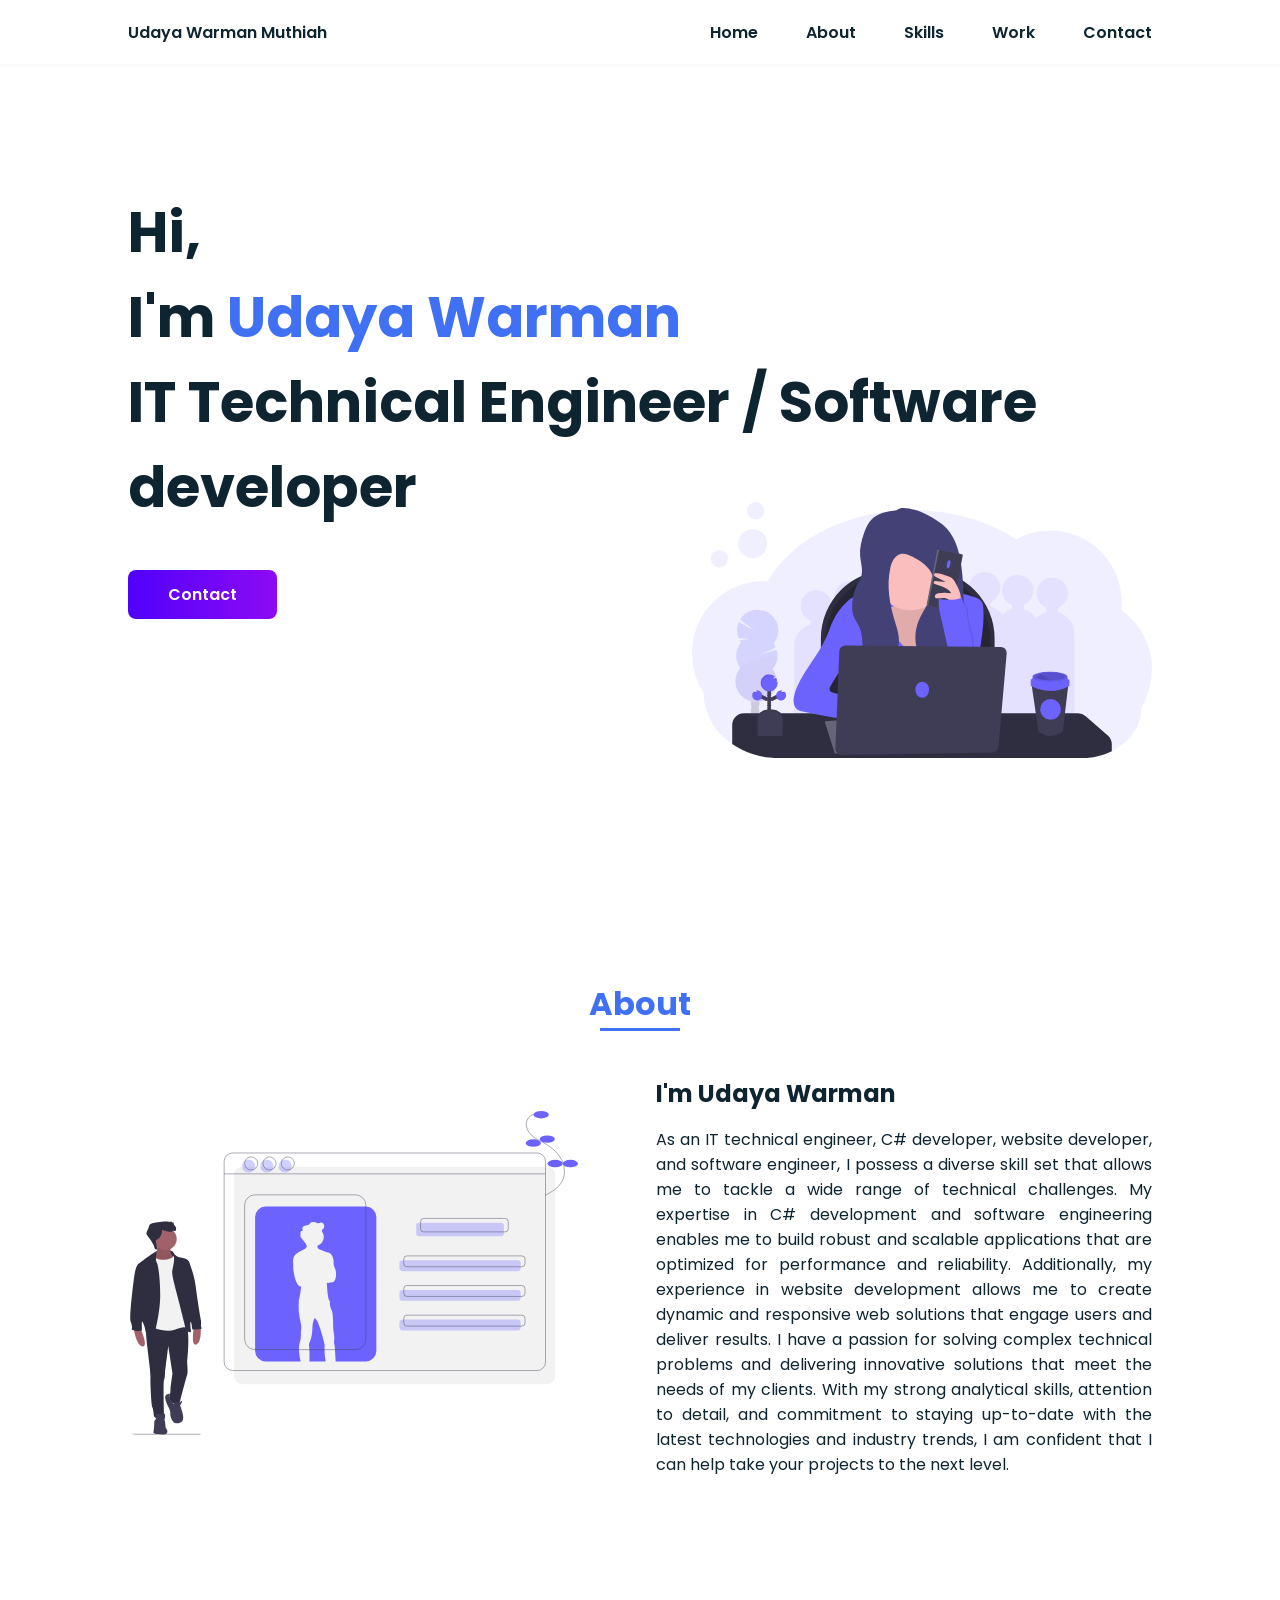
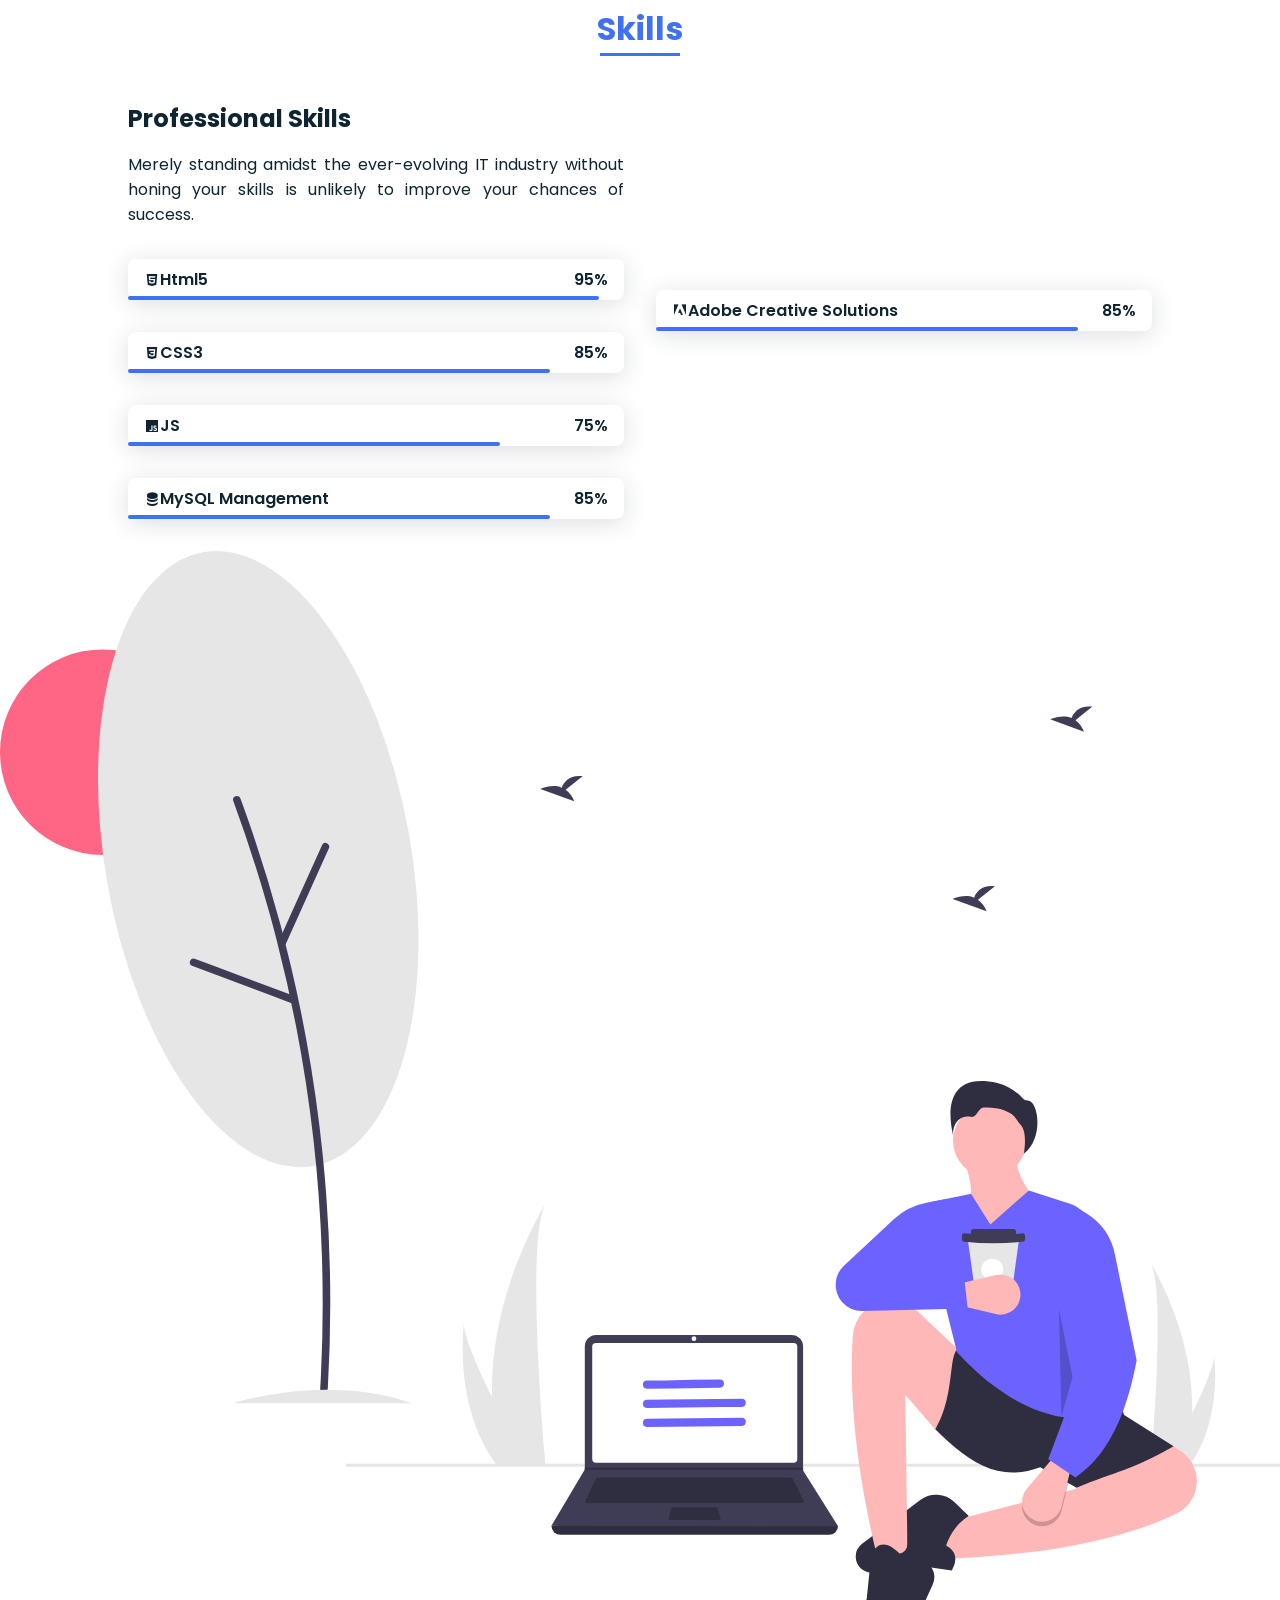
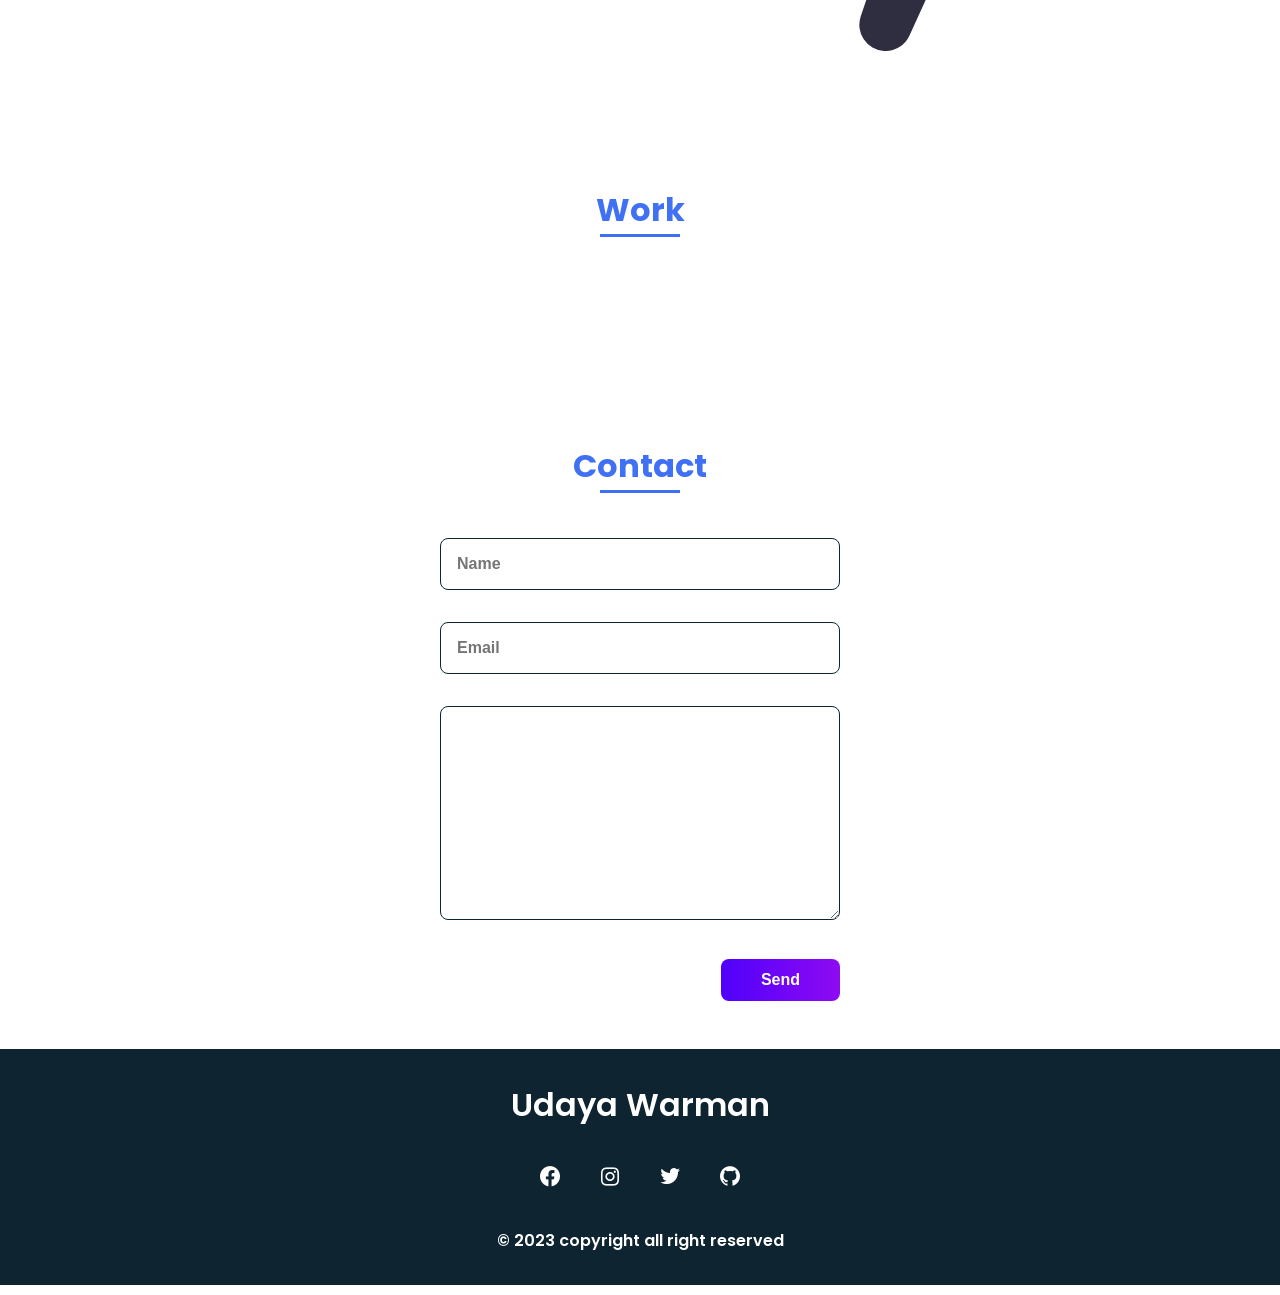
==== index.html @ a53f32ed "now" ====
<!DOCTYPE html>
<html lang="en">
  <head>
    <meta charset="UTF-8" />
    <meta http-equiv="X-UA-Compatible" content="IE=edge" />
    <meta name="viewport" content="width=device-width, initial-scale=1.0" />
    <title>Responsive Portfolio</title>
    <link rel="stylesheet" href="./assets/css/styles.css" />
    <link
      rel="stylesheet"
      href="https://unpkg.com/boxicons@latest/css/boxicons.min.css"
    />
    <link href="https://unpkg.com/aos@2.3.1/dist/aos.css" rel="stylesheet" />
  </head>
  <body>
    <!-- Header Section -->
    <header class="header">
      <nav class="nav bd_grid">
        <div>
          <a href="#" class="nav_logo">Udaya Warman Muthiah</a>
        </div>

        <div class="nav_menu" id="nav_menu">
          <ul class="nav_list">
            <li class="nav_items">
              <a href="#home" class="nav_link active">Home</a>
            </li>
            <li class="nav_items">
              <a href="#about" class="nav_link active">About</a>
            </li>
            <li class="nav_items">
              <a href="#skills" class="nav_link active">Skills</a>
            </li>
            <li class="nav_items">
              <a href="#work" class="nav_link active">Work</a>
            </li>
            <li class="nav_items">
              <a href="#contact" class="nav_link active">Contact</a>
            </li>
          </ul>
        </div>

        <div class="nav_toggle" id="nav_toggle">
          <i class="bx bx-menu-alt-right"></i>
        </div>
      </nav>
    </header>

    <main class="main">
      <!-- HOME SECTION -->
      <section class="home bd_grid" id="home">
        <div class="home_data" data-aos="fade-down">
          <h1 class="home_title">
            Hi, <br />I'm <span class="home_title-color">Udaya Warman</span
            ><br />IT Technical Engineer / Software developer
          </h1>
          <a href="#contact" class="button"> Contact</a>
        </div>

        <div class="home_social">
          <a href="https://www.facebook.com/karanudayakaran?mibextid=LQQJ4d" class="home_social-icon" data-aos="fade-down"
            ><i class="bx bxl-facebook-circle"></i
          ></a>
          <a
            href="https://instagram.com/warman_lawanya?igshid=YmMyMTA2M2Y="
            class="home_social-icon"
            data-aos="fade-down"
            data-aos-delay="250"
            ><i class="bx bxl-instagram"></i
          ></a>
          <a
            href="#"
            class="home_social-icon"
            data-aos="fade-down"
            data-aos-delay="300"
            ><i class="bx bxl-twitter"></i
          ></a>
          <a
            href="https://github.com/udayudaya789"
            class="home_social-icon"
            data-aos="fade-down"
            data-aos-delay="350"
            ><i class="bx bxl-github"></i
          ></a>
        </div>

        <div class="home_img" data-aos="fade-down" data-aos-delay="500">
          <svg
            id="a154b3ae-224e-4b43-86b8-0ffeb27982c5"
            data-name="Layer 1"
            xmlns="http://www.w3.org/2000/svg"
            viewBox="0 0 1144 637"
          >
            <title>working remotely</title>
            <path
              d="M1172,547.81a180.56,180.56,0,0,1-26.12,93.88c0,34.62-16.14,66-42.32,88.87a144.74,144.74,0,0,1-21.08,15.28c-.3.19-.61.37-.92.55-.56.33-1.12.66-1.69,1l-.53.31h0c-2.39,1.35-4.83,2.65-7.32,3.87a165.67,165.67,0,0,1-73.76,17H245.17q-9,0-17.84-.72a211.15,211.15,0,0,1-61.06-14.14q-5.72-2.26-11.22-4.86-2.62-1.23-5.19-2.53c-1.07-.54-2.14-1.1-3.2-1.66A190.5,190.5,0,0,1,128,733.32a183.89,183.89,0,0,1-15.8-12.12C78.17,692,57.12,651.59,57.12,607A180.5,180.5,0,0,1,28,508.32c0-99.14,79.24-179.51,177-179.51,3,0,6,.09,9,.25.43,0,.85,0,1.28.06,16.48-28.09,38.51-53.9,65-76.62,72.24-61.9,177.82-100.92,295.43-100.92,98.82,0,189.15,27.55,258.34,73.07A174.18,174.18,0,0,1,920,202.1c97.74,0,177,80.37,177,179.51a184.9,184.9,0,0,1-1,18.78A180,180,0,0,1,1172,547.81Z"
              transform="translate(-28 -131.5)"
              fill="#6c63ff"
              opacity="0.1"
            />
            <path
              d="M938.69,405.47V394.74a39.05,39.05,0,1,0-29.38,0v10.73A55,55,0,0,0,883.77,421a55.08,55.08,0,0,0-31.08-22.52V387.74a39.05,39.05,0,1,0-29.38,0v10.73a55,55,0,0,0-23.21,13.16,55.08,55.08,0,0,0-29.41-20.16V380.74a39.05,39.05,0,1,0-29.38,0v10.73a55,55,0,0,0-26,16.06,55.09,55.09,0,0,0-36.57-33.06V363.74a39.05,39.05,0,1,0-29.38,0v10.73a55,55,0,0,0-40,47.77,54.62,54.62,0,0,0-16.57-7.77V403.74a39.05,39.05,0,1,0-29.38,0v10.73a55.18,55.18,0,0,0-34.66,28.7,54.58,54.58,0,0,0-15-6.7V425.74a39.05,39.05,0,1,0-29.38,0v10.73a54.29,54.29,0,0,0-14.21,6.22,55.14,55.14,0,0,0-34.41-28.22V403.74a39.05,39.05,0,1,0-29.38,0v10.73a55.1,55.1,0,0,0-35.87,31.36,55,55,0,0,0-18.75-9.36V425.74a39.05,39.05,0,1,0-29.38,0v10.73a55,55,0,0,0-40.31,53v248H392v-22h52v22H554v-22h79v-40h68v17h82v7h86v7H979v-248A55,55,0,0,0,938.69,405.47Z"
              transform="translate(-28 -131.5)"
              fill="#6c63ff"
              opacity="0.1"
            />
            <path
              d="M490.78,169h91.43A170.28,170.28,0,0,1,752.5,339.28V570a0,0,0,0,1,0,0h-432a0,0,0,0,1,0,0V339.28A170.28,170.28,0,0,1,490.78,169Z"
              fill="#2f2e41"
            />
            <path
              d="M500.78,178.28h71.43A170.28,170.28,0,0,1,742.5,348.56V560.71a0,0,0,0,1,0,0h-412a0,0,0,0,1,0,0V348.56A170.28,170.28,0,0,1,500.78,178.28Z"
              opacity="0.2"
            />
            <path
              d="M1072,734.09v17.46a165.67,165.67,0,0,1-73.76,17H245.17q-9,0-17.84-.72a211.15,211.15,0,0,1-61.06-14.14q-5.72-2.26-11.22-4.86-2.62-1.23-5.19-2.53c-1.07-.54-2.14-1.1-3.2-1.66A190.5,190.5,0,0,1,128,733.32V685.9A28.9,28.9,0,0,1,156.9,657H988.13a28.9,28.9,0,0,1,19,7.17l55,48.2A28.87,28.87,0,0,1,1072,734.09Z"
              transform="translate(-28 -131.5)"
              fill="#2f2e41"
            />
            <path
              d="M510.67,357.31q-32.71,2.16-65.17,7c-6.15.92-12.39,1.94-18,4.66a52.8,52.8,0,0,0-11.94,8.56,157.38,157.38,0,0,0-38,51.53c-5.57,12.15-9.57,25-14.82,37.25-18.69,43.75-52.59,79.53-72.32,122.82-4.27,9.37-7.87,19.15-9.3,29.34-1.48,10.54.2,22.84,8.86,29,4,2.83,8.86,4,13.62,5a1641.51,1641.51,0,0,0,181.57,29.65c-6.61-6.38-8.82-16.27-7.95-25.41s4.46-17.78,8-26.25q-51.81-11.43-103.36-24c-5.13-1.25-11.29-3.6-11.92-8.84-.32-2.67,1-5.24,2.3-7.59a407.17,407.17,0,0,1,52.4-74c0,28.06-1.39,59.75-1.39,87.82H747.35a248,248,0,0,1-6.84-48.85C739,501.24,757.1,447.89,752.4,394.24c-.44-4.95-1.12-10.05-3.71-14.29-4.47-7.32-13.39-10.35-21.59-12.85-31.44-9.56-63.54-19.23-96.4-18.48-9.77.23-19.5,1.37-29.21,2.52C571.9,354.63,540.4,355.34,510.67,357.31Z"
              transform="translate(-28 -131.5)"
              fill="#6c63ff"
            />
            <path
              d="M358.88,679.82l23.6,75.53a2.36,2.36,0,0,0,2.25,1.65H486l-24-88-101.06,7.77A2.36,2.36,0,0,0,358.88,679.82Z"
              transform="translate(-28 -131.5)"
              fill="#656478"
            />
            <path
              d="M532,389.79c-4.4,2.53-9.53,3.44-14.53,4.31l-32.27,5.6c-6.28,1.09-12.89,2.33-17.73,6.48-9.9,8.47-7.76,24.06-4.76,36.74l6,25.44c4.52,19.12,9.14,38.47,18.41,55.79,16.19,30.23,45.89,52,78.55,62.49,11.67,3.75,24,6.19,36.18,4.85,23.86-2.62,44.27-19.63,56.85-40.08s18.57-44.17,24.06-67.55c5.27-22.38,10.28-45.08,9.94-68.08-.1-7.16-.82-14.64-4.64-20.71-8.37-13.33-27.34-14.33-42.89-11.87-2.42.39-4.93.81-7.26.08-7-2.18-7.16-11.79-10.16-18.46-5.67-12.58-22.49-14.81-36.24-13.67s-35.16,2.61-47.14,10.4C532.85,369,545.51,382,532,389.79Z"
              transform="translate(-28 -131.5)"
              fill="#fbbebe"
            />
            <path
              d="M532,389.79c-4.4,2.53-9.53,3.44-14.53,4.31l-32.27,5.6c-6.28,1.09-12.89,2.33-17.73,6.48-9.9,8.47-7.76,24.06-4.76,36.74l6,25.44c4.52,19.12,9.14,38.47,18.41,55.79,16.19,30.23,45.89,52,78.55,62.49,11.67,3.75,24,6.19,36.18,4.85,23.86-2.62,44.27-19.63,56.85-40.08s18.57-44.17,24.06-67.55c5.27-22.38,10.28-45.08,9.94-68.08-.1-7.16-.82-14.64-4.64-20.71-8.37-13.33-27.34-14.33-42.89-11.87-2.42.39-4.93.81-7.26.08-7-2.18-7.16-11.79-10.16-18.46-5.67-12.58-22.49-14.81-36.24-13.67s-35.16,2.61-47.14,10.4C532.85,369,545.51,382,532,389.79Z"
              transform="translate(-28 -131.5)"
              opacity="0.1"
            />
            <path
              d="M505.29,418.45c4.88,10.24,8.54,21.1,14.44,30.79,4.69,7.7,10.7,14.49,16.68,21.24C551.9,488,567.59,505.66,586.76,519a222.93,222.93,0,0,1,55.37-109c8.26-8.87,18.6-17.61,30.72-17.28,7.52.21,14.46,3.94,20.72,8.09,7,4.63,13.62,10,18.65,16.67,7.95,10.62,11.38,24.07,12,37.32s-1.44,26.47-3.48,39.57l-10.5,67.71c-.61,3.92-1.46,8.25-4.66,10.6a14.67,14.67,0,0,1-6,2.16c-38.17,7.43-77.51,2.61-116.4,2.23-43-.41-87.19,4.49-127.92-9.19-2.13-.72-4.34-1.55-5.78-3.26a12.06,12.06,0,0,1-2-4.31c-9.49-30.72-1.88-63.73,3.75-95.38a748.38,748.38,0,0,0,9.51-75.78c.17-2.29,25.33,2.77,28.14,4.39C496.53,398.07,501.61,410.73,505.29,418.45Z"
              transform="translate(-28 -131.5)"
              fill="#6c63ff"
            />
            <g opacity="0.2">
              <path
                d="M194.87,668.29c0,.46-.05.91-.1,1.35q-5.72-2.26-11.22-4.86a9.1,9.1,0,0,1-5.19-2.53c-1.07-.54-2.14-1.1-3.2-1.66a13.68,13.68,0,0,1,.81-1.46c2.06-3.26,5.19-5.3,8.64-5.19s6.44,2.34,8.29,5.71A16.87,16.87,0,0,1,194.87,668.29Z"
                transform="translate(-28 -131.5)"
                fill="#3f3d56"
              />
              <path
                d="M195.41,651.17a16.88,16.88,0,0,1-2.51,8.48c-2.06,3.25-5.19,5.29-8.64,5.18l-.71-.05a9.1,9.1,0,0,1-5.19-2.53,12.53,12.53,0,0,1-2.39-3.12,17.55,17.55,0,0,1,.54-17.12c2.06-3.26,5.19-5.3,8.64-5.19s6.44,2.34,8.29,5.71A16.87,16.87,0,0,1,195.41,651.17Z"
                transform="translate(-28 -131.5)"
                fill="#3f3d56"
              />
              <ellipse
                cx="185.25"
                cy="633.7"
                rx="14.01"
                ry="10.7"
                transform="translate(-481.98 667.38) rotate(-88.19)"
                fill="#3f3d56"
              />
              <ellipse
                cx="185.79"
                cy="616.59"
                rx="14.01"
                ry="10.7"
                transform="translate(-464.35 651.34) rotate(-88.19)"
                fill="#3f3d56"
              />
              <ellipse
                cx="186.33"
                cy="599.47"
                rx="14.01"
                ry="10.7"
                transform="translate(-446.72 635.3) rotate(-88.19)"
                fill="#3f3d56"
              />
              <path
                d="M150,481.05a49.66,49.66,0,0,1-3.8-6l28.26-3.73L144,470.6a51.38,51.38,0,0,1,.31-40.64l40.12,22.44-36.75-28.84a51.28,51.28,0,1,1,82.84,60,51.12,51.12,0,0,1,5.55,9.53L199,510.93l39.33-11.83A51.34,51.34,0,0,1,228.53,547,51.28,51.28,0,1,1,148,544.43a51.28,51.28,0,0,1,2-63.38Z"
                transform="translate(-28 -131.5)"
                fill="#6c63ff"
              />
              <path
                d="M240.5,515.62a51.06,51.06,0,0,1-12,31.35A51.28,51.28,0,1,1,148,544.43C141.37,535.49,240.68,509.87,240.5,515.62Z"
                transform="translate(-28 -131.5)"
                opacity="0.1"
              />
            </g>
            <circle
              cx="68.02"
              cy="141.18"
              r="21.63"
              fill="#6c63ff"
              opacity="0.1"
            />
            <circle
              cx="158.17"
              cy="21.63"
              r="21.63"
              fill="#6c63ff"
              opacity="0.1"
            />
            <circle
              cx="150.84"
              cy="103.76"
              r="36.25"
              fill="#6c63ff"
              opacity="0.1"
            />
            <circle cx="543" cy="185.5" r="84" fill="#fbbebe" />
            <path
              d="M536.88,152.17c-22.41,2.84-46.6,6.59-62.44,22.69-8.86,9-14.05,21-18.32,32.88-6.62,18.5-11.55,38-10,57.63,1.38,17.56,7.88,35.52,2.62,52.34-2.42,7.74-7.17,14.5-10.86,21.71-6.84,13.39-10.06,28.4-11.24,43.39-.82,10.31-.66,20.92,2.73,30.69,3.61,10.4,10.65,19.25,15.11,29.31,6.6,14.86,7.26,31.58,7.77,47.83s.94,32.39,1.32,48.58c.24,10.18.26,21.08-5.37,29.57,20.79-8.33,41.87-16.83,59.66-30.43s32.19-33.21,34.49-55.49c1.86-18.06-4.24-35.86-9.5-53.24-13-43-21.4-88.84-11.94-132.75,3.41-15.81,11.7-33.46,27.61-36.37,9.71-1.77,19.4,2.66,28.15,7.24,20.68,10.82,42,24.82,49.7,46.85,7,19.92,1.11,42.11-8,61.13s-21.51,36.51-28.59,56.39c-10.87,30.5-7.81,66.21,10.25,93.08s51.43,43.4,83.52,39.06c-2.51-10.84-10.38-19.6-14.6-29.9-7.67-18.71-2.5-40.23,5.75-58.69S694.21,440,699.37,420.4c3.64-13.8,4.08-28.22,4.06-42.49,0-22.46-1.11-44.93-3.27-67.29s-5.46-45-12.58-66.51c-5.72-17.25-14.05-33.93-26.51-47.16-13.26-14.09-30.52-23.64-47.47-33-10.14-5.58-20.5-11.23-31.88-13.32-9-1.65-18.46-4-27.64-4.15C547.84,146.39,541.28,147.74,536.88,152.17Z"
              transform="translate(-28 -131.5)"
              fill="#434175"
            />
            <rect
              x="624.01"
              y="254.09"
              width="60.85"
              height="141.74"
              rx="2.9"
              transform="translate(45.9 -250.24) rotate(10.98)"
              fill="#656478"
            />
            <rect
              x="628.09"
              y="254.88"
              width="60.85"
              height="141.74"
              rx="2.9"
              transform="translate(46.13 -251) rotate(10.98)"
              fill="#3f3d56"
            />
            <ellipse
              cx="666.17"
              cy="286.29"
              rx="10.05"
              ry="4.15"
              transform="translate(230.2 754.21) rotate(-79.02)"
              fill="#6c63ff"
            />
            <path
              d="M683,332.5c-2.64-4.67-5.46-9.5-9.91-12.49a35,35,0,0,0-8.18-3.67c-9.69-3.39-19.54-6.81-29.79-7.35-1.67-.08-3.58,0-4.67,1.28-2.24,2.63,1.31,6.21,4.38,7.8l24.42,12.65-22.51-2.38c-3.27-.35-7.93.54-7.69,3.82.16,2.15,2.52,3.32,4.56,4,14.45,5,31.15,8.92,39.06,22-10.54-1-21.31-2-31.64.32-2.83.64-5.76,1.63-7.61,3.86s-2.06,6,.27,7.77c1.44,1.07,3.38,1.1,5.18,1,7.33-.35,14.85-1.81,21.89.28s13.29,9.47,10.86,16.39c6.24.56,13.62,0,19.39-2.69,6.36-3,6.21-8.64,5.82-15.44C696,356.33,689.39,343.9,683,332.5Z"
              transform="translate(-28 -131.5)"
              fill="#fbbebe"
            />
            <path
              d="M676.69,550.49a1125.21,1125.21,0,0,0-23-116.92c-5-20-10.68-40.34-9.25-60.92,20.66,2.63,39.17,4.58,58.21-3.86.31,10.81,8.15,20,11,30.45,1.91,7,1.19,14.41,1.94,21.62s3,14.2,4.93,21.21a260.23,260.23,0,0,1,6.63,106.74C709.48,550.91,694.32,553.22,676.69,550.49Z"
              transform="translate(-28 -131.5)"
              opacity="0.1"
            />
            <path
              d="M673.69,550.49a1125.21,1125.21,0,0,0-23-116.92c-5-20-10.68-40.34-9.25-60.92,20.66,2.63,39.17,4.58,58.21-3.86.31,10.81,8.15,20,11,30.45,1.91,7,1.19,14.41,1.94,21.62s3,14.2,4.93,21.21a260.23,260.23,0,0,1,6.63,106.74C706.48,550.91,691.32,553.22,673.69,550.49Z"
              transform="translate(-28 -131.5)"
              fill="#6c63ff"
            />
            <path
              d="M384.63,745.27l9.79-242.87a14.86,14.86,0,0,1,15-14.26l386.52,3.7A14.86,14.86,0,0,1,810.59,508L790.17,740.67a14.86,14.86,0,0,1-14.55,13.56l-375.88,6.5A14.87,14.87,0,0,1,384.63,745.27Z"
              transform="translate(-28 -131.5)"
              fill="#3f3d56"
            />
            <ellipse cx="572.5" cy="467" rx="17" ry="20" fill="#6c63ff" />
            <path
              d="M964,584.76l-.8,6.86-13,110.86c-33.89,23.63-60.25.92-60.48,0L873.34,591.1l-.93-6.34Z"
              transform="translate(-28 -131.5)"
              fill="#3f3d56"
            />
            <path
              d="M964,584.76l-.8,6.86c-38.18,22.2-78.91,4.92-89.86-.52l-.93-6.34Z"
              transform="translate(-28 -131.5)"
              opacity="0.1"
            />
            <path
              d="M870.5,578.74v10s50.5,29.36,96,0v-10Z"
              transform="translate(-28 -131.5)"
              fill="#6c63ff"
            />
            <path
              d="M876.37,565.53s-1.47,6.75-5.87,7.34v8.51h96v-7.63s-5.87-1.47-5-8.22Z"
              transform="translate(-28 -131.5)"
              fill="#6c63ff"
            />
            <ellipse
              cx="890.21"
              cy="434.76"
              rx="43.3"
              ry="12.48"
              fill="#6c63ff"
            />
            <ellipse
              cx="890.21"
              cy="434.76"
              rx="43.3"
              ry="12.48"
              opacity="0.1"
            />
            <path
              d="M956.22,565.53c0,5-16.42,9.1-36.69,9.1h-1.08c-13.61-.1-25.37-2-31.37-4.84-2.71-1.28-4.25-2.73-4.25-4.26,0-2.54,4.2-4.84,11-6.49a113.49,113.49,0,0,1,25.73-2.61C939.8,556.43,956.22,560.5,956.22,565.53Z"
              transform="translate(-28 -131.5)"
              opacity="0.1"
            />
            <path
              d="M918.45,574.63c-13.61-.1-25.37-2-31.37-4.84h0L893.8,559Z"
              transform="translate(-28 -131.5)"
              opacity="0.1"
            />
            <path
              d="M880.1,566.23c-.52-.11-1.21.07-1.31.59a1.27,1.27,0,0,0,.2.75,10.67,10.67,0,0,0,4.78,4.09,2.85,2.85,0,0,0,1.09.35,1,1,0,0,0,1-.52,1.13,1.13,0,0,0-.07-.93,4.13,4.13,0,0,0-1.24-1.36C883.21,568.15,881.84,566.52,880.1,566.23Z"
              transform="translate(-28 -131.5)"
              opacity="0.1"
            />
            <circle cx="891.67" cy="515.79" r="25.83" fill="#6c63ff" />
            <path
              d="M188.33,515.85h12.11a25,25,0,0,1,25,25V578a0,0,0,0,1,0,0H163.33a0,0,0,0,1,0,0V540.85A25,25,0,0,1,188.33,515.85Z"
              fill="#3f3d56"
            />
            <path
              d="M188.33,515.85h12.11a25,25,0,0,1,25,25V578a0,0,0,0,1,0,0H163.33a0,0,0,0,1,0,0V540.85A25,25,0,0,1,188.33,515.85Z"
              opacity="0.1"
            />
            <circle cx="191.9" cy="524.55" r="4.97" fill="#3f3d56" />
            <circle cx="191.9" cy="518.34" r="4.97" fill="#3f3d56" />
            <circle cx="191.9" cy="512.12" r="4.97" fill="#3f3d56" />
            <circle cx="191.9" cy="505.91" r="4.97" fill="#3f3d56" />
            <circle cx="191.9" cy="499.7" r="4.97" fill="#3f3d56" />
            <circle cx="191.9" cy="493.49" r="4.97" fill="#3f3d56" />
            <circle cx="191.9" cy="487.28" r="4.97" fill="#3f3d56" />
            <circle cx="199.36" cy="489.76" r="4.97" fill="#3f3d56" />
            <circle cx="204.33" cy="487.28" r="4.97" fill="#3f3d56" />
            <circle cx="209.3" cy="484.79" r="4.97" fill="#3f3d56" />
            <circle cx="191.9" cy="481.07" r="4.97" fill="#3f3d56" />
            <circle cx="191.9" cy="474.86" r="4.97" fill="#3f3d56" />
            <circle cx="191.9" cy="468.64" r="4.97" fill="#3f3d56" />
            <circle cx="191.9" cy="462.43" r="4.97" fill="#3f3d56" />
            <path
              d="M240.5,577.91c-1.23.18-2.47.31-3.71.39A28.56,28.56,0,0,0,240,575a21.22,21.22,0,0,0-3-5.83,10.22,10.22,0,0,1-4,1.26c-1.23.18-2.47.31-3.71.4,1.63-1.33,3.15-3.33,4.75-5a21.09,21.09,0,1,0,6.61,12Z"
              transform="translate(-28 -131.5)"
              fill="#6c63ff"
            />
            <path
              d="M257.11,602.6a9.68,9.68,0,0,1-4.18,1.39c-1.23.18-2.47.32-3.71.4a36.4,36.4,0,0,0,3.68-3.82,12.44,12.44,0,1,0,4.21,2Z"
              transform="translate(-28 -131.5)"
              fill="#6c63ff"
            />
            <circle cx="184.45" cy="489.76" r="4.97" fill="#3f3d56" />
            <circle cx="179.48" cy="487.28" r="4.97" fill="#3f3d56" />
            <circle cx="174.51" cy="484.79" r="4.97" fill="#3f3d56" />
            <path
              d="M182.7,602.6a9.64,9.64,0,0,0,4.18,1.39c1.23.18,2.47.32,3.71.4a35.42,35.42,0,0,1-3.68-3.82,12.44,12.44,0,1,1-4.21,2Z"
              transform="translate(-28 -131.5)"
              fill="#6c63ff"
            />
            <path
              d="M188.33,519.58h12.11a25,25,0,0,1,25,25v32.87a4.24,4.24,0,0,1-4.24,4.24H167.57a4.24,4.24,0,0,1-4.24-4.24V544.58a25,25,0,0,1,25-25Z"
              fill="#3f3d56"
            />
            <g opacity="0.1">
              <path
                d="M240.88,579.27a18.83,18.83,0,0,1-1.6,1.52c.57,0,1.13-.09,1.7-.15C241,580.18,240.93,579.72,240.88,579.27Z"
                transform="translate(-28 -131.5)"
              />
              <path
                d="M231.82,573.33c1.25-.08,2.48-.21,3.72-.39a12,12,0,0,0,3.23-.88,21.28,21.28,0,0,0-1.74-2.87,7.52,7.52,0,0,1-2,.85A28.79,28.79,0,0,1,231.82,573.33Z"
                transform="translate(-28 -131.5)"
              />
              <path
                d="M201.27,584a21.08,21.08,0,0,1,32.5-17.76l.32-.34a21.1,21.1,0,1,0-27.82,31.73A21,21,0,0,1,201.27,584Z"
                transform="translate(-28 -131.5)"
              />
            </g>
            <g opacity="0.1">
              <path
                d="M249.22,606.87c1.24-.08,2.48-.21,3.71-.39a9.7,9.7,0,0,0,4.18-1.4,12.43,12.43,0,0,1,5,8.8,11.38,11.38,0,0,0,.07-1.31,12.38,12.38,0,0,0-5-10,9.68,9.68,0,0,1-4.18,1.39l-1,.13A25.37,25.37,0,0,1,249.22,606.87Z"
                transform="translate(-28 -131.5)"
              />
              <path
                d="M249.72,602.63a10.19,10.19,0,0,1,1.24.09c.65-.69,1.29-1.43,1.94-2.15a12.4,12.4,0,0,0-15.6,12c0,.42,0,.83.06,1.24A12.42,12.42,0,0,1,249.72,602.63Z"
                transform="translate(-28 -131.5)"
              />
            </g>
            <g opacity="0.1">
              <path
                d="M190.59,606.87c-1.24-.08-2.48-.21-3.71-.39a9.65,9.65,0,0,1-4.18-1.4,12.43,12.43,0,0,0-5,8.8,11.38,11.38,0,0,1-.07-1.31,12.38,12.38,0,0,1,5-10,9.64,9.64,0,0,0,4.18,1.39l1,.13A23.67,23.67,0,0,0,190.59,606.87Z"
                transform="translate(-28 -131.5)"
              />
              <path
                d="M190.09,602.63a10.36,10.36,0,0,0-1.25.09c-.64-.69-1.28-1.43-1.93-2.15a12.4,12.4,0,0,1,15.6,12c0,.42,0,.83-.06,1.24A12.42,12.42,0,0,0,190.09,602.63Z"
                transform="translate(-28 -131.5)"
              />
            </g>
          </svg>
        </div>
      </section>

      <!-- ABOUT SECTION -->
      <section class="about section" id="about">
        <h2 class="section-title" data-aos="fade-down">About</h2>

        <div class="about_container bd_grid">
          <div class="about_img" data-aos="fade-down" data-aos-delay="50">
            <svg
              id="fe80fb2b-bcaf-407e-919b-306adc32f78b"
              data-name="Layer 1"
              xmlns="http://www.w3.org/2000/svg"
              viewBox="0 0 1032 741.75278"
            >
              <title>profile</title>
              <line
                y1="741.25278"
                x2="166"
                y2="741.25278"
                fill="none"
                stroke="#3f3d56"
                stroke-miterlimit="10"
              />
              <rect
                x="243"
                y="127.75278"
                width="737"
                height="499"
                rx="19.39764"
                fill="#f2f2f2"
              />
              <rect
                x="220.5"
                y="96.25278"
                width="737"
                height="499"
                rx="19.39764"
                fill="none"
                stroke="#3f3d56"
                stroke-miterlimit="10"
              />
              <line
                x1="220.5"
                y1="144.09298"
                x2="957.5"
                y2="144.09298"
                fill="none"
                stroke="#3f3d56"
                stroke-miterlimit="10"
              />
              <rect
                x="661"
                y="256.25278"
                width="201"
                height="31"
                rx="7.09252"
                fill="#6c63ff"
                opacity="0.3"
              />
              <rect
                x="622.5"
                y="342.25278"
                width="278"
                height="25"
                rx="7.09252"
                fill="#6c63ff"
                opacity="0.3"
              />
              <rect
                x="622.5"
                y="410.25278"
                width="278"
                height="25"
                rx="7.09252"
                fill="#6c63ff"
                opacity="0.3"
              />
              <rect
                x="622.5"
                y="478.25278"
                width="278"
                height="25"
                rx="7.09252"
                fill="#6c63ff"
                opacity="0.3"
              />
              <rect
                x="671"
                y="246.25278"
                width="201"
                height="31"
                rx="7.09252"
                fill="none"
                stroke="#3f3d56"
                stroke-miterlimit="10"
              />
              <rect
                x="632.5"
                y="332.25278"
                width="278"
                height="25"
                rx="7.09252"
                fill="none"
                stroke="#3f3d56"
                stroke-miterlimit="10"
              />
              <rect
                x="632.5"
                y="400.25278"
                width="278"
                height="25"
                rx="7.09252"
                fill="none"
                stroke="#3f3d56"
                stroke-miterlimit="10"
              />
              <rect
                x="632.5"
                y="468.25278"
                width="278"
                height="25"
                rx="7.09252"
                fill="none"
                stroke="#3f3d56"
                stroke-miterlimit="10"
              />
              <circle
                cx="276.5"
                cy="126.25278"
                r="15"
                fill="#6c63ff"
                opacity="0.3"
              />
              <circle
                cx="318.5"
                cy="126.25278"
                r="15"
                fill="#6c63ff"
                opacity="0.3"
              />
              <circle
                cx="360.5"
                cy="126.25278"
                r="15"
                fill="#6c63ff"
                opacity="0.3"
              />
              <circle
                cx="282.5"
                cy="120.25278"
                r="15"
                fill="none"
                stroke="#3f3d56"
                stroke-miterlimit="10"
              />
              <circle
                cx="324.5"
                cy="120.25278"
                r="15"
                fill="none"
                stroke="#3f3d56"
                stroke-miterlimit="10"
              />
              <circle
                cx="366.5"
                cy="120.25278"
                r="15"
                fill="none"
                stroke="#3f3d56"
                stroke-miterlimit="10"
              />
              <path
                d="M537.854,653.37916c-2.51135-11.56848-3.17724-27.36932-2.33252-38.36047,0,0-12.69836-55.78644-22.68994-60.99133l-.00305.003c-.153.19678-5.00195,6.55383-5.61706,26.22443-.62452,19.98284-7.69971,33.09655-7.69971,33.09655s2.28955,24.90766.98047,40.02777Z"
                transform="translate(-84.5 -79.12639)"
                fill="#6c63ff"
              />
              <path
                d="M630.22827,298.37916H399.77173A23.77169,23.77169,0,0,0,376,322.15083V629.6075a23.77168,23.77168,0,0,0,23.77173,23.77166h80.855c-2.7002-11.19934-6.057-28.69067-2.65735-40.85241l-.00159-.008.0022.00525c.15869-.56757.32727-1.12738.51611-1.67047a63.49747,63.49747,0,0,0,2.29175-24.35407,50.6095,50.6095,0,0,0,0-21.23175c-2.4978-11.65564-4.24634-23.10522-4.24634-23.10522s-1.377-15.40234-.1748-24.84424c.02661-.2074.05762-.404.08667-.60541-.42432-.09655-.66235-.15228-.66235-.15228s3.53881-16.02789,4.78759-26.22748c.29493-2.40783.683-5.46032,1.10315-8.71478a20.93993,20.93993,0,0,1-3.3927-.86035c-11.24035-3.9549-14.779-39.75751-14.779-39.75751V429.656s-3.74683-17.38092,9.36694-25.08258c12.62793-7.41644,17.66968-9.44617,18.02613-9.58643.09619-.06878.19018-.13128.28833-.20727a11.06127,11.06127,0,0,0,3.28967-4.23371q.02619-.42873.01233-.85211c-.21326-4.06665-3.04419-7.76507-5.73047-10.99225q-3.43653-4.12857-6.87341-8.25726a8.07194,8.07194,0,0,1-1.77027-2.86487,6.604,6.604,0,0,1-.187-1.80389q-.00275-.33691.004-.673.056-3.07836.16724-6.15545c.06445-1.79224.51562-4.05353,2.27075-4.42182.91284-.19159,2.12109.14246,2.60364-.65576a1.56534,1.56534,0,0,0,.11682-1.06054c-.00586.02661-.00733.05444-.015.0805-.00586-.03339-.01159-.06695-.01782-.09985a22.43656,22.43656,0,0,1-.65051-4.38636,5.84207,5.84207,0,0,1,.282-1.96984c1.01672-2.97516,4.51782-4.196,7.61133-4.75727,3.09375-.56134,6.56653-1.04425,8.5083-3.51709a26.9506,26.9506,0,0,1,1.68884-2.37384,6.62979,6.62979,0,0,1,3.16589-1.59674,17.49792,17.49792,0,0,1,11.50623,1.02118c1.49646.68286,2.99963,1.60248,4.64124,1.49841,1.70507-.108,3.16162-1.3081,4.84509-1.60009,2.71911-.47156,5.31872,1.56567,6.65869,3.97827a9.85108,9.85108,0,0,1,1.23279,5.02313,6.912,6.912,0,0,1-1.76416,4.74109c-1.17017,1.24145-2.91626,2.09418-3.4021,3.72955-.198.66565-.152,1.38257-.32691,2.05457-.02185.084-.05737.16241-.08606.24365.03211.04169.06714.08112.09888.123a21.231,21.231,0,0,1-10.33215,33.01928c-.00794.21058-.01624.42133-.01514.63306a9.173,9.173,0,0,0,2.8396,7.0647l18.54724,7.606s11.16565-1.3534,15.19495,15.30957a28.82628,28.82628,0,0,1,.68982,8.45746c-.14636,2.51251.19507,6.93573,3.05725,12.66,4.57934,9.15881,3.53857,30.18237-5.82837,32.26392-8.87231,1.97161-12.32361,1.14331-12.66382,1.05023l-.02014.3681c.14612,3.94489,1.55029,37.969,6.64758,42.086,1.40955,1.13849,1.14026,1.90753-.01635,2.42578l.0028.00336s.0094.21856.03113.612c.15308,2.48846.93994,11.96472,4.35254,17.357,3.956,6.24457,3.54077,42.25739,3.54077,42.25739l2.70386,21.23181s-1.66419,13.11371,0,15.4024c.94556,1.29785,2.09057,21.40351,2.905,38.56964h69.53027A23.77168,23.77168,0,0,0,654,629.6075V322.15083A23.77169,23.77169,0,0,0,630.22827,298.37916Z"
                transform="translate(-84.5 -79.12639)"
                fill="#6c63ff"
              />
              <rect
                x="267.5"
                y="192.25278"
                width="278"
                height="355"
                rx="23.77165"
                fill="none"
                stroke="#3f3d56"
                stroke-miterlimit="10"
              />
              <path
                d="M185.32419,400.757S176,398,174,401s2.72669,24.7477,2.72669,24.7477l20.54589,1.24859-7.17022-18.10653Z"
                transform="translate(-84.5 -79.12639)"
                fill="#2f2e41"
              />
              <path
                d="M113.44417,579.34709s18.69466,41.04232,4.29762,39.753-19.98395-39.753-19.98395-39.753Z"
                transform="translate(-84.5 -79.12639)"
                fill="#a0616a"
              />
              <path
                d="M235.71128,575.07127s-8.20129,44.34751,5.45523,39.61078,9.76437-43.40874,9.76437-43.40874Z"
                transform="translate(-84.5 -79.12639)"
                fill="#a0616a"
              />
              <path
                d="M181.34664,390.46647s-.21488,20.6286,7.73573,21.703-4.51251,12.03335-4.51251,12.03335l-14.18216,2.79346L149.974,425.49212l-9.025-11.60359s15.90121-7.52084,9.025-30.9429Z"
                transform="translate(-84.5 -79.12639)"
                fill="#a0616a"
              />
              <path
                d="M181.34664,390.46647s-.21488,20.6286,7.73573,21.703-4.51251,12.03335-4.51251,12.03335l-14.18216,2.79346L149.974,425.49212l-9.025-11.60359s15.90121-7.52084,9.025-30.9429Z"
                transform="translate(-84.5 -79.12639)"
                opacity="0.1"
              />
              <path
                d="M217.87645,564.95005s10.09942,21.703,2.14881,89.82036c0,0,2.3637,24.0667.42977,28.5792s-17.83515,65.75367-17.83515,65.75367-20.41371,4.5125-23.20717-9.025c0,0,2.79346-19.33931,2.57857-22.34765s4.51251-35.88516,4.51251-35.88516l-9.66966-63.60485-7.306,57.37329s0,16.54586-2.36369,20.19884,0,77.14236,0,77.14236,6.66132,11.17383-3.4381,11.38871-19.12443-.21488-19.984-7.306-1.28929-14.18216-3.4381-18.47979-4.94227-53.50543-4.29762-70.69593-14.18216-105.50669-9.45478-114.74659S217.87645,564.95005,217.87645,564.95005Z"
                transform="translate(-84.5 -79.12639)"
                fill="#2f2e41"
              />
              <circle cx="85.8877" cy="293.29006" r="25.78575" fill="#a0616a" />
              <path
                d="M144.60195,414.31829s15.68633,11.60359,38.46374,2.3637c0,0,7.52084-3.653,6.8762-9.2399s15.68633,44.91018,15.68633,44.91018l16.54586,87.88643-.85953,35.88517s-7.306-3.653-30.08337,4.51251-59.95187-9.2399-59.95187-9.2399l1.28929-92.18405,1.28928-53.72031,3.4381-11.81847S139.015,410.45043,144.60195,414.31829Z"
                transform="translate(-84.5 -79.12639)"
                fill="#f2f2f2"
              />
              <path
                d="M182.06324,399.89323s3.79591-.61662,7.44889,5.18517,12.24823,9.45477,12.24823,9.45477,20.84348,1.28929,23.85182,12.46312,10.52918,26.43039,14.18216,54.57983,10.95894,73.05963,12.03335,76.71261-1.50417,14.8268,1.50417,18.2649-21.27325,3.4381-21.27325,3.4381-2.14881-17.62026-3.653-17.62026-1.0744,11.81847.42977,20.41372-10.95895,0-10.95895,0-9.66965-39.32327-18.90955-74.77867S184.355,452.99692,186.074,445.04631s6.44644-30.728,3.00834-32.87683S182.06324,399.89323,182.06324,399.89323Z"
                transform="translate(-84.5 -79.12639)"
                fill="#2f2e41"
              />
              <path
                d="M151.07551,399.87428s-5.614,3.05531-19.7962,13.15473-23.85182,17.83514-23.85182,17.83514-5.58691,4.29762-9.025,29.86849S87.22865,552.48693,90.237,560.8673s4.08275,13.32264,3.00834,18.26491,22.56253,4.72739,22.99229,3.653-.64464-20.6286.42977-21.05836,6.87619,11.60359,7.9506,21.703,13.53752,18.05,16.331,18.05,17.1905-58.23282,17.40538-97.98585-4.72739-73.2745-8.38037-78.00189S151.07551,399.87428,151.07551,399.87428Z"
                transform="translate(-84.5 -79.12639)"
                fill="#2f2e41"
              />
              <path
                d="M188.86748,751.03721s1.71905-4.72739,7.73573-3.22322,10.09942-3.86786,10.09942-3.86786,3.22322-.42977,1.0744,3.653-3.86786,6.8762-3.86786,6.8762,12.89288,29.43873,4.51251,36.52981-18.05,2.79346-18.05,2.79346-9.45477-6.66132-9.025-24.28159c0,0-.42976-5.58691-5.58691-14.61192s-9.025-22.77741-2.79346-25.356,7.83546-2.67436,7.83546-2.67436-2.916,13.33721,4.61624,17.99776Z"
                transform="translate(-84.5 -79.12639)"
                fill="#3f3d56"
              />
              <path
                d="M148.89957,784.3438s-5.15715-9.66966,3.4381-10.74406,17.83515-1.71905,17.40538,2.79345-1.50417,11.38871-1.50417,11.38871l1.50417,4.94227s.42977,12.24823,1.93393,13.7524,9.66966,14.397-7.73572,14.397-22.56253-1.93393-21.05836-6.01667,1.93393-24.28158,1.93393-24.28158Z"
                transform="translate(-84.5 -79.12639)"
                fill="#3f3d56"
              />
              <path
                d="M162.22221,351.78785s12.03335,3.22322,18.26491,4.51251,5.58691-2.3637,5.58691-2.3637,8.16549,1.07441,7.73572.21488,3.4381-5.372-1.0744-10.52918-3.22322-9.025-3.22322-9.025h-3.86786l-1.07441-1.50417h-6.01668s-4.5125-1.71905-16.331,0-27.93456,2.14881-29.22385,9.2399-7.95061,15.90121-5.58691,19.98395,15.90121,20.84348,17.1905,27.93456,7.30933,8.66659,7.09277,4.22585-6.23325-19.91218-1.0761-20.55682S164.5859,360.16822,162.22221,351.78785Z"
                transform="translate(-84.5 -79.12639)"
                fill="#2f2e41"
              />
              <path
                d="M1019.38065,86.58377a22.982,22.982,0,0,0-19.80994,13.851c-4.9535,11.97382,1.42449,26.03885,10.999,34.77028s21.87358,13.72225,33.04831,20.28234c15.00952,8.81128,28.4968,21.04282,36.00691,36.74386s8.30888,35.15009-.51891,50.14991c-8.1937,13.9224-23.09255,22.2549-37.30219,29.9397"
                transform="translate(-84.5 -79.12639)"
                fill="none"
                stroke="#3f3d56"
                stroke-miterlimit="10"
              />
              <ellipse cx="947.5" cy="8.5" rx="17.5" ry="8.5" fill="#6c63ff" />
              <ellipse cx="961.5" cy="64.5" rx="17.5" ry="8.5" fill="#6c63ff" />
              <ellipse cx="929.5" cy="73.5" rx="17.5" ry="8.5" fill="#6c63ff" />
              <ellipse
                cx="979.5"
                cy="120.5"
                rx="17.5"
                ry="8.5"
                fill="#6c63ff"
              />
              <ellipse
                cx="1014.5"
                cy="120.5"
                rx="17.5"
                ry="8.5"
                fill="#6c63ff"
              />
            </svg>
          </div>

          <div>
            <h2
              class="about_subtitle"
              data-aos="fade-down"
              data-aos-delay="350"
            >
              I'm Udaya Warman
            </h2>
            <p align="justify" class="about_text" data-aos="fade-down" data-aos-delay="450">
              As an IT technical engineer, C# developer, website developer, and software engineer, 
              I possess a diverse skill set that allows me to tackle a wide range of technical challenges. 
              My expertise in C# development and software engineering enables me to build robust and scalable applications that are optimized for performance and reliability. 
              Additionally, my experience in website development allows me to create dynamic and responsive web solutions that engage users and deliver results. 
              I have a passion for solving complex technical problems and delivering innovative solutions that meet the needs of my clients. 
              With my strong analytical skills, attention to detail, and commitment to staying up-to-date with the latest technologies and industry trends, 
              I am confident that I can help take your projects to the next level.
            </p>
          </div>
        </div>
      </section>

      <!-- SKILLS SECTION -->
      <section class="skills section" id="skills">
        <h2 class="section-title" data-aos="fade-down">Skills</h2>

        <div class="skills_container bd_grid">
          <div>
            <h2
              class="skills_subtitle"
              data-aos="fade-down"
              data-aos-delay="250"
            >
              Professional Skills
            </h2>
            <p align="justify" class="skills_text" data-aos="fade-down" data-aos-delay="350">
              Merely standing amidst the ever-evolving IT industry without honing your skills is unlikely to improve your chances of success.
            </p>
            <!-- SKILLS HTML -->
            <div class="skills_data" data-aos="fade-right">
              <div class="skills_name">
                <i class='bx bxl-html5' ></i>
                <span class="skill_name">Html5</span>
              </div>

              <div><span class="skill_percentage">95%</span></div>

              <div class="skill_bar skill_html"></div>
            </div>

            <!-- SKILLS css -->
            <div class="skills_data" data-aos="fade-right" data-aos-delay="250">
              <div class="skills_name">
                <i class='bx bxl-css3' ></i>
                <span class="skill_name">CSS3</span>
              </div>

              <div><span class="skill_percentage">85%</span></div>

              <div class="skill_bar skill_css"></div>
            </div>

            <!-- SKILLS JS -->
            <div class="skills_data" data-aos="fade-right" data-aos-delay="250">
              <div class="skills_name">
                <i class='bx bxl-javascript' ></i>
                <span class="skill_name">JS</span>
              </div>

              <div><span class="skill_percentage">75%</span></div>

              <div class="skill_bar skill_js"></div>
            </div>

            <!-- SKILLS UI/UX -->
            <div class="skills_data" data-aos="fade-right" data-aos-delay="250">
              <div class="skills_name">
                <i class='bx bxs-data' ></i>
                <span class="skill_name">MySQL Management</span>
              </div>

              <div><span class="skill_percentage">85%</span></div>

              <div class="skill_bar skill_ui"></div>
            </div>
          </div>
            
            <!-- SKILLS Adobe -->
            <div class="skills_data" data-aos="fade-right" data-aos-delay="250">
              <div class="skills_name">
                <i class='bx bxl-adobe'></i>
                <span class="skill_name">Adobe Creative Solutions</span>
              </div>
              <div><span class="skill_percentage">85%</span></div>
              <div class="skill_bar skill_ui"></div>
            </div>
          </div>

          
              


             
           
           

          <div data-aos="fade-left" data-aos-delay="350">
            <svg
              id="a379d9a4-f6fe-40d1-beba-a0916853bd02"
              data-name="Layer 1"
              xmlns="http://www.w3.org/2000/svg"
              viewBox="0 0 938.75919 806.74836"
            >
              <circle
                cx="75.36532"
                cy="147.52379"
                r="75.36532"
                fill="#ff6584"
              />
              <path
                d="M1004.987,679.01278a136.64937,136.64937,0,0,1-6.38326,37.7743c-.08893.28379-.18213.56334-.2753.84715H974.50666c.02541-.25416.05085-.538.07627-.84715,1.5884-18.26028,10.74606-129.39752-.20334-148.4033C975.33687,569.9256,1006.83381,620.99164,1004.987,679.01278Z"
                transform="translate(-130.62041 -46.62582)"
                fill="#e6e6e6"
              />
              <path
                d="M1003.19956,716.78708c-.19909.28379-.40664.56758-.61842.84715H984.71056c.13555-.24144.29227-.52523.4744-.84715,2.95233-5.32856,11.69063-21.25916,19.80207-37.7743,8.71716-17.74774,16.71423-36.169,16.04074-42.836C1021.23531,637.68045,1027.267,683.51959,1003.19956,716.78708Z"
                transform="translate(-130.62041 -46.62582)"
                fill="#e6e6e6"
              />
              <rect
                x="253.75919"
                y="669.38465"
                width="685"
                height="2.24072"
                fill="#e6e6e6"
              />
              <path
                d="M822.84364,785.9808l3.32758-27.45259,94.00433-24.125-10.81466-32.444c7.53317-21.60748,20.759-32.2,44.92242-21.62931l41.56416,25.82015a26.533,26.533,0,0,1,12.49331,23.97036v0a26.51238,26.51238,0,0,1-15.09493,22.535C946.71544,774.71149,887.41112,783.15126,822.84364,785.9808Z"
                transform="translate(-130.62041 -46.62582)"
                fill="#ffb8b8"
              />
              <path
                d="M828.66691,794.29977l-29.11638-4.15948-27.23329,5.55781a11.76263,11.76263,0,0,1-14.1045-11.0354v0a11.76267,11.76267,0,0,1,4.67429-9.88433l42.67473-32.15219A19.2662,19.2662,0,0,1,830.519,744.136l10.62634,10.23277c-7.60426,4.71745-13.25855,11.79578-16.63793,21.62931Q835.46964,782.0244,828.66691,794.29977Z"
                transform="translate(-130.62041 -46.62582)"
                fill="#2f2e41"
              />
              <circle
                cx="725.85545"
                cy="432.52561"
                r="26.92727"
                fill="#ffb8b8"
              />
              <path
                d="M898.54623,532.25232l-60.31251,25.37284c4.90182-24.6117,7.3447-47.03168,0-60.72845l38.6832-4.57544C874.99682,502.84723,884.78379,516.94354,898.54623,532.25232Z"
                transform="translate(-130.62041 -46.62582)"
                fill="#ffb8b8"
              />
              <path
                d="M796.22294,785.14891l-22.46121-1.6638c-13.76-57.37964-20.805-111.61522-17.73-161.1123a27.99719,27.99719,0,0,1,28.55155-26.31008h0a27.95972,27.95972,0,0,1,18.63912,7.698l29.04629,27.64082a119.53382,119.53382,0,0,1,29.4304,43.81895c8.2263,21.54543,5.27317,33.62388-14.36545,31.57272a48.46037,48.46037,0,0,1-31.55432-16.7762l-21.22016-24.66128Z"
                transform="translate(-130.62041 -46.62582)"
                fill="#ffb8b8"
              />
              <path
                d="M778.829,853.33321h0a19.21665,19.21665,0,0,1-16.93815-25.37662l4.38389-12.8594,3.32759-32.444c5.12583-10.45979,12.38523-8.895,20.79742-.8319,5.348-.52506,6.49594-5.87278,5.82327-13.31035l16.86453,22.70225a13.53384,13.53384,0,0,1,1.45034,13.68454l-16.97287,37.23082A19.21666,19.21666,0,0,1,778.829,853.33321Z"
                transform="translate(-130.62041 -46.62582)"
                fill="#2f2e41"
              />
              <path
                d="M991.30271,703.20708c-30.78017,17.46983-40.42721,17.97672-71.12716,30.36423l-26.6207-14.97414c-31.26416,11.56034-53.19528-4.287-76.95044-27.86854,15.54546-25.89253,8.67013-59.53966,18.30173-59.06466l115.21769,36.1875,4.99138,12.47846Z"
                transform="translate(-130.62041 -46.62582)"
                fill="#2f2e41"
              />
              <path
                d="M954.28331,676.17044c-40.6823,17.60906-84.48565-1.03464-121.87286-42.01078l-24.75581-99.97937a8.344,8.344,0,0,1,6.42773-10.32486l28.72679-5.74536,14.14224,22.46121,28.28449-24.9569,30.03793,9.8201A23.19158,23.19158,0,0,1,930.9073,543.455Z"
                transform="translate(-130.62041 -46.62582)"
                fill="#6c63ff"
              />
              <path
                d="M889.66449,760.92835h0a14.69073,14.69073,0,0,1-5.97562-23.22858l19.01689-22.43017,13.31034,7.48707-6.854,27.943A14.69072,14.69072,0,0,1,889.66449,760.92835Z"
                transform="translate(-130.62041 -46.62582)"
                opacity="0.2"
              />
              <path
                d="M889.66449,757.60077l0,0a14.69073,14.69073,0,0,1-5.97562-23.22858L902.70572,711.942l13.31034,7.48707-6.854,27.943A14.69073,14.69073,0,0,1,889.66449,757.60077Z"
                transform="translate(-130.62041 -46.62582)"
                fill="#ffb8b8"
              />
              <path
                d="M919.34365,726.08424,899.37813,712.7739l29.11638-77.3664L917.67986,526.429l9.86544,6.1659a46.09758,46.09758,0,0,1,20.72563,29.82761l15.99514,77.97633C957.26725,676.34074,945.60181,707.96424,919.34365,726.08424Z"
                transform="translate(-130.62041 -46.62582)"
                fill="#6c63ff"
              />
              <polygon
                points="776.661 555.922 786.644 605.836 778.433 635.028 776.661 555.922"
                opacity="0.2"
              />
              <path
                d="M830.14152,476.84239s-15.517-50.78312,31.90729-40.13255c7.3558,1.652,13.71081,5.92791,18.76625,11.52072a4.56981,4.56981,0,0,0,3.57247,1.45942c7.57575,0,12.25524,27.07165-2.89626,38.97641,0,0,3.0916-16.01961-2.528-21.47812a12.0563,12.0563,0,0,1-2.5013-3.22058c-3.65758-7.37809-15.95243-9.79984-24.432-9.17173-4.329.32067-4.70747,7.8684-9.4997,6.81418C831.62612,459.21134,828.1454,471.843,830.14152,476.84239Z"
                transform="translate(-130.62041 -46.62582)"
                fill="#2f2e41"
              />
              <path
                d="M877.87455,552.21622l-.3135,2.29926-1.93792,14.18773-3.17365,23.23436-.79455,5.81721a1.85307,1.85307,0,0,1-1.83645,1.60276H848.65539a1.85358,1.85358,0,0,1-1.83647-1.59825l-.80823-5.82172-3.22718-23.23436-1.97213-14.19807-.31689-2.2845a1.85321,1.85321,0,0,1,1.83531-2.10888h33.70831a1.85417,1.85417,0,0,1,1.83644,2.10446Z"
                transform="translate(-130.62041 -46.62582)"
                fill="#e6e6e6"
              />
              <path
                d="M713.94258,497.33038H743.294a1.85356,1.85356,0,0,1,1.85356,1.85356v2.44864a1.85351,1.85351,0,0,1-1.85351,1.85351H713.94263a1.85356,1.85356,0,0,1-1.85356-1.85356V499.1839A1.85351,1.85351,0,0,1,713.94258,497.33038Z"
                fill="#3f3d56"
              />
              <path
                d="M880.52618,553.18977a196.18942,196.18942,0,0,1-42.57495,0,1.85342,1.85342,0,0,1-1.85346-1.85341h0v-2.44879a1.85343,1.85343,0,0,1,1.85346-1.85341,174.44189,174.44189,0,0,0,42.57495,0,1.85344,1.85344,0,0,1,1.85341,1.85341v2.44879A1.85344,1.85344,0,0,1,880.52618,553.18977Z"
                transform="translate(-130.62041 -46.62582)"
                fill="#3f3d56"
              />
              <circle cx="727.75919" cy="527.00841" r="8" fill="#fff" />
              <path
                d="M878.94621,590.46462v0A14.69073,14.69073,0,0,1,860.9047,606.269L832.31055,599.404l.68373-15.25628,28.0328-6.47708A14.69073,14.69073,0,0,1,878.94621,590.46462Z"
                transform="translate(-130.62041 -46.62582)"
                fill="#ffb8b8"
              />
              <path
                d="M840.31347,602.13164l-77.1686,1.92921a19.16715,19.16715,0,0,1-19.45354-21.8718v0a19.16712,19.16712,0,0,1,5.88033-11.28657l36.33349-33.9894a48.51883,48.51883,0,0,1,24.20448-12.25587l12.734-2.38762,7.48707,56.569-43.25863-4.99138,50.7457,5.82328Z"
                transform="translate(-130.62041 -46.62582)"
                fill="#6c63ff"
              />
              <path
                d="M738.65069,768.1268H541.64343a6.60576,6.60576,0,0,1-6.60576-6.60576h0q107.12263-12.44971,210.21878,0h0A6.60576,6.60576,0,0,1,738.65069,768.1268Z"
                transform="translate(-130.62041 -46.62582)"
                fill="#2f2e41"
              />
              <path
                d="M745.25645,761.90961,535.03767,761.521l24.36362-40.99461.11657-.19429V629.98469a8.34976,8.34976,0,0,1,8.35046-8.35046H711.26008a8.34976,8.34976,0,0,1,8.35046,8.35046v90.96916Z"
                transform="translate(-130.62041 -46.62582)"
                fill="#3f3d56"
              />
              <path
                d="M567.67792,627.46285a2.72307,2.72307,0,0,0-2.72,2.72v82.37778a2.7232,2.7232,0,0,0,2.72,2.72H712.6162a2.72333,2.72333,0,0,0,2.72-2.72V630.18287a2.7232,2.7232,0,0,0-2.72-2.72Z"
                transform="translate(-130.62041 -46.62582)"
                fill="#fff"
              />
              <path
                d="M568.63047,726.16076a1.169,1.169,0,0,0-1.0591.67849l-7.50719,16.32013a1.16568,1.16568,0,0,0,1.05891,1.653H718.99531a1.1656,1.1656,0,0,0,1.0424-1.68712l-8.16006-16.32012a1.15981,1.15981,0,0,0-1.0424-.64434Z"
                transform="translate(-130.62041 -46.62582)"
                fill="#2f2e41"
              />
              <circle cx="508.94379" cy="577.72843" r="1.74859" fill="#fff" />
              <path
                d="M624.04664,747.92093a1.16751,1.16751,0,0,0-1.1255.86253l-1.8831,6.99434a1.16562,1.16562,0,0,0,1.1255,1.46892H657.976a1.16545,1.16545,0,0,0,1.10121-1.54709l-2.421-6.99434a1.16634,1.16634,0,0,0-1.10159-.78436Z"
                transform="translate(-130.62041 -46.62582)"
                fill="#2f2e41"
              />
              <polygon
                points="588.99 672.346 588.99 673.901 428.781 673.901 428.901 673.706 428.901 672.346 588.99 672.346"
                fill="#2f2e41"
              />
              <path
                d="M491.52194,667.13261a175.14542,175.14542,0,0,0,8.18151,48.41582c.114.36373.23344.722.35286,1.0858H530.589c-.03257-.32576-.06518-.68949-.09775-1.0858-2.03588-23.40445-13.77337-165.85054.26061-190.21049C529.52494,527.3141,489.1549,592.76613,491.52194,667.13261Z"
                transform="translate(-130.62041 -46.62582)"
                fill="#e6e6e6"
              />
              <path
                d="M493.813,715.54843c.25518.36373.5212.72747.79265,1.0858h22.905c-.17373-.30946-.3746-.67319-.608-1.0858-3.784-6.82969-14.984-27.24816-25.38058-48.41582-11.17289-22.74753-21.42285-46.35825-20.55963-54.90349C470.6963,614.15641,462.96541,672.909,493.813,715.54843Z"
                transform="translate(-130.62041 -46.62582)"
                fill="#e6e6e6"
              />
              <path
                d="M545.473,221.78479l12.41349-9.92842c-9.64348-1.06394-13.60582,4.19541-15.22744,8.35823-7.53388-3.12835-15.73541.97151-15.73541.97151l24.83709,9.01675A18.79465,18.79465,0,0,0,545.473,221.78479Z"
                transform="translate(-130.62041 -46.62582)"
                fill="#3f3d56"
              />
              <path
                d="M919.35713,170.6795l12.41349-9.92841c-9.64349-1.06394-13.60582,4.19541-15.22744,8.35823-7.53389-3.12835-15.73541.97151-15.73541.97151l24.83709,9.01674A18.79483,18.79483,0,0,0,919.35713,170.6795Z"
                transform="translate(-130.62041 -46.62582)"
                fill="#3f3d56"
              />
              <path
                d="M847.87608,302.43457l12.41348-9.92842c-9.64348-1.06394-13.60581,4.19541-15.22743,8.35823-7.53389-3.12835-15.73542.97151-15.73542.97151l24.8371,9.01674A18.79481,18.79481,0,0,0,847.87608,302.43457Z"
                transform="translate(-130.62041 -46.62582)"
                fill="#3f3d56"
              />
              <ellipse
                cx="320.01291"
                cy="272.58054"
                rx="112.0821"
                ry="228.69277"
                transform="translate(-173.90826 14.4814) rotate(-10.22048)"
                fill="#e6e6e6"
              />
              <path
                d="M301.65642,229.77517q14.78775,40.21121,26.31876,81.51807,11.509,41.26774,19.68957,83.36863,8.18007,42.08713,12.9707,84.73824,4.767,42.57644,6.1255,85.44331,1.35042,42.82083-.7457,85.65769-.258,5.24814-.56839,10.49347c-.21056,3.58181,5.36184,3.56959,5.57167,0q2.52606-42.97206,1.585-86.05062-.94624-42.83215-5.3194-85.49687-4.38378-42.78927-12.14609-85.146-7.767-42.33823-18.91259-83.9628-11.13864-41.57793-25.61467-82.16468-1.76623-4.94872-3.58171-9.87963c-1.22732-3.33733-6.6142-1.89487-5.37265,1.48117Z"
                transform="translate(-130.62041 -46.62582)"
                fill="#3f3d56"
              />
              <path
                d="M340.048,335.23028l24.68456-54.8093L371.69,264.9728a2.87134,2.87134,0,0,0-.99943-3.81155,2.80754,2.80754,0,0,0-3.81155.99942L342.19442,316.97,335.237,332.41815a2.87134,2.87134,0,0,0,.99943,3.81155,2.80754,2.80754,0,0,0,3.81155-.99942Z"
                transform="translate(-130.62041 -46.62582)"
                fill="#3f3d56"
              />
              <path
                d="M345.50228,372.68041l-56.28535-21.10324-15.86421-5.948a2.80924,2.80924,0,0,0-3.42691,1.94574,2.84665,2.84665,0,0,0,1.94574,3.42691L328.15689,372.105l15.86421,5.948a2.80924,2.80924,0,0,0,3.42691-1.94574,2.84663,2.84663,0,0,0-1.94573-3.42691Z"
                transform="translate(-130.62041 -46.62582)"
                fill="#3f3d56"
              />
              <path
                d="M301.67218,671.62582s67.78868-22.28669,130.93431,0"
                transform="translate(-130.62041 -46.62582)"
                fill="#e6e6e6"
              />
              <path
                d="M604.99788,661.06645c13.43289-.13986,26.86407-.38,40.29636-.5625q6.717-.09126,13.43431-.16c3.85856-.04017,3.86843-6.04028,0-6-13.43289.13986-26.86407.38-40.29636.5625q-6.717.09124-13.43431.16c-3.85856.04017-3.86843,6.04027,0,6Z"
                transform="translate(-130.62041 -46.62582)"
                fill="#6c63ff"
              />
              <path
                d="M604.99788,675.06645l54.29031-.5625,15.44036-.16c3.85858-.04,3.86842-6.04008,0-6l-54.29031.5625-15.44036.16c-3.85858.04-3.86842,6.04008,0,6Z"
                transform="translate(-130.62041 -46.62582)"
                fill="#6c63ff"
              />
              <path
                d="M604.99788,689.06645l54.29031-.5625,15.44036-.16c3.85858-.04,3.86842-6.04008,0-6l-54.29031.5625-15.44036.16c-3.85858.04-3.86842,6.04008,0,6Z"
                transform="translate(-130.62041 -46.62582)"
                fill="#6c63ff"
              />
            </svg>
          </div>
        </div>
      </section>

      <!-- WORK SECTION -->
      <section class="work section" id="work">
        <h2 class="section-title" data-aos="fade-down">Work</h2>

        <div
          class="work_container bd_grid"
          data-aos="fade-down"
          data-aos-delay="250"
        >
          <div class="work_img">
            <img src="./assets/img/work1.jpg" alt="" />
          </div>

          <div class="work_img">
            <img src="./assets/img/work2.jpg" alt="" />
          </div>

          <div class="work_img">
            <img src="./assets/img/work3.jpg" alt="" />
          </div>

          <div class="work_img">
            <img src="./assets/img/work4.jpg" alt="" />
          </div>

          <div class="work_img">
            <img src="./assets/img/work5.jpg" alt="" />
          </div>

          <div class="work_img">
            <img src="./assets/img/work6.jpg" alt="" />
          </div>
        </div>
      </section>

      <!-- CONTACT SECTION -->

      <section class="contact section" id="contact">
        <h2 class="section-title" data-aos="fade-down">Contact</h2>

        <div class="contact_container bd_grid">
          <form action="#" class="contact_form">
            <input
              type="text"
              placeholder="Name"
              class="control_input"
              data-aos="fade-right"
              data-aos-delay="250"
            />
            <input
              type="mail"
              placeholder="Email"
              class="control_input"
              data-aos="fade-right"
              data-aos-delay="300"
            />
            <textarea
              name=""
              id=""
              cols="0"
              rows="10"
              class="control_input"
              data-aos="fade-right"
              data-aos-delay="400"
            ></textarea>

            <input
              type="button"
              value="Send"
              class="control_button button"
              data-aos="fade-right"
              data-aos-delay="450"
            />
          </form>
        </div>
      </section>

      <!-- Footer Section -->
      <footer class="footer">
        <p class="footer_title" data-aos="fade-down">Udaya Warman</p>

        <div class="footer_socials">
          <a
            href="https://www.facebook.com/karanudayakaran?mibextid=LQQJ4d"
            class="footer_icon"
            data-aos="fade-down"
            data-aos-delay="250"
            ><i class="bx bxl-facebook-circle"></i
          ></a>
          <a
            href="https://instagram.com/warman_lawanya?igshid=YmMyMTA2M2Y="
            class="footer_icon"
            data-aos="fade-down"
            data-aos-delay="350"
            ><i class="bx bxl-instagram"></i
          ></a>
          <a
            href="#"
            class="footer_icon"
            data-aos="fade-down"
            data-aos-delay="450"
            ><i class="bx bxl-twitter"></i
          ></a>
          <a
            href="#"
            class="footer_icon"
            data-aos="fade-down"
            data-aos-delay="550"
            ><i class="bx bxl-github"></i
          ></a>
        </div>

        <p data-aos="fade-down" data-aos-delay="650">
          &#169; 2023 copyright all right reserved
        </p>
      </footer>
    </main>

    <script src="https://unpkg.com/aos@2.3.1/dist/aos.js"></script>
    <script src="./assets/js/main.js"></script>

    <script>
      AOS.init({
        duration: 1200,
        once: false,
      });
    </script>
  </body>
</html>
---- assets/css/styles.css ----
/* Google Font - Poppins */
@import url("https://fonts.googleapis.com/css2?family=Poppins:ital,wght@0,100;0,200;0,300;0,400;0,500;0,600;0,700;0,800;0,900;1,100;1,200;1,300;1,400;1,500;1,600;1,700;1,800;1,900&display=swap");
/* Variables */
:root {
  --header-height: 3rem;
  --font-semi: 600;
}

/* Colors */

:root {
  --first-color: #4070f4;
  --second-color: #0e2431;
  --gardient-color: linear-gradient(to right, #5001fb, #8e0af3);
}

/* FONT STYLE */
:root {
  --body-font: "Poppins", sans-serif;
  --big-font-size: 2rem;
  --h2-font-size: 1.5rem;
  --nomral-font-size: 0.938rem;
}

/* Media Screen Min-Width : 768px */
@media screen and (min-width: 768px) {
  :root {
    --big-font-size: 3.5rem;
    --h2-font-size: 2rem;
    --nomral-font-size: 1rem;
  }
}

/* Margins */
:root {
  --mb-1: 0.5rem;
  --mb-2: 1rem;
  --mb-3: 1.5rem;
  --mb-4: 2rem;
  --mb-5: 2.5rem;
  --mb-6: 3rem;
}

/* Z-index */
:root {
  --z-back: -10;
  --z-normal: 1;
  --z-tooltip: 10;
  --z-fixed: 100;
}

/* Base */
*,
::before,
::before {
  box-sizing: border-box;
}

html {
  scroll-behavior: smooth;
}

body {
  margin: var(--header-height) 0 0 0;
  font-family: var(--body-font);
  font-size: var(--nomral-font-size);
  color: var(--second-color);
}

h1,
h2,
p {
  margin: 0;
}

ul {
  margin: 0;
  padding: 0;
  list-style: none;
}

a {
  text-decoration: none;
}

img {
  max-width: 100%;
  height: auto;
  display: block;
}

/* CUSTOM CSS CLASSES */

/* LAYOUT */
.bd_grid {
  max-width: 1024px;
  display: grid;
  grid-template-columns: 100%;
  grid-column-gap: 2rem;
  width: calc(100% - 2rem);
  margin-left: var(--mb-2);
  margin-right: var(--mb-2);
}

.header {
  width: 100%;
  position: fixed;
  top: 0;
  left: 0;
  z-index: var(--z-fixed);
  background: #fff;
  box-shadow: 0 1px 4px rgba(146, 161, 176, 0.15);
}

/* Navbar */
.nav {
  height: var(--header-height);
  display: flex;
  justify-content: space-between;
  align-items: center;
  font-weight: var(--font-semi);
}

@media screen and (max-width: 768px) {
  .nav_menu {
    position: fixed;
    top: var(--header-height);
    right: -100%;
    width: 80%;
    height: 100%;
    padding: 2rem;
    background-color: var(--second-color);
    transition: 0.5s;
  }
}

.nav_items {
  margin-bottom: var(--mb-4);
}

.nav_link {
  position: relative;
  color: #fff;
}

.nav_link:hover {
  position: relative;
}

.nav_link:hover::after {
  position: absolute;
  content: "";
  width: 100%;
  height: 0.18rem;
  left: 0;
  top: 2rem;
  background-color: var(--first-color);
}

.nav_logo {
  color: var(--second-color);
}

.nav_toggle {
  color: var(--second-color);
  font-size: 1.5rem;
  cursor: pointer;
}

/* ACTIVE MENU */
.active::after {
  position: absolute;
  content: "";
  width: 100%;
  height: 0.18rem;
  left: 0;
  top: 2rem;
  background-color: var(--first-color);
}

.show {
  right: 0;
}

.home {
  height: calc(100vh - 3rem);
  row-gap: 1rem;
}

.home_data {
  align-self: center;
}

.home_title {
  font-size: var(--big-font-size);
  margin-bottom: var(--mb-5);
}

.home_title-color {
  color: var(--first-color);
}

.home_social {
  display: flex;
  flex-direction: column;
}

.home_social-icon {
  width: max-content;
  margin-bottom: var(--mb-2);
  font-size: 1.5rem;
  color: var(--second-color);
}

.home_social-icon:hover {
  color: var(--first-color);
}

.home_img {
  position: absolute;
  right: 0;
  bottom: 0;
  width: 300px;
}

.home_img svg {
  width: 100%;
}

/* BUTTONS */
.button {
  display: inline-block;
  color: #fff;
  padding: 0.75rem 2.5rem;
  font-weight: var(--font-semi);
  border-radius: 0.5rem;
  background: var(--gardient-color);
}

.button:hover {
  box-shadow: 0 10px 36px rgba(0, 0, 0, 0.15);
}

.section {
  padding-top: 3rem;
  padding-bottom: 2rem;
}

.section-title {
  position: relative;
  font-size: var(--h2-font-size);
  color: var(--first-color);
  margin-top: var(--mb-2);
  margin-bottom: var(--mb-4);
  text-align: center;
}

.section-title::after {
  position: absolute;
  content: "";
  width: 64px;
  height: 0.18rem;
  left: 0;
  right: 0;
  margin: auto;
  top: 2rem;
  background-color: var(--first-color);
}

/* ABOUT SECTION */

.about_container {
  row-gap: 2rem;
  text-align: center;
}

.about_subtitle {
  margin-bottom: var(--mb-2);
}

.about_img {
  justify-content: center;
}

.about_img svg {
  width: 300px;
  border-radius: 0.5rem;
}

/* SKILLS */
.skills_container {
  row-gap: 2rem;
  text-align: center;
}

.skills_subtitle {
  margin-bottom: var(--mb-2);
}

.skills_text {
  margin-bottom: var(--mb-4);
}

.skills_data {
  display: flex;
  justify-content: space-between;
  align-items: center;
  position: relative;
  font-weight: var(--font-semi);
  padding: 0.5rem 1rem;
  margin-bottom: var(--mb-4);
  border-radius: 0.5rem;
  box-shadow: 0 4px 25px rgba(14, 36, 49, 0.15);
}

.skill_icon {
  font-size: 2rem;
  margin-right: var(--mb-2);
  color: var(--first-color);
}

.skills_name {
  display: flex;
  align-items: center;
}

.skill_bar {
  position: absolute;
  left: 0;
  bottom: 0;
  background-color: var(--first-color);
  height: 0.25rem;
  border-radius: 0.5rem;
  z-index: var(--z-back);
}

.skill_html {
  width: 95%;
}

.skill_css {
  width: 85%;
}

.skill_js {
  width: 75%;
}

.skill_ui {
  width: 85%;
}

/* WORK */

.work {
  text-align: center;
}

.work_container {
  row-gap: 2rem;
}

.work_img {
  box-shadow: 0 4px 25px rgba(14, 36, 49, 0.15);
  border-radius: 0.5rem;
  overflow: hidden;
}

.work_img img {
  transition: 1s;
  cursor: pointer;
}

.work_img img:hover {
  transform: scale(1.1);
}

/* Contact */

.control_input {
  width: 100%;
  font-size: var(--nomral-font-size);
  font-weight: var(--font-semi);
  padding: 1rem;
  border-radius: 0.5rem;
  border: 1.5px solid var(--second-color);
  outline: none;
  margin-bottom: var(--mb-4);
}

.control_button {
  display: block;
  border: none;
  outline: none;
  font-size: var(--nomral-font-size);
  cursor: pointer;
  margin-left: auto;
}

/* Footer */
.footer {
  background-color: var(--second-color);
  color: #fff;
  text-align: center;
  font-weight: var(--font-semi);
  padding: 2rem 0;
}

.footer_title {
  font-size: 2rem;
  margin-bottom: var(--mb-4);
}

.footer_socials {
  margin-bottom: var(--mb-4);
}

.footer_icon {
  font-size: 1.5rem;
  color: #fff;
  margin: 0 var(--mb-2);
}

@media screen and (min-width: 768px) {
  body {
    margin: 0;
  }

  .section {
    padding-top: 4rem;
    padding-bottom: 3rem;
  }
  .section-title {
    margin-bottom: var(--mb-6);
  }

  .section-title::after {
    width: 80px;
    top: 3rem;
  }

  .nav {
    height: calc(var(--header-height) + 1rem);
  }

  .nav_items {
    margin-left: var(--mb-6);
    margin-bottom: 0;
  }

  .nav_list {
    display: flex;
    padding-top: 0;
  }

  .nav_toggle {
    display: none;
  }

  .nav_link {
    color: var(--second-color);
  }

  .home {
    height: 100vh;
  }

  .home_data {
    align-self: flex-end;
  }
  .home_social {
    padding-top: 0;
    padding-bottom: 2.5rem;
    flex-direction: row;
    align-self: flex-end;
  }

  .home_social-icon {
    margin-bottom: 0;
    margin-right: var(--mb-4);
  }

  .home_img {
    width: 460px;
    bottom: 15%;
  }

  .home_img svg {
    width: 100%;
  }

  .about_container,
  .skills_container {
    grid-template-columns: repeat(2, 1fr);
    align-items: center;
    text-align: initial;
  }

  .about_img svg {
    width: 450px;
  }

  .work_container {
    grid-template-columns: repeat(3, 1fr);
    grid-template-rows: repeat(2, 1fr);
    column-gap: 2rem;
  }

  .contact_form {
    width: 400px;
  }
  .contact_container {
    justify-items: center;
  }
}

@media screen and (min-width: 1024px) {
  .bd_grid {
    margin-left: auto;
    margin-right: auto;
  }

  .home_img {
    right: 10%;
  }
}
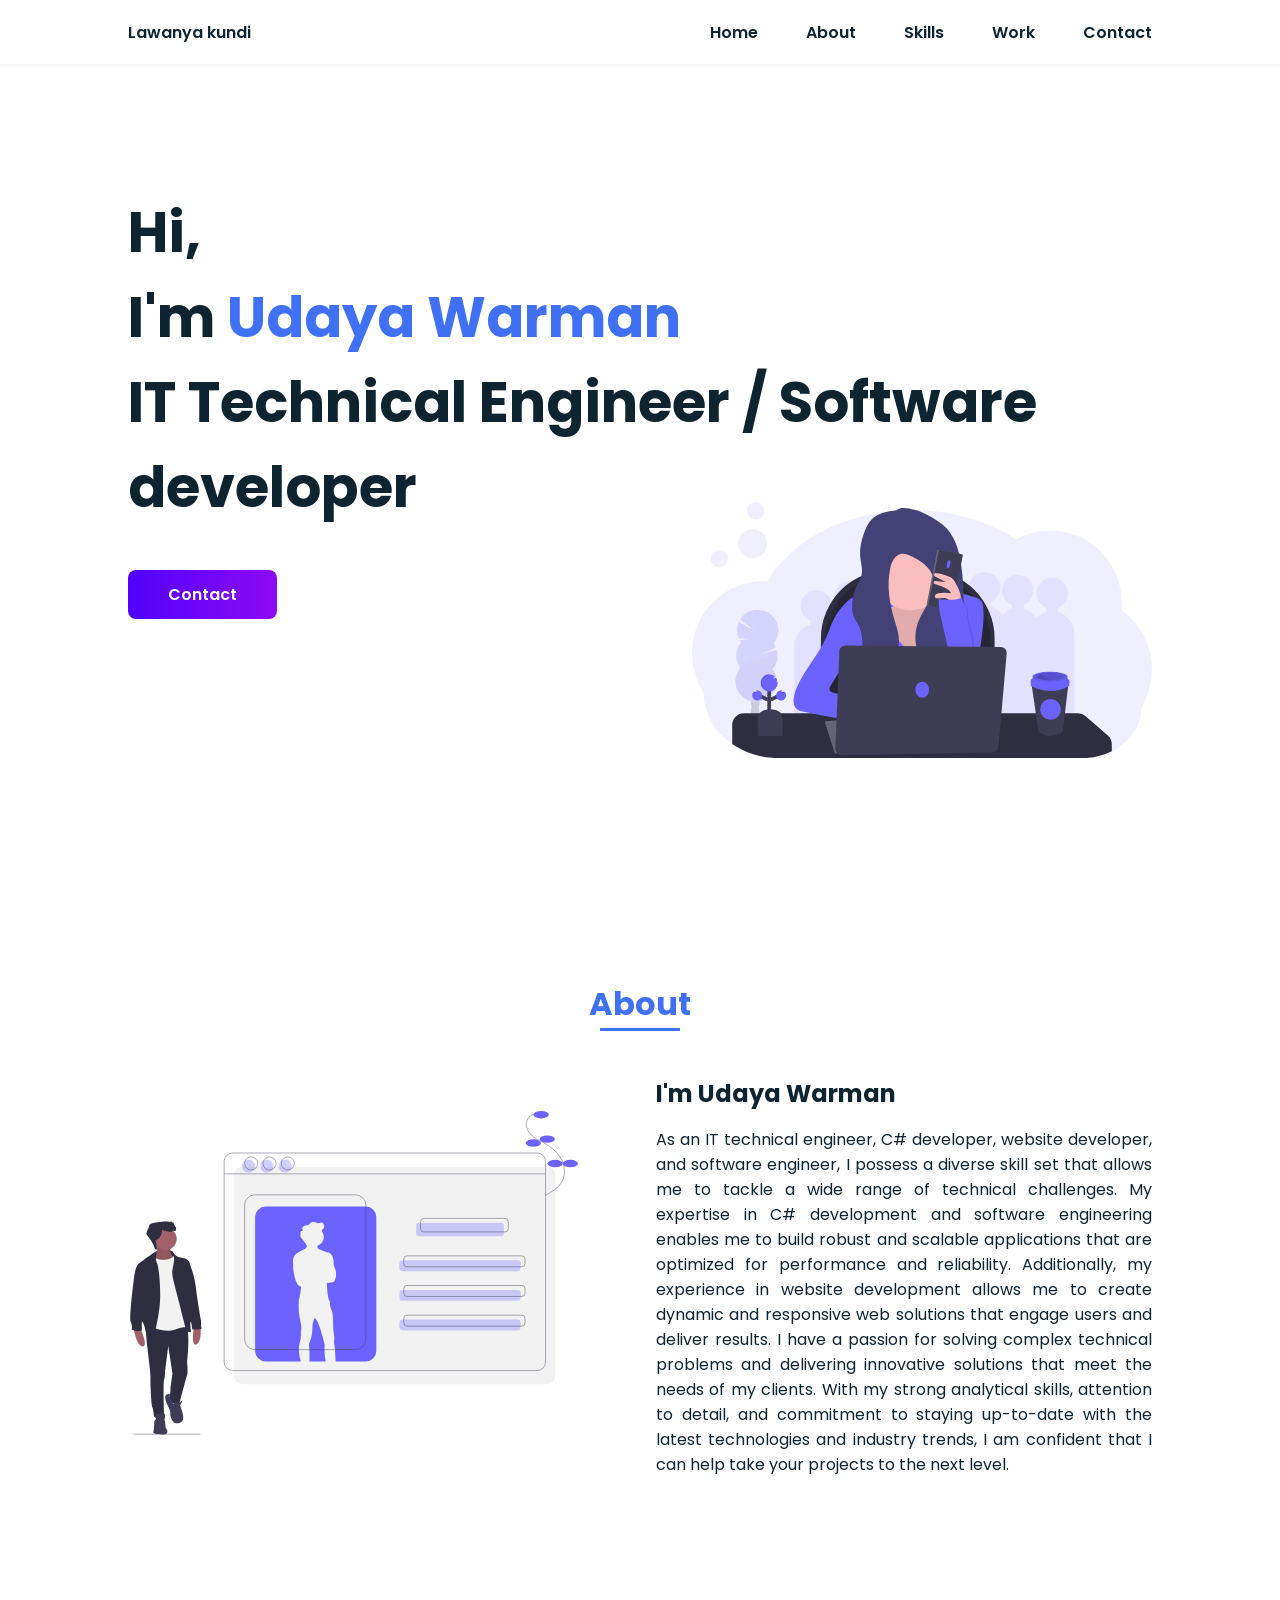
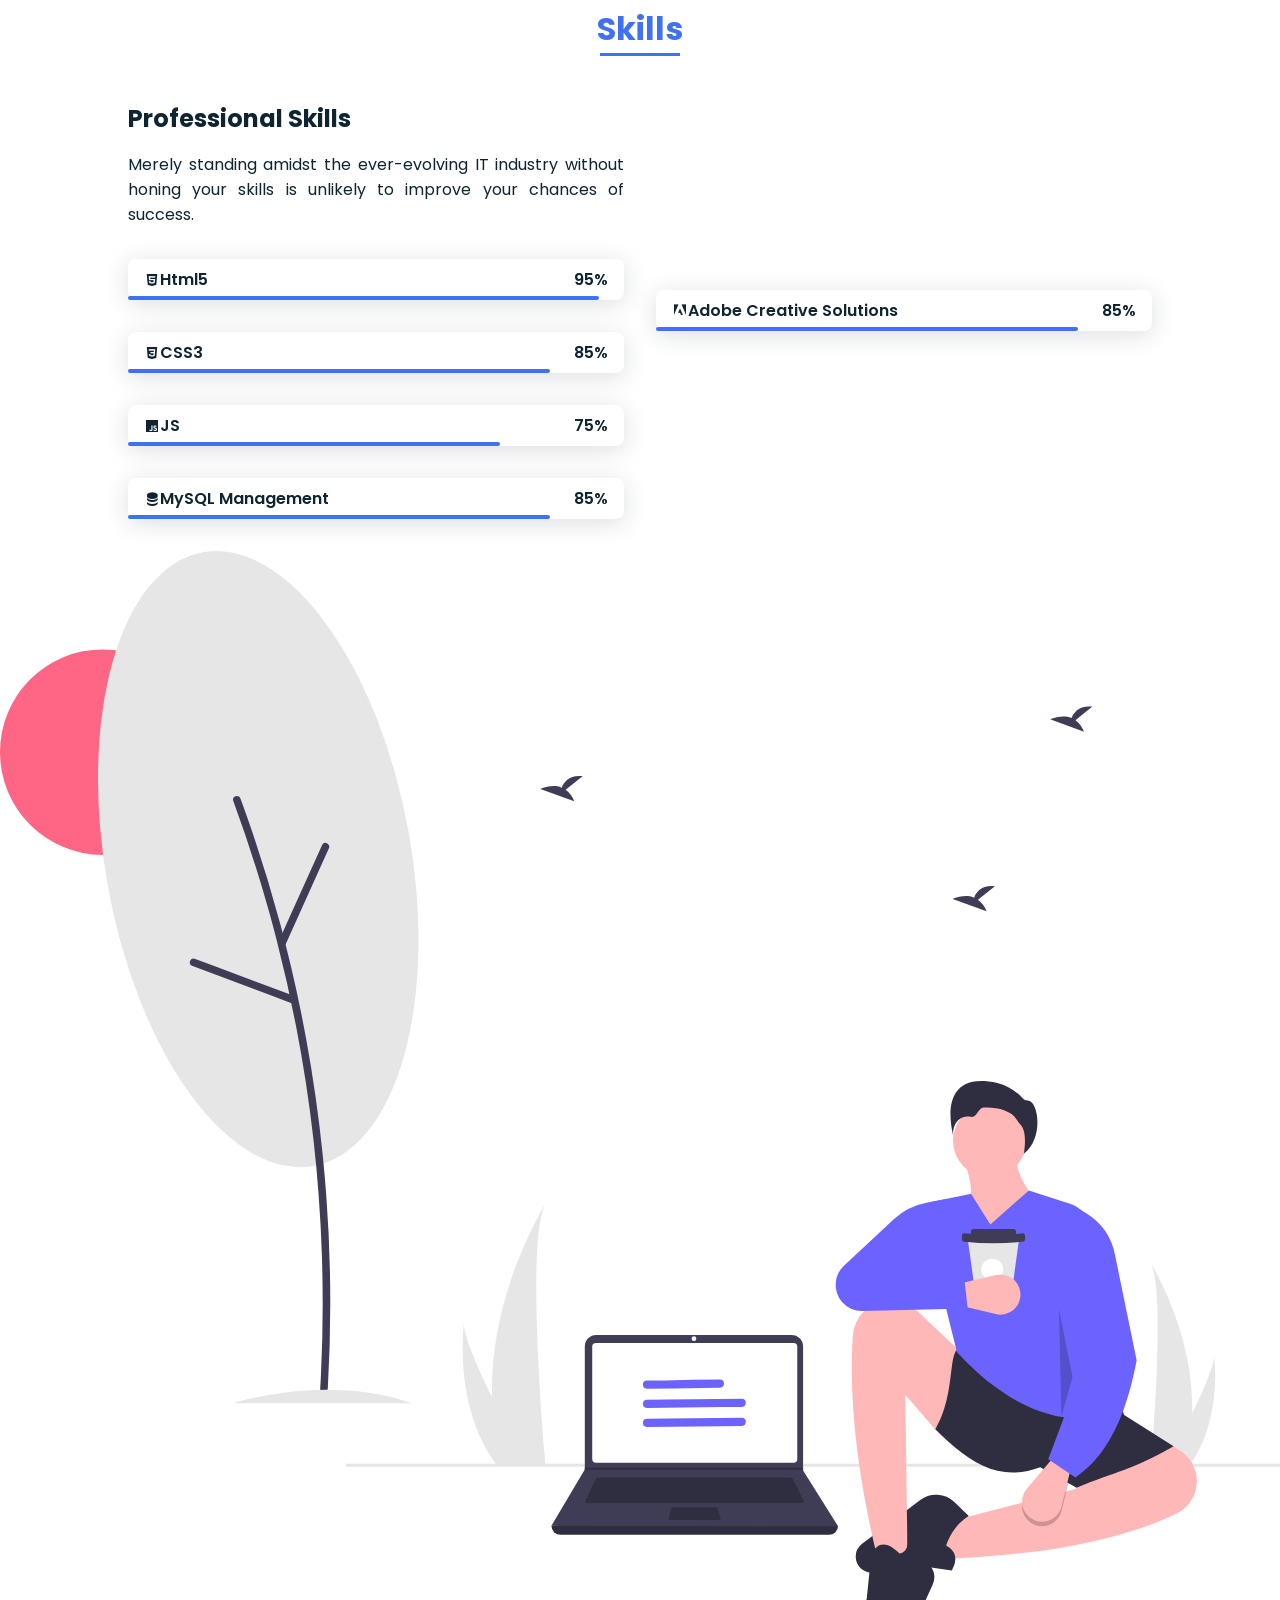
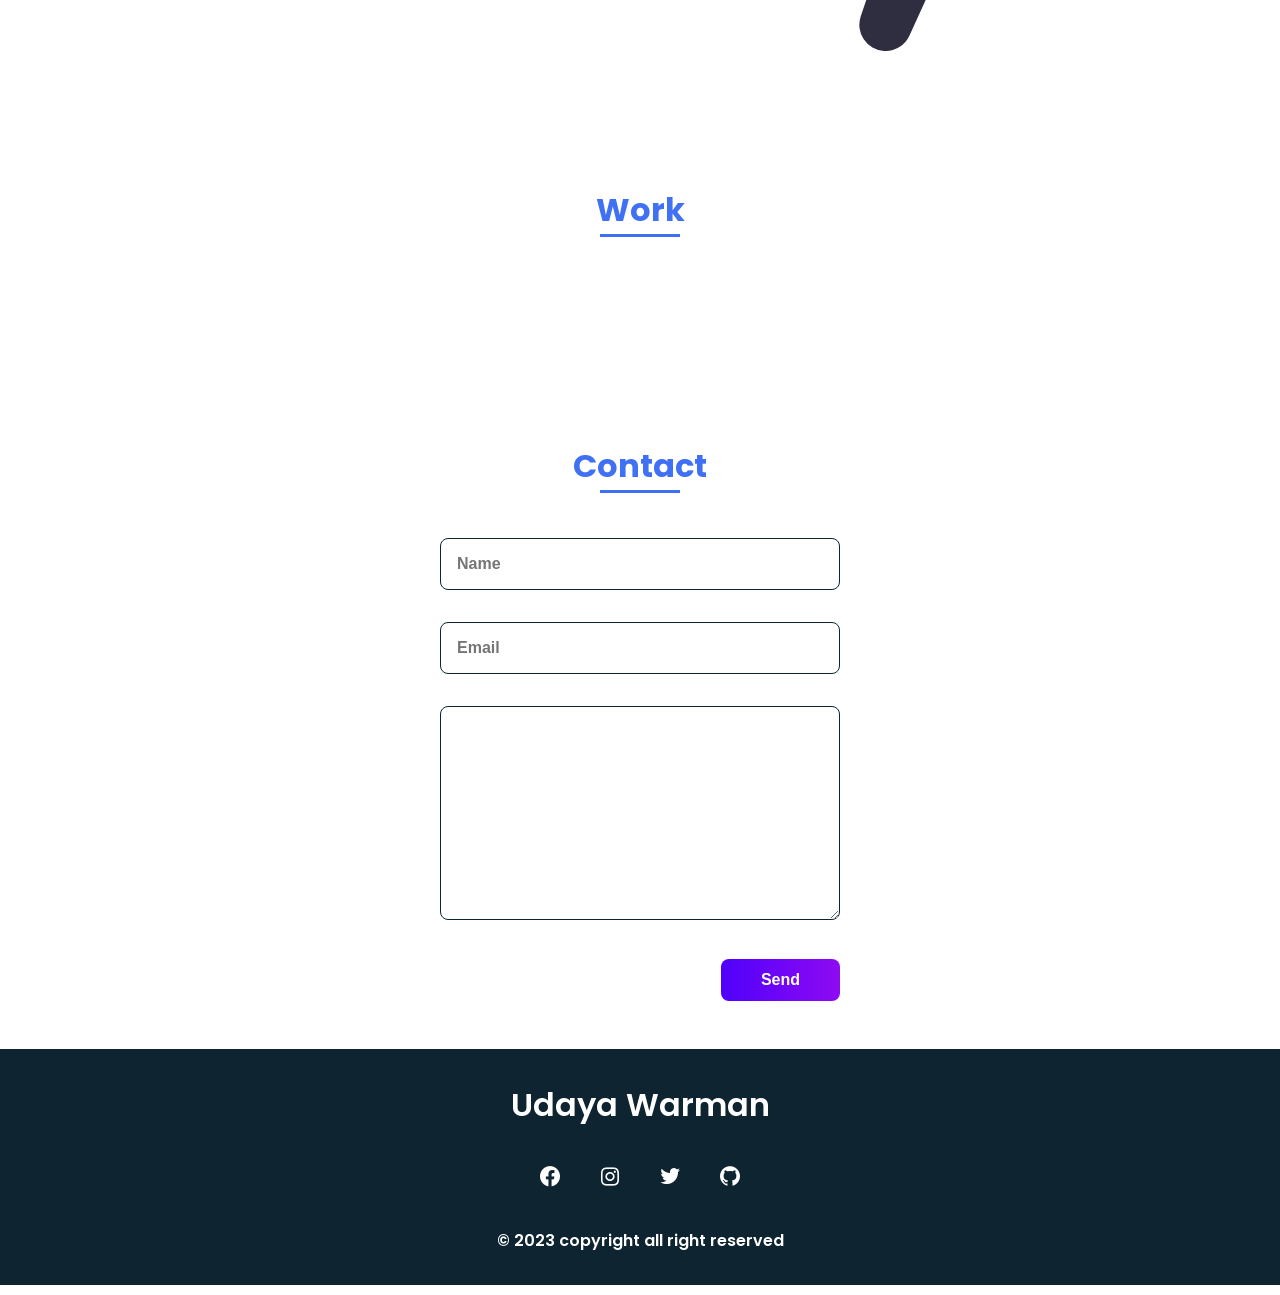
==== commit c1651961: "Update index.html" ====
--- a/index.html
+++ b/index.html
@@ -4,7 +4,7 @@
     <meta charset="UTF-8" />
     <meta http-equiv="X-UA-Compatible" content="IE=edge" />
     <meta name="viewport" content="width=device-width, initial-scale=1.0" />
-    <title>Responsive Portfolio</title>
+    <title>Udayawarman</title>
     <link rel="stylesheet" href="./assets/css/styles.css" />
     <link
       rel="stylesheet"
@@ -17,7 +17,7 @@
     <header class="header">
       <nav class="nav bd_grid">
         <div>
-          <a href="#" class="nav_logo">Udaya Warman Muthiah</a>
+          <a href="#" class="nav_logo">Lawanya kundi</a>
         </div>
 
         <div class="nav_menu" id="nav_menu">
@@ -1077,6 +1077,14 @@
       </section>
 
       <!-- Footer Section -->
+
+
+
+
+
+
+
+      
       <footer class="footer">
         <p class="footer_title" data-aos="fade-down">Udaya Warman</p>
 
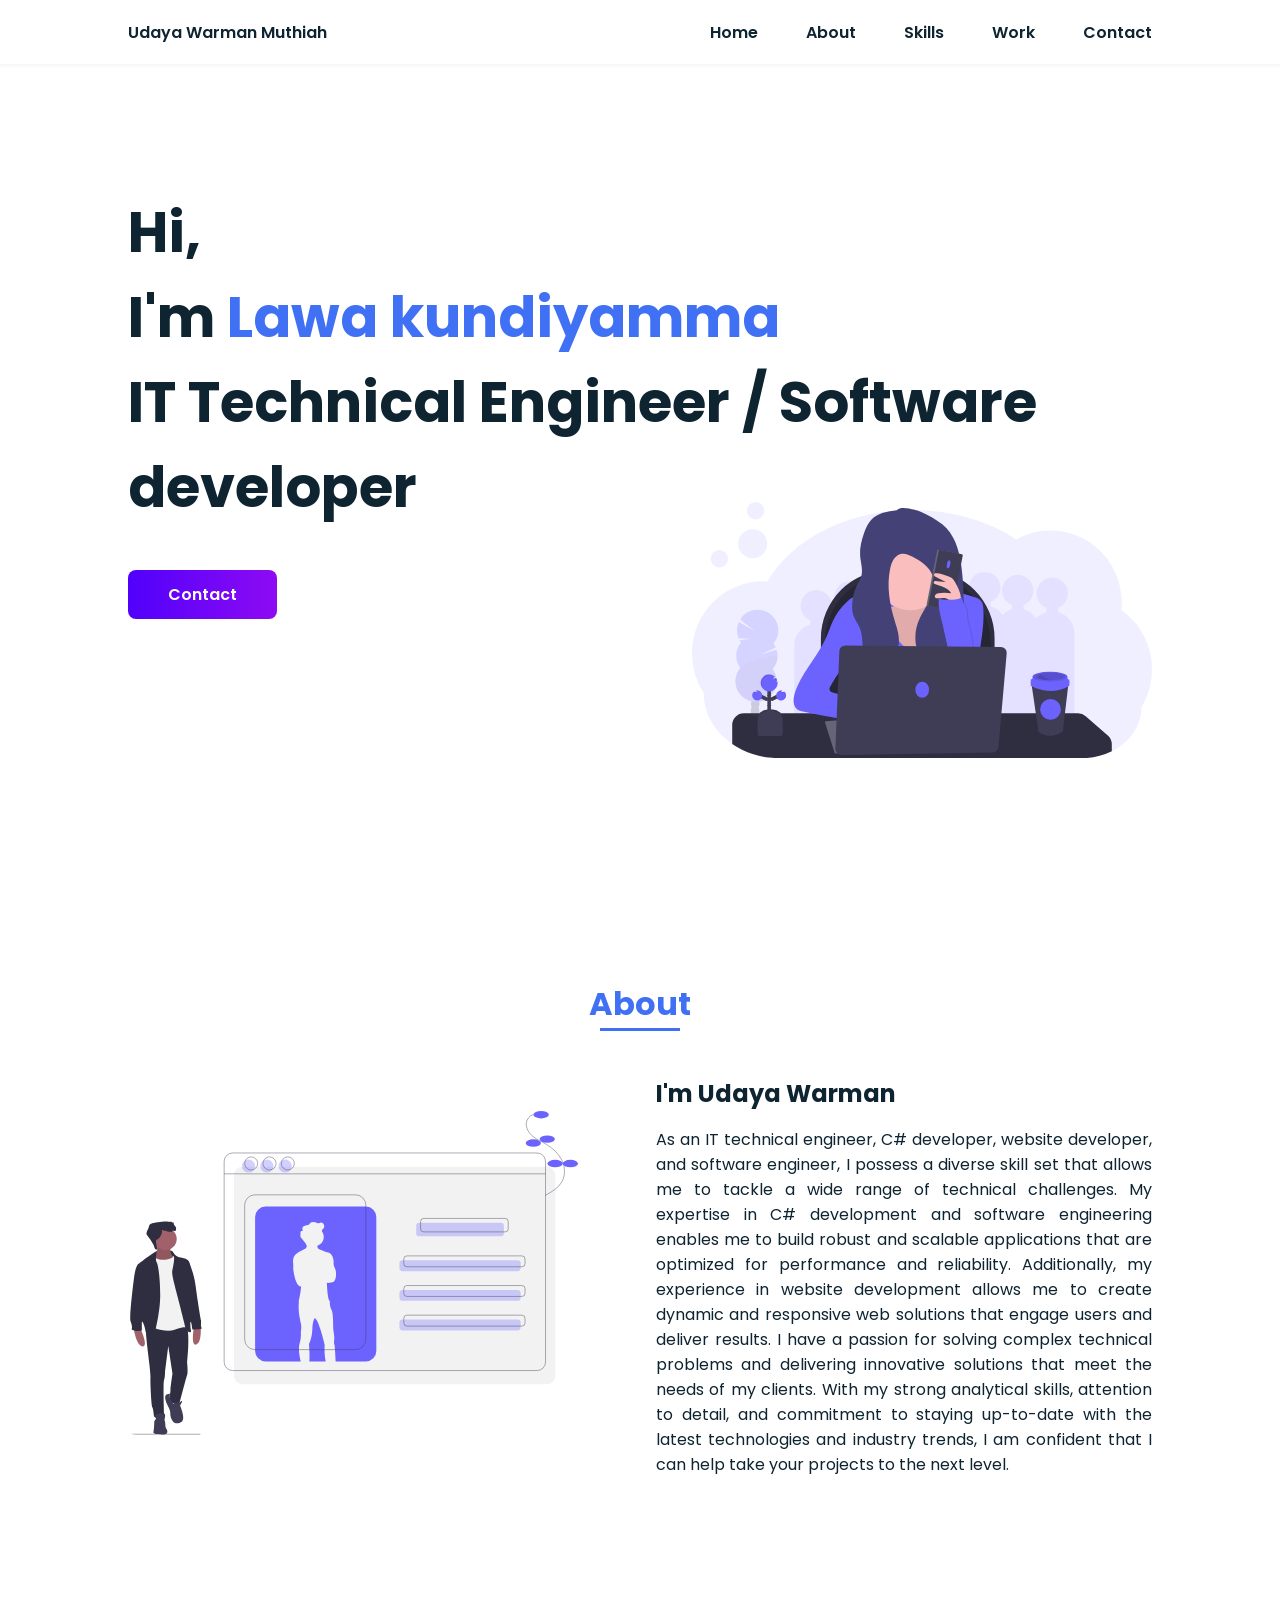
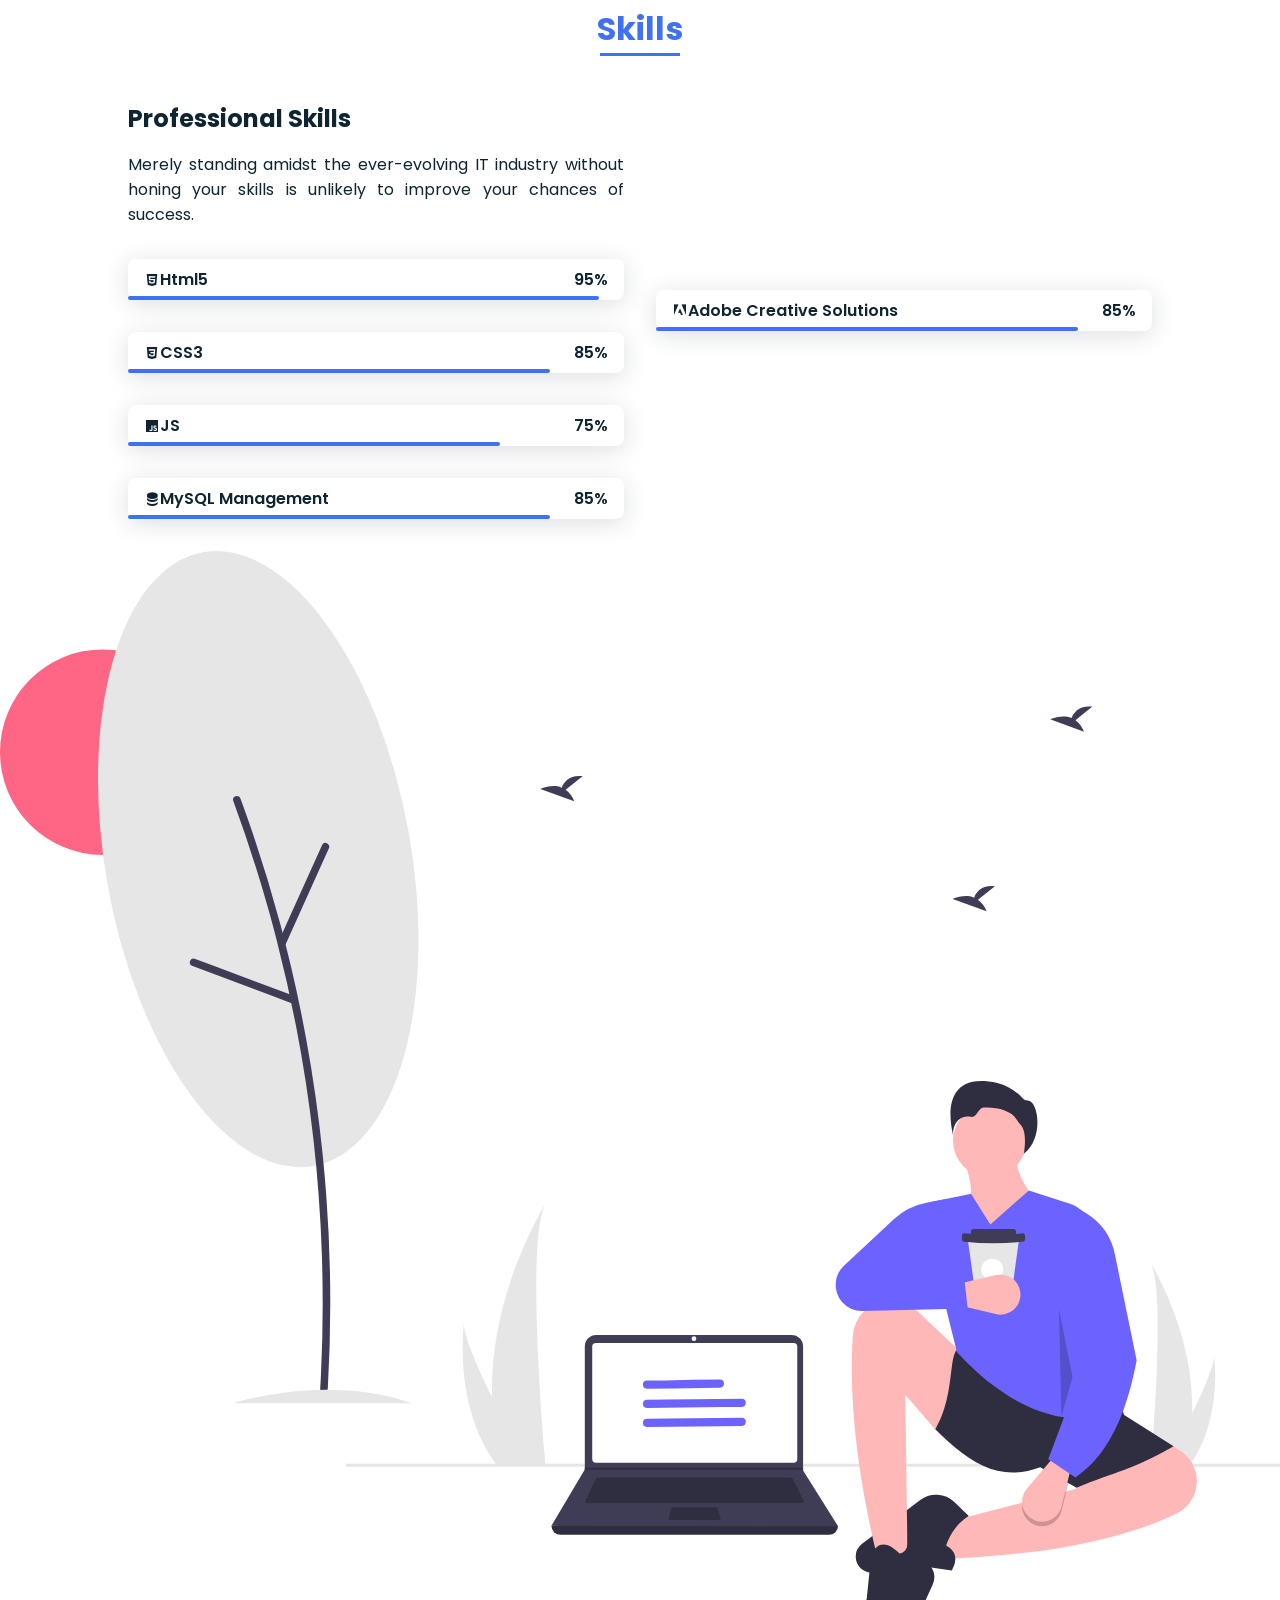
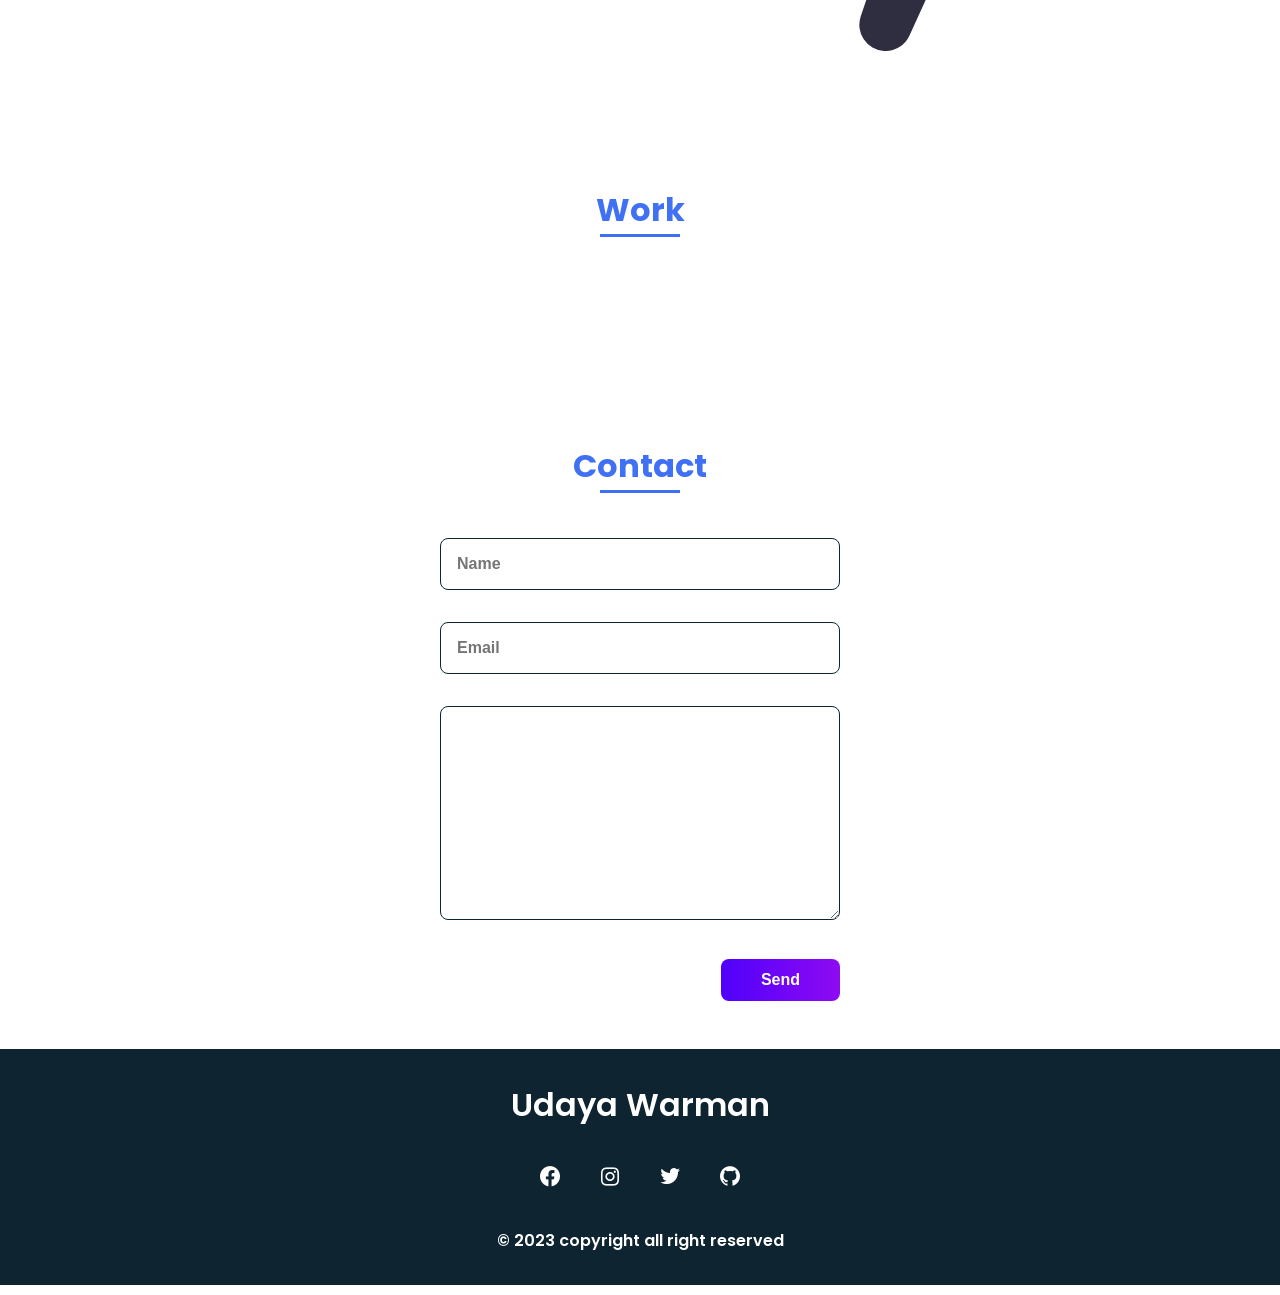
==== commit a4a4281e: "Update index.html" ====
--- a/index.html
+++ b/index.html
@@ -17,7 +17,7 @@
     <header class="header">
       <nav class="nav bd_grid">
         <div>
-          <a href="#" class="nav_logo">Lawanya kundi</a>
+          <a href="#" class="nav_logo">Udaya Warman Muthiah</a>
         </div>
 
         <div class="nav_menu" id="nav_menu">
@@ -51,7 +51,7 @@
       <section class="home bd_grid" id="home">
         <div class="home_data" data-aos="fade-down">
           <h1 class="home_title">
-            Hi, <br />I'm <span class="home_title-color">Udaya Warman</span
+            Hi, <br />I'm <span class="home_title-color">Lawa kundiyamma</span
             ><br />IT Technical Engineer / Software developer
           </h1>
           <a href="#contact" class="button"> Contact</a>
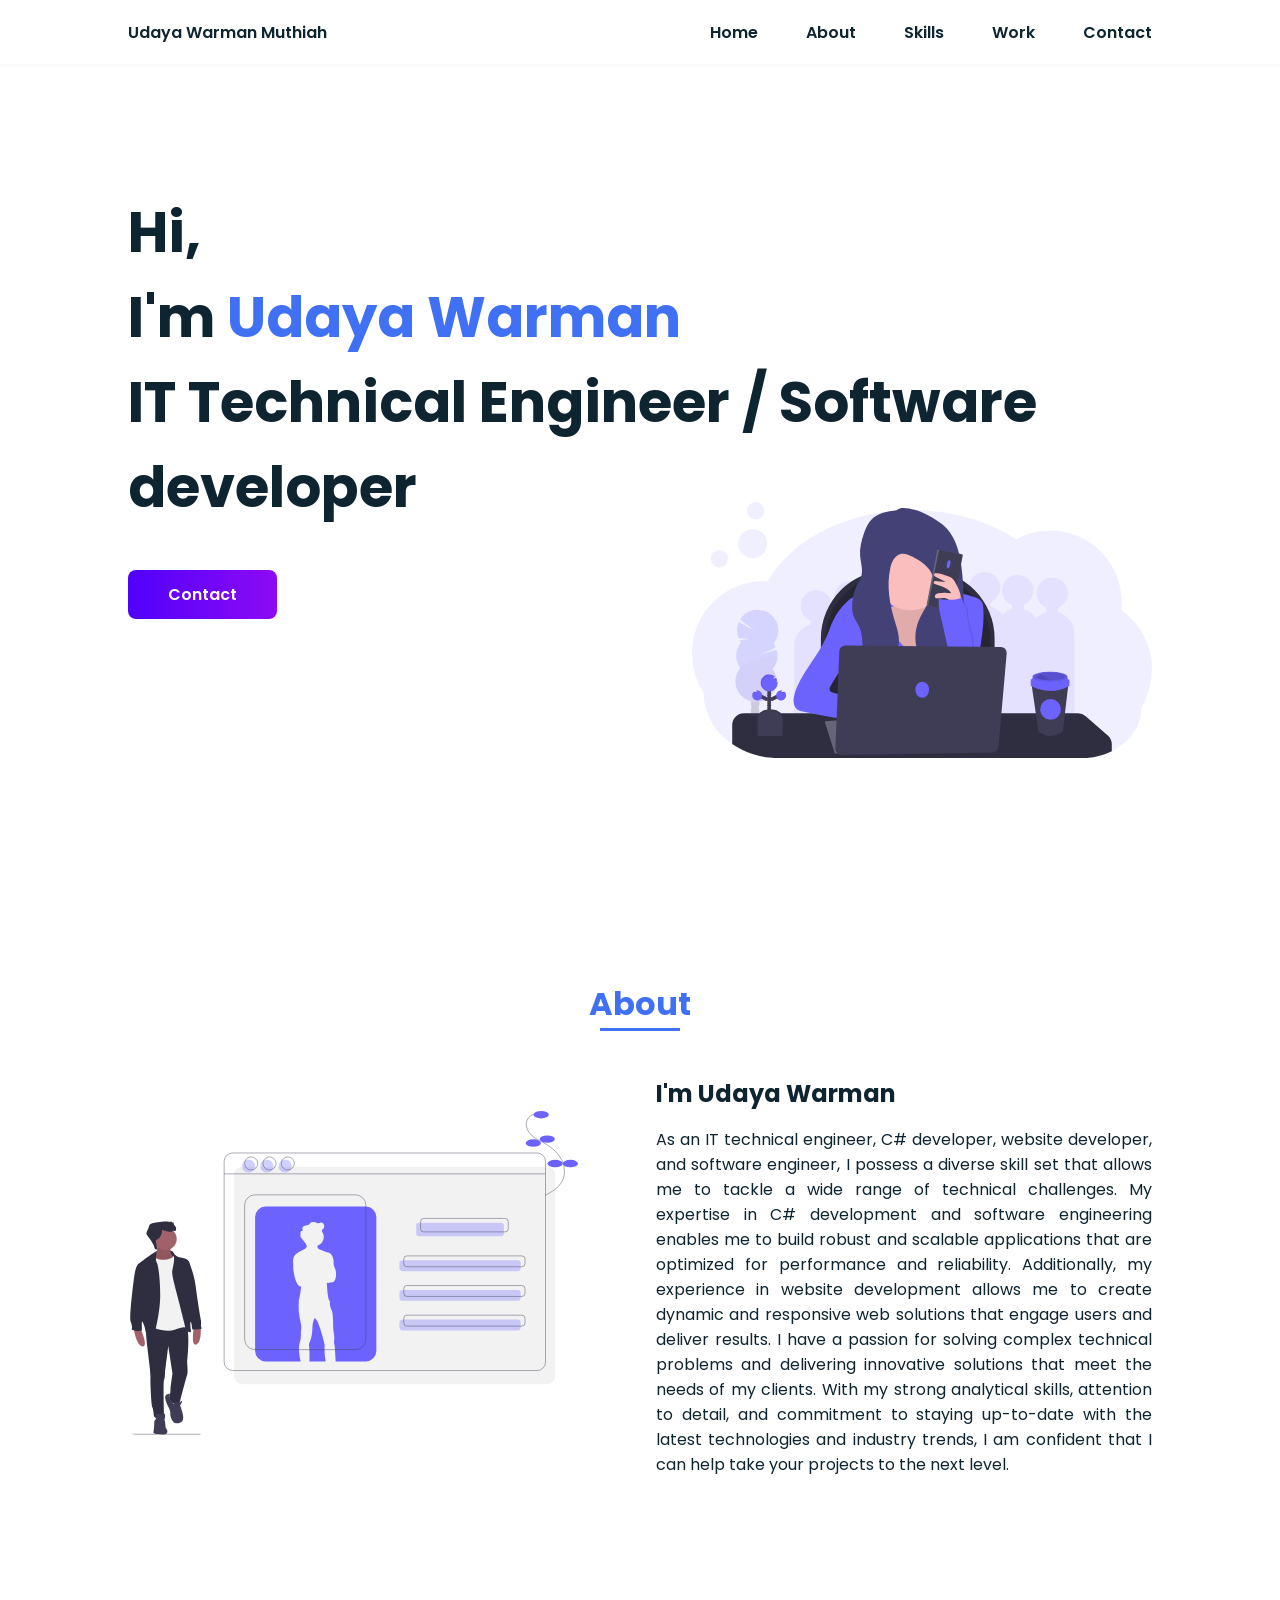
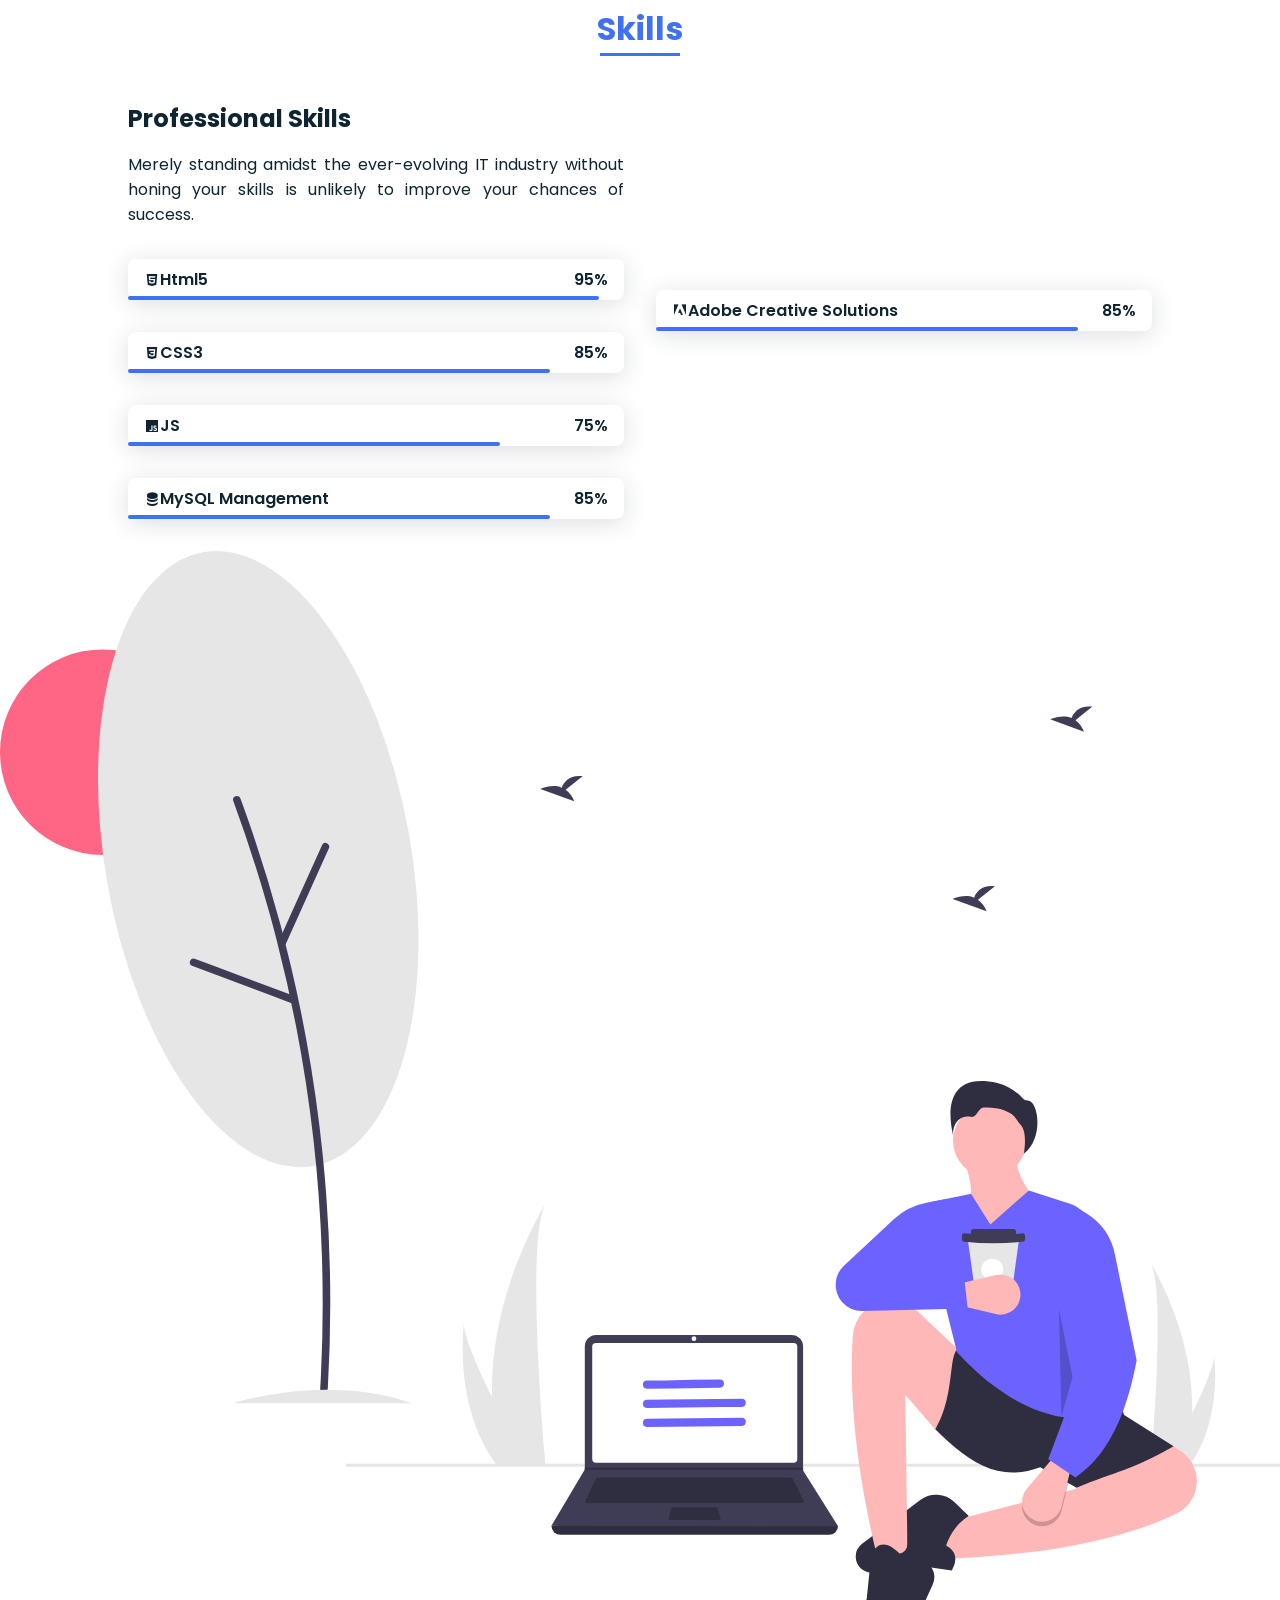
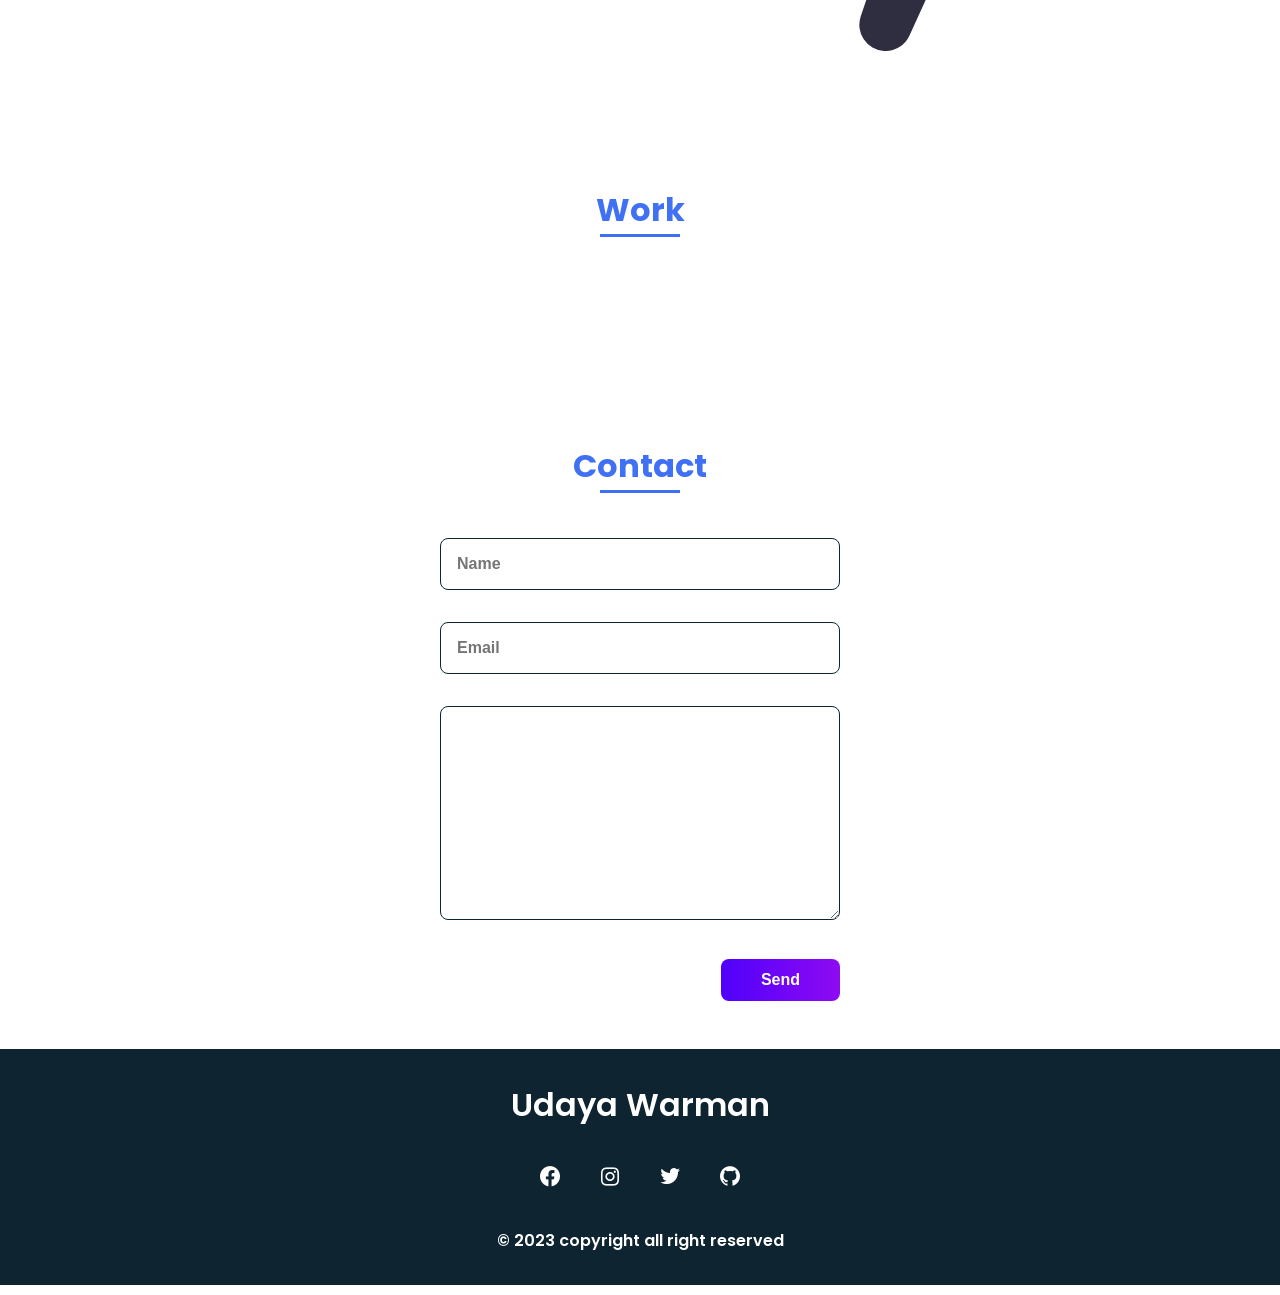
==== commit a7e90ed7: "Update index.html" ====
--- a/index.html
+++ b/index.html
@@ -51,7 +51,7 @@
       <section class="home bd_grid" id="home">
         <div class="home_data" data-aos="fade-down">
           <h1 class="home_title">
-            Hi, <br />I'm <span class="home_title-color">Lawa kundiyamma</span
+            Hi, <br />I'm <span class="home_title-color">Udaya Warman</span
             ><br />IT Technical Engineer / Software developer
           </h1>
           <a href="#contact" class="button"> Contact</a>
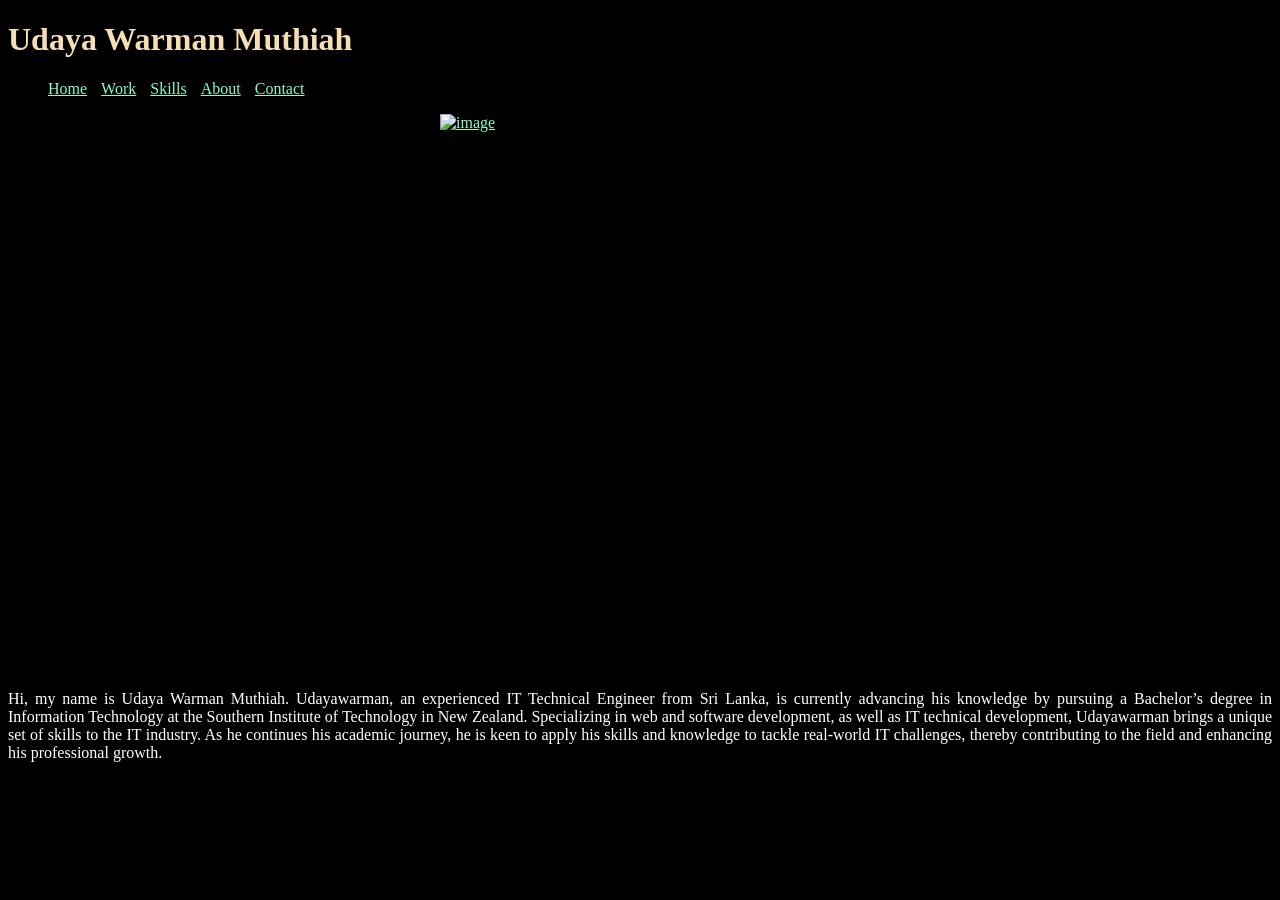
==== commit feaac900: "good changed" ====
--- a/index.html
+++ b/index.html
@@ -1,1138 +1,56 @@
 <!DOCTYPE html>
-<html lang="en">
-  <head>
-    <meta charset="UTF-8" />
-    <meta http-equiv="X-UA-Compatible" content="IE=edge" />
-    <meta name="viewport" content="width=device-width, initial-scale=1.0" />
-    <title>Udayawarman</title>
-    <link rel="stylesheet" href="./assets/css/styles.css" />
-    <link
-      rel="stylesheet"
-      href="https://unpkg.com/boxicons@latest/css/boxicons.min.css"
-    />
-    <link href="https://unpkg.com/aos@2.3.1/dist/aos.css" rel="stylesheet" />
-  </head>
-  <body>
-    <!-- Header Section -->
-    <header class="header">
-      <nav class="nav bd_grid">
-        <div>
-          <a href="#" class="nav_logo">Udaya Warman Muthiah</a>
-        </div>
+<html lang="en">  
 
-        <div class="nav_menu" id="nav_menu">
-          <ul class="nav_list">
+<head>
+    <title> My Portfolio </title>
+    <meta charset="utf-8">
+
+    <link rel="stylesheet" type="text/css" href="style.css">
+    
+
+</head>
+
+<body>
+    <h1>Udaya Warman Muthiah</h1>
+
+    <nav>
+        <ul>
             <li class="nav_items">
-              <a href="#home" class="nav_link active">Home</a>
+                <a href="#home" class="nav_link active">Home</a>
             </li>
             <li class="nav_items">
-              <a href="#about" class="nav_link active">About</a>
+                <a href="#work" class="nav_link active">Work</a>
             </li>
             <li class="nav_items">
-              <a href="#skills" class="nav_link active">Skills</a>
+                <a href="#skills" class="nav_link active">Skills</a>
             </li>
             <li class="nav_items">
-              <a href="#work" class="nav_link active">Work</a>
+                <a href="#about" class="nav_link active">About</a>
             </li>
             <li class="nav_items">
-              <a href="#contact" class="nav_link active">Contact</a>
+                <a href="#contact" class="nav_link active">Contact</a>
             </li>
-          </ul>
-        </div>
+        </ul>
+    </nav>
+    <a href="https://ibb.co/G0FtX3b"><img src="https://i.ibb.co/0cQFkVd/image.png" alt="image" border="0"></a><br /><a target='_blank' </a><br />
+    
+    
+   
 
-        <div class="nav_toggle" id="nav_toggle">
-          <i class="bx bx-menu-alt-right"></i>
-        </div>
-      </nav>
-    </header>
-
-    <main class="main">
-      <!-- HOME SECTION -->
-      <section class="home bd_grid" id="home">
-        <div class="home_data" data-aos="fade-down">
-          <h1 class="home_title">
-            Hi, <br />I'm <span class="home_title-color">Udaya Warman</span
-            ><br />IT Technical Engineer / Software developer
-          </h1>
-          <a href="#contact" class="button"> Contact</a>
-        </div>
-
-        <div class="home_social">
-          <a href="https://www.facebook.com/karanudayakaran?mibextid=LQQJ4d" class="home_social-icon" data-aos="fade-down"
-            ><i class="bx bxl-facebook-circle"></i
-          ></a>
-          <a
-            href="https://instagram.com/warman_lawanya?igshid=YmMyMTA2M2Y="
-            class="home_social-icon"
-            data-aos="fade-down"
-            data-aos-delay="250"
-            ><i class="bx bxl-instagram"></i
-          ></a>
-          <a
-            href="#"
-            class="home_social-icon"
-            data-aos="fade-down"
-            data-aos-delay="300"
-            ><i class="bx bxl-twitter"></i
-          ></a>
-          <a
-            href="https://github.com/udayudaya789"
-            class="home_social-icon"
-            data-aos="fade-down"
-            data-aos-delay="350"
-            ><i class="bx bxl-github"></i
-          ></a>
-        </div>
-
-        <div class="home_img" data-aos="fade-down" data-aos-delay="500">
-          <svg
-            id="a154b3ae-224e-4b43-86b8-0ffeb27982c5"
-            data-name="Layer 1"
-            xmlns="http://www.w3.org/2000/svg"
-            viewBox="0 0 1144 637"
-          >
-            <title>working remotely</title>
-            <path
-              d="M1172,547.81a180.56,180.56,0,0,1-26.12,93.88c0,34.62-16.14,66-42.32,88.87a144.74,144.74,0,0,1-21.08,15.28c-.3.19-.61.37-.92.55-.56.33-1.12.66-1.69,1l-.53.31h0c-2.39,1.35-4.83,2.65-7.32,3.87a165.67,165.67,0,0,1-73.76,17H245.17q-9,0-17.84-.72a211.15,211.15,0,0,1-61.06-14.14q-5.72-2.26-11.22-4.86-2.62-1.23-5.19-2.53c-1.07-.54-2.14-1.1-3.2-1.66A190.5,190.5,0,0,1,128,733.32a183.89,183.89,0,0,1-15.8-12.12C78.17,692,57.12,651.59,57.12,607A180.5,180.5,0,0,1,28,508.32c0-99.14,79.24-179.51,177-179.51,3,0,6,.09,9,.25.43,0,.85,0,1.28.06,16.48-28.09,38.51-53.9,65-76.62,72.24-61.9,177.82-100.92,295.43-100.92,98.82,0,189.15,27.55,258.34,73.07A174.18,174.18,0,0,1,920,202.1c97.74,0,177,80.37,177,179.51a184.9,184.9,0,0,1-1,18.78A180,180,0,0,1,1172,547.81Z"
-              transform="translate(-28 -131.5)"
-              fill="#6c63ff"
-              opacity="0.1"
-            />
-            <path
-              d="M938.69,405.47V394.74a39.05,39.05,0,1,0-29.38,0v10.73A55,55,0,0,0,883.77,421a55.08,55.08,0,0,0-31.08-22.52V387.74a39.05,39.05,0,1,0-29.38,0v10.73a55,55,0,0,0-23.21,13.16,55.08,55.08,0,0,0-29.41-20.16V380.74a39.05,39.05,0,1,0-29.38,0v10.73a55,55,0,0,0-26,16.06,55.09,55.09,0,0,0-36.57-33.06V363.74a39.05,39.05,0,1,0-29.38,0v10.73a55,55,0,0,0-40,47.77,54.62,54.62,0,0,0-16.57-7.77V403.74a39.05,39.05,0,1,0-29.38,0v10.73a55.18,55.18,0,0,0-34.66,28.7,54.58,54.58,0,0,0-15-6.7V425.74a39.05,39.05,0,1,0-29.38,0v10.73a54.29,54.29,0,0,0-14.21,6.22,55.14,55.14,0,0,0-34.41-28.22V403.74a39.05,39.05,0,1,0-29.38,0v10.73a55.1,55.1,0,0,0-35.87,31.36,55,55,0,0,0-18.75-9.36V425.74a39.05,39.05,0,1,0-29.38,0v10.73a55,55,0,0,0-40.31,53v248H392v-22h52v22H554v-22h79v-40h68v17h82v7h86v7H979v-248A55,55,0,0,0,938.69,405.47Z"
-              transform="translate(-28 -131.5)"
-              fill="#6c63ff"
-              opacity="0.1"
-            />
-            <path
-              d="M490.78,169h91.43A170.28,170.28,0,0,1,752.5,339.28V570a0,0,0,0,1,0,0h-432a0,0,0,0,1,0,0V339.28A170.28,170.28,0,0,1,490.78,169Z"
-              fill="#2f2e41"
-            />
-            <path
-              d="M500.78,178.28h71.43A170.28,170.28,0,0,1,742.5,348.56V560.71a0,0,0,0,1,0,0h-412a0,0,0,0,1,0,0V348.56A170.28,170.28,0,0,1,500.78,178.28Z"
-              opacity="0.2"
-            />
-            <path
-              d="M1072,734.09v17.46a165.67,165.67,0,0,1-73.76,17H245.17q-9,0-17.84-.72a211.15,211.15,0,0,1-61.06-14.14q-5.72-2.26-11.22-4.86-2.62-1.23-5.19-2.53c-1.07-.54-2.14-1.1-3.2-1.66A190.5,190.5,0,0,1,128,733.32V685.9A28.9,28.9,0,0,1,156.9,657H988.13a28.9,28.9,0,0,1,19,7.17l55,48.2A28.87,28.87,0,0,1,1072,734.09Z"
-              transform="translate(-28 -131.5)"
-              fill="#2f2e41"
-            />
-            <path
-              d="M510.67,357.31q-32.71,2.16-65.17,7c-6.15.92-12.39,1.94-18,4.66a52.8,52.8,0,0,0-11.94,8.56,157.38,157.38,0,0,0-38,51.53c-5.57,12.15-9.57,25-14.82,37.25-18.69,43.75-52.59,79.53-72.32,122.82-4.27,9.37-7.87,19.15-9.3,29.34-1.48,10.54.2,22.84,8.86,29,4,2.83,8.86,4,13.62,5a1641.51,1641.51,0,0,0,181.57,29.65c-6.61-6.38-8.82-16.27-7.95-25.41s4.46-17.78,8-26.25q-51.81-11.43-103.36-24c-5.13-1.25-11.29-3.6-11.92-8.84-.32-2.67,1-5.24,2.3-7.59a407.17,407.17,0,0,1,52.4-74c0,28.06-1.39,59.75-1.39,87.82H747.35a248,248,0,0,1-6.84-48.85C739,501.24,757.1,447.89,752.4,394.24c-.44-4.95-1.12-10.05-3.71-14.29-4.47-7.32-13.39-10.35-21.59-12.85-31.44-9.56-63.54-19.23-96.4-18.48-9.77.23-19.5,1.37-29.21,2.52C571.9,354.63,540.4,355.34,510.67,357.31Z"
-              transform="translate(-28 -131.5)"
-              fill="#6c63ff"
-            />
-            <path
-              d="M358.88,679.82l23.6,75.53a2.36,2.36,0,0,0,2.25,1.65H486l-24-88-101.06,7.77A2.36,2.36,0,0,0,358.88,679.82Z"
-              transform="translate(-28 -131.5)"
-              fill="#656478"
-            />
-            <path
-              d="M532,389.79c-4.4,2.53-9.53,3.44-14.53,4.31l-32.27,5.6c-6.28,1.09-12.89,2.33-17.73,6.48-9.9,8.47-7.76,24.06-4.76,36.74l6,25.44c4.52,19.12,9.14,38.47,18.41,55.79,16.19,30.23,45.89,52,78.55,62.49,11.67,3.75,24,6.19,36.18,4.85,23.86-2.62,44.27-19.63,56.85-40.08s18.57-44.17,24.06-67.55c5.27-22.38,10.28-45.08,9.94-68.08-.1-7.16-.82-14.64-4.64-20.71-8.37-13.33-27.34-14.33-42.89-11.87-2.42.39-4.93.81-7.26.08-7-2.18-7.16-11.79-10.16-18.46-5.67-12.58-22.49-14.81-36.24-13.67s-35.16,2.61-47.14,10.4C532.85,369,545.51,382,532,389.79Z"
-              transform="translate(-28 -131.5)"
-              fill="#fbbebe"
-            />
-            <path
-              d="M532,389.79c-4.4,2.53-9.53,3.44-14.53,4.31l-32.27,5.6c-6.28,1.09-12.89,2.33-17.73,6.48-9.9,8.47-7.76,24.06-4.76,36.74l6,25.44c4.52,19.12,9.14,38.47,18.41,55.79,16.19,30.23,45.89,52,78.55,62.49,11.67,3.75,24,6.19,36.18,4.85,23.86-2.62,44.27-19.63,56.85-40.08s18.57-44.17,24.06-67.55c5.27-22.38,10.28-45.08,9.94-68.08-.1-7.16-.82-14.64-4.64-20.71-8.37-13.33-27.34-14.33-42.89-11.87-2.42.39-4.93.81-7.26.08-7-2.18-7.16-11.79-10.16-18.46-5.67-12.58-22.49-14.81-36.24-13.67s-35.16,2.61-47.14,10.4C532.85,369,545.51,382,532,389.79Z"
-              transform="translate(-28 -131.5)"
-              opacity="0.1"
-            />
-            <path
-              d="M505.29,418.45c4.88,10.24,8.54,21.1,14.44,30.79,4.69,7.7,10.7,14.49,16.68,21.24C551.9,488,567.59,505.66,586.76,519a222.93,222.93,0,0,1,55.37-109c8.26-8.87,18.6-17.61,30.72-17.28,7.52.21,14.46,3.94,20.72,8.09,7,4.63,13.62,10,18.65,16.67,7.95,10.62,11.38,24.07,12,37.32s-1.44,26.47-3.48,39.57l-10.5,67.71c-.61,3.92-1.46,8.25-4.66,10.6a14.67,14.67,0,0,1-6,2.16c-38.17,7.43-77.51,2.61-116.4,2.23-43-.41-87.19,4.49-127.92-9.19-2.13-.72-4.34-1.55-5.78-3.26a12.06,12.06,0,0,1-2-4.31c-9.49-30.72-1.88-63.73,3.75-95.38a748.38,748.38,0,0,0,9.51-75.78c.17-2.29,25.33,2.77,28.14,4.39C496.53,398.07,501.61,410.73,505.29,418.45Z"
-              transform="translate(-28 -131.5)"
-              fill="#6c63ff"
-            />
-            <g opacity="0.2">
-              <path
-                d="M194.87,668.29c0,.46-.05.91-.1,1.35q-5.72-2.26-11.22-4.86a9.1,9.1,0,0,1-5.19-2.53c-1.07-.54-2.14-1.1-3.2-1.66a13.68,13.68,0,0,1,.81-1.46c2.06-3.26,5.19-5.3,8.64-5.19s6.44,2.34,8.29,5.71A16.87,16.87,0,0,1,194.87,668.29Z"
-                transform="translate(-28 -131.5)"
-                fill="#3f3d56"
-              />
-              <path
-                d="M195.41,651.17a16.88,16.88,0,0,1-2.51,8.48c-2.06,3.25-5.19,5.29-8.64,5.18l-.71-.05a9.1,9.1,0,0,1-5.19-2.53,12.53,12.53,0,0,1-2.39-3.12,17.55,17.55,0,0,1,.54-17.12c2.06-3.26,5.19-5.3,8.64-5.19s6.44,2.34,8.29,5.71A16.87,16.87,0,0,1,195.41,651.17Z"
-                transform="translate(-28 -131.5)"
-                fill="#3f3d56"
-              />
-              <ellipse
-                cx="185.25"
-                cy="633.7"
-                rx="14.01"
-                ry="10.7"
-                transform="translate(-481.98 667.38) rotate(-88.19)"
-                fill="#3f3d56"
-              />
-              <ellipse
-                cx="185.79"
-                cy="616.59"
-                rx="14.01"
-                ry="10.7"
-                transform="translate(-464.35 651.34) rotate(-88.19)"
-                fill="#3f3d56"
-              />
-              <ellipse
-                cx="186.33"
-                cy="599.47"
-                rx="14.01"
-                ry="10.7"
-                transform="translate(-446.72 635.3) rotate(-88.19)"
-                fill="#3f3d56"
-              />
-              <path
-                d="M150,481.05a49.66,49.66,0,0,1-3.8-6l28.26-3.73L144,470.6a51.38,51.38,0,0,1,.31-40.64l40.12,22.44-36.75-28.84a51.28,51.28,0,1,1,82.84,60,51.12,51.12,0,0,1,5.55,9.53L199,510.93l39.33-11.83A51.34,51.34,0,0,1,228.53,547,51.28,51.28,0,1,1,148,544.43a51.28,51.28,0,0,1,2-63.38Z"
-                transform="translate(-28 -131.5)"
-                fill="#6c63ff"
-              />
-              <path
-                d="M240.5,515.62a51.06,51.06,0,0,1-12,31.35A51.28,51.28,0,1,1,148,544.43C141.37,535.49,240.68,509.87,240.5,515.62Z"
-                transform="translate(-28 -131.5)"
-                opacity="0.1"
-              />
-            </g>
-            <circle
-              cx="68.02"
-              cy="141.18"
-              r="21.63"
-              fill="#6c63ff"
-              opacity="0.1"
-            />
-            <circle
-              cx="158.17"
-              cy="21.63"
-              r="21.63"
-              fill="#6c63ff"
-              opacity="0.1"
-            />
-            <circle
-              cx="150.84"
-              cy="103.76"
-              r="36.25"
-              fill="#6c63ff"
-              opacity="0.1"
-            />
-            <circle cx="543" cy="185.5" r="84" fill="#fbbebe" />
-            <path
-              d="M536.88,152.17c-22.41,2.84-46.6,6.59-62.44,22.69-8.86,9-14.05,21-18.32,32.88-6.62,18.5-11.55,38-10,57.63,1.38,17.56,7.88,35.52,2.62,52.34-2.42,7.74-7.17,14.5-10.86,21.71-6.84,13.39-10.06,28.4-11.24,43.39-.82,10.31-.66,20.92,2.73,30.69,3.61,10.4,10.65,19.25,15.11,29.31,6.6,14.86,7.26,31.58,7.77,47.83s.94,32.39,1.32,48.58c.24,10.18.26,21.08-5.37,29.57,20.79-8.33,41.87-16.83,59.66-30.43s32.19-33.21,34.49-55.49c1.86-18.06-4.24-35.86-9.5-53.24-13-43-21.4-88.84-11.94-132.75,3.41-15.81,11.7-33.46,27.61-36.37,9.71-1.77,19.4,2.66,28.15,7.24,20.68,10.82,42,24.82,49.7,46.85,7,19.92,1.11,42.11-8,61.13s-21.51,36.51-28.59,56.39c-10.87,30.5-7.81,66.21,10.25,93.08s51.43,43.4,83.52,39.06c-2.51-10.84-10.38-19.6-14.6-29.9-7.67-18.71-2.5-40.23,5.75-58.69S694.21,440,699.37,420.4c3.64-13.8,4.08-28.22,4.06-42.49,0-22.46-1.11-44.93-3.27-67.29s-5.46-45-12.58-66.51c-5.72-17.25-14.05-33.93-26.51-47.16-13.26-14.09-30.52-23.64-47.47-33-10.14-5.58-20.5-11.23-31.88-13.32-9-1.65-18.46-4-27.64-4.15C547.84,146.39,541.28,147.74,536.88,152.17Z"
-              transform="translate(-28 -131.5)"
-              fill="#434175"
-            />
-            <rect
-              x="624.01"
-              y="254.09"
-              width="60.85"
-              height="141.74"
-              rx="2.9"
-              transform="translate(45.9 -250.24) rotate(10.98)"
-              fill="#656478"
-            />
-            <rect
-              x="628.09"
-              y="254.88"
-              width="60.85"
-              height="141.74"
-              rx="2.9"
-              transform="translate(46.13 -251) rotate(10.98)"
-              fill="#3f3d56"
-            />
-            <ellipse
-              cx="666.17"
-              cy="286.29"
-              rx="10.05"
-              ry="4.15"
-              transform="translate(230.2 754.21) rotate(-79.02)"
-              fill="#6c63ff"
-            />
-            <path
-              d="M683,332.5c-2.64-4.67-5.46-9.5-9.91-12.49a35,35,0,0,0-8.18-3.67c-9.69-3.39-19.54-6.81-29.79-7.35-1.67-.08-3.58,0-4.67,1.28-2.24,2.63,1.31,6.21,4.38,7.8l24.42,12.65-22.51-2.38c-3.27-.35-7.93.54-7.69,3.82.16,2.15,2.52,3.32,4.56,4,14.45,5,31.15,8.92,39.06,22-10.54-1-21.31-2-31.64.32-2.83.64-5.76,1.63-7.61,3.86s-2.06,6,.27,7.77c1.44,1.07,3.38,1.1,5.18,1,7.33-.35,14.85-1.81,21.89.28s13.29,9.47,10.86,16.39c6.24.56,13.62,0,19.39-2.69,6.36-3,6.21-8.64,5.82-15.44C696,356.33,689.39,343.9,683,332.5Z"
-              transform="translate(-28 -131.5)"
-              fill="#fbbebe"
-            />
-            <path
-              d="M676.69,550.49a1125.21,1125.21,0,0,0-23-116.92c-5-20-10.68-40.34-9.25-60.92,20.66,2.63,39.17,4.58,58.21-3.86.31,10.81,8.15,20,11,30.45,1.91,7,1.19,14.41,1.94,21.62s3,14.2,4.93,21.21a260.23,260.23,0,0,1,6.63,106.74C709.48,550.91,694.32,553.22,676.69,550.49Z"
-              transform="translate(-28 -131.5)"
-              opacity="0.1"
-            />
-            <path
-              d="M673.69,550.49a1125.21,1125.21,0,0,0-23-116.92c-5-20-10.68-40.34-9.25-60.92,20.66,2.63,39.17,4.58,58.21-3.86.31,10.81,8.15,20,11,30.45,1.91,7,1.19,14.41,1.94,21.62s3,14.2,4.93,21.21a260.23,260.23,0,0,1,6.63,106.74C706.48,550.91,691.32,553.22,673.69,550.49Z"
-              transform="translate(-28 -131.5)"
-              fill="#6c63ff"
-            />
-            <path
-              d="M384.63,745.27l9.79-242.87a14.86,14.86,0,0,1,15-14.26l386.52,3.7A14.86,14.86,0,0,1,810.59,508L790.17,740.67a14.86,14.86,0,0,1-14.55,13.56l-375.88,6.5A14.87,14.87,0,0,1,384.63,745.27Z"
-              transform="translate(-28 -131.5)"
-              fill="#3f3d56"
-            />
-            <ellipse cx="572.5" cy="467" rx="17" ry="20" fill="#6c63ff" />
-            <path
-              d="M964,584.76l-.8,6.86-13,110.86c-33.89,23.63-60.25.92-60.48,0L873.34,591.1l-.93-6.34Z"
-              transform="translate(-28 -131.5)"
-              fill="#3f3d56"
-            />
-            <path
-              d="M964,584.76l-.8,6.86c-38.18,22.2-78.91,4.92-89.86-.52l-.93-6.34Z"
-              transform="translate(-28 -131.5)"
-              opacity="0.1"
-            />
-            <path
-              d="M870.5,578.74v10s50.5,29.36,96,0v-10Z"
-              transform="translate(-28 -131.5)"
-              fill="#6c63ff"
-            />
-            <path
-              d="M876.37,565.53s-1.47,6.75-5.87,7.34v8.51h96v-7.63s-5.87-1.47-5-8.22Z"
-              transform="translate(-28 -131.5)"
-              fill="#6c63ff"
-            />
-            <ellipse
-              cx="890.21"
-              cy="434.76"
-              rx="43.3"
-              ry="12.48"
-              fill="#6c63ff"
-            />
-            <ellipse
-              cx="890.21"
-              cy="434.76"
-              rx="43.3"
-              ry="12.48"
-              opacity="0.1"
-            />
-            <path
-              d="M956.22,565.53c0,5-16.42,9.1-36.69,9.1h-1.08c-13.61-.1-25.37-2-31.37-4.84-2.71-1.28-4.25-2.73-4.25-4.26,0-2.54,4.2-4.84,11-6.49a113.49,113.49,0,0,1,25.73-2.61C939.8,556.43,956.22,560.5,956.22,565.53Z"
-              transform="translate(-28 -131.5)"
-              opacity="0.1"
-            />
-            <path
-              d="M918.45,574.63c-13.61-.1-25.37-2-31.37-4.84h0L893.8,559Z"
-              transform="translate(-28 -131.5)"
-              opacity="0.1"
-            />
-            <path
-              d="M880.1,566.23c-.52-.11-1.21.07-1.31.59a1.27,1.27,0,0,0,.2.75,10.67,10.67,0,0,0,4.78,4.09,2.85,2.85,0,0,0,1.09.35,1,1,0,0,0,1-.52,1.13,1.13,0,0,0-.07-.93,4.13,4.13,0,0,0-1.24-1.36C883.21,568.15,881.84,566.52,880.1,566.23Z"
-              transform="translate(-28 -131.5)"
-              opacity="0.1"
-            />
-            <circle cx="891.67" cy="515.79" r="25.83" fill="#6c63ff" />
-            <path
-              d="M188.33,515.85h12.11a25,25,0,0,1,25,25V578a0,0,0,0,1,0,0H163.33a0,0,0,0,1,0,0V540.85A25,25,0,0,1,188.33,515.85Z"
-              fill="#3f3d56"
-            />
-            <path
-              d="M188.33,515.85h12.11a25,25,0,0,1,25,25V578a0,0,0,0,1,0,0H163.33a0,0,0,0,1,0,0V540.85A25,25,0,0,1,188.33,515.85Z"
-              opacity="0.1"
-            />
-            <circle cx="191.9" cy="524.55" r="4.97" fill="#3f3d56" />
-            <circle cx="191.9" cy="518.34" r="4.97" fill="#3f3d56" />
-            <circle cx="191.9" cy="512.12" r="4.97" fill="#3f3d56" />
-            <circle cx="191.9" cy="505.91" r="4.97" fill="#3f3d56" />
-            <circle cx="191.9" cy="499.7" r="4.97" fill="#3f3d56" />
-            <circle cx="191.9" cy="493.49" r="4.97" fill="#3f3d56" />
-            <circle cx="191.9" cy="487.28" r="4.97" fill="#3f3d56" />
-            <circle cx="199.36" cy="489.76" r="4.97" fill="#3f3d56" />
-            <circle cx="204.33" cy="487.28" r="4.97" fill="#3f3d56" />
-            <circle cx="209.3" cy="484.79" r="4.97" fill="#3f3d56" />
-            <circle cx="191.9" cy="481.07" r="4.97" fill="#3f3d56" />
-            <circle cx="191.9" cy="474.86" r="4.97" fill="#3f3d56" />
-            <circle cx="191.9" cy="468.64" r="4.97" fill="#3f3d56" />
-            <circle cx="191.9" cy="462.43" r="4.97" fill="#3f3d56" />
-            <path
-              d="M240.5,577.91c-1.23.18-2.47.31-3.71.39A28.56,28.56,0,0,0,240,575a21.22,21.22,0,0,0-3-5.83,10.22,10.22,0,0,1-4,1.26c-1.23.18-2.47.31-3.71.4,1.63-1.33,3.15-3.33,4.75-5a21.09,21.09,0,1,0,6.61,12Z"
-              transform="translate(-28 -131.5)"
-              fill="#6c63ff"
-            />
-            <path
-              d="M257.11,602.6a9.68,9.68,0,0,1-4.18,1.39c-1.23.18-2.47.32-3.71.4a36.4,36.4,0,0,0,3.68-3.82,12.44,12.44,0,1,0,4.21,2Z"
-              transform="translate(-28 -131.5)"
-              fill="#6c63ff"
-            />
-            <circle cx="184.45" cy="489.76" r="4.97" fill="#3f3d56" />
-            <circle cx="179.48" cy="487.28" r="4.97" fill="#3f3d56" />
-            <circle cx="174.51" cy="484.79" r="4.97" fill="#3f3d56" />
-            <path
-              d="M182.7,602.6a9.64,9.64,0,0,0,4.18,1.39c1.23.18,2.47.32,3.71.4a35.42,35.42,0,0,1-3.68-3.82,12.44,12.44,0,1,1-4.21,2Z"
-              transform="translate(-28 -131.5)"
-              fill="#6c63ff"
-            />
-            <path
-              d="M188.33,519.58h12.11a25,25,0,0,1,25,25v32.87a4.24,4.24,0,0,1-4.24,4.24H167.57a4.24,4.24,0,0,1-4.24-4.24V544.58a25,25,0,0,1,25-25Z"
-              fill="#3f3d56"
-            />
-            <g opacity="0.1">
-              <path
-                d="M240.88,579.27a18.83,18.83,0,0,1-1.6,1.52c.57,0,1.13-.09,1.7-.15C241,580.18,240.93,579.72,240.88,579.27Z"
-                transform="translate(-28 -131.5)"
-              />
-              <path
-                d="M231.82,573.33c1.25-.08,2.48-.21,3.72-.39a12,12,0,0,0,3.23-.88,21.28,21.28,0,0,0-1.74-2.87,7.52,7.52,0,0,1-2,.85A28.79,28.79,0,0,1,231.82,573.33Z"
-                transform="translate(-28 -131.5)"
-              />
-              <path
-                d="M201.27,584a21.08,21.08,0,0,1,32.5-17.76l.32-.34a21.1,21.1,0,1,0-27.82,31.73A21,21,0,0,1,201.27,584Z"
-                transform="translate(-28 -131.5)"
-              />
-            </g>
-            <g opacity="0.1">
-              <path
-                d="M249.22,606.87c1.24-.08,2.48-.21,3.71-.39a9.7,9.7,0,0,0,4.18-1.4,12.43,12.43,0,0,1,5,8.8,11.38,11.38,0,0,0,.07-1.31,12.38,12.38,0,0,0-5-10,9.68,9.68,0,0,1-4.18,1.39l-1,.13A25.37,25.37,0,0,1,249.22,606.87Z"
-                transform="translate(-28 -131.5)"
-              />
-              <path
-                d="M249.72,602.63a10.19,10.19,0,0,1,1.24.09c.65-.69,1.29-1.43,1.94-2.15a12.4,12.4,0,0,0-15.6,12c0,.42,0,.83.06,1.24A12.42,12.42,0,0,1,249.72,602.63Z"
-                transform="translate(-28 -131.5)"
-              />
-            </g>
-            <g opacity="0.1">
-              <path
-                d="M190.59,606.87c-1.24-.08-2.48-.21-3.71-.39a9.65,9.65,0,0,1-4.18-1.4,12.43,12.43,0,0,0-5,8.8,11.38,11.38,0,0,1-.07-1.31,12.38,12.38,0,0,1,5-10,9.64,9.64,0,0,0,4.18,1.39l1,.13A23.67,23.67,0,0,0,190.59,606.87Z"
-                transform="translate(-28 -131.5)"
-              />
-              <path
-                d="M190.09,602.63a10.36,10.36,0,0,0-1.25.09c-.64-.69-1.28-1.43-1.93-2.15a12.4,12.4,0,0,1,15.6,12c0,.42,0,.83-.06,1.24A12.42,12.42,0,0,0,190.09,602.63Z"
-                transform="translate(-28 -131.5)"
-              />
-            </g>
-          </svg>
-        </div>
-      </section>
-
-      <!-- ABOUT SECTION -->
-      <section class="about section" id="about">
-        <h2 class="section-title" data-aos="fade-down">About</h2>
-
-        <div class="about_container bd_grid">
-          <div class="about_img" data-aos="fade-down" data-aos-delay="50">
-            <svg
-              id="fe80fb2b-bcaf-407e-919b-306adc32f78b"
-              data-name="Layer 1"
-              xmlns="http://www.w3.org/2000/svg"
-              viewBox="0 0 1032 741.75278"
-            >
-              <title>profile</title>
-              <line
-                y1="741.25278"
-                x2="166"
-                y2="741.25278"
-                fill="none"
-                stroke="#3f3d56"
-                stroke-miterlimit="10"
-              />
-              <rect
-                x="243"
-                y="127.75278"
-                width="737"
-                height="499"
-                rx="19.39764"
-                fill="#f2f2f2"
-              />
-              <rect
-                x="220.5"
-                y="96.25278"
-                width="737"
-                height="499"
-                rx="19.39764"
-                fill="none"
-                stroke="#3f3d56"
-                stroke-miterlimit="10"
-              />
-              <line
-                x1="220.5"
-                y1="144.09298"
-                x2="957.5"
-                y2="144.09298"
-                fill="none"
-                stroke="#3f3d56"
-                stroke-miterlimit="10"
-              />
-              <rect
-                x="661"
-                y="256.25278"
-                width="201"
-                height="31"
-                rx="7.09252"
-                fill="#6c63ff"
-                opacity="0.3"
-              />
-              <rect
-                x="622.5"
-                y="342.25278"
-                width="278"
-                height="25"
-                rx="7.09252"
-                fill="#6c63ff"
-                opacity="0.3"
-              />
-              <rect
-                x="622.5"
-                y="410.25278"
-                width="278"
-                height="25"
-                rx="7.09252"
-                fill="#6c63ff"
-                opacity="0.3"
-              />
-              <rect
-                x="622.5"
-                y="478.25278"
-                width="278"
-                height="25"
-                rx="7.09252"
-                fill="#6c63ff"
-                opacity="0.3"
-              />
-              <rect
-                x="671"
-                y="246.25278"
-                width="201"
-                height="31"
-                rx="7.09252"
-                fill="none"
-                stroke="#3f3d56"
-                stroke-miterlimit="10"
-              />
-              <rect
-                x="632.5"
-                y="332.25278"
-                width="278"
-                height="25"
-                rx="7.09252"
-                fill="none"
-                stroke="#3f3d56"
-                stroke-miterlimit="10"
-              />
-              <rect
-                x="632.5"
-                y="400.25278"
-                width="278"
-                height="25"
-                rx="7.09252"
-                fill="none"
-                stroke="#3f3d56"
-                stroke-miterlimit="10"
-              />
-              <rect
-                x="632.5"
-                y="468.25278"
-                width="278"
-                height="25"
-                rx="7.09252"
-                fill="none"
-                stroke="#3f3d56"
-                stroke-miterlimit="10"
-              />
-              <circle
-                cx="276.5"
-                cy="126.25278"
-                r="15"
-                fill="#6c63ff"
-                opacity="0.3"
-              />
-              <circle
-                cx="318.5"
-                cy="126.25278"
-                r="15"
-                fill="#6c63ff"
-                opacity="0.3"
-              />
-              <circle
-                cx="360.5"
-                cy="126.25278"
-                r="15"
-                fill="#6c63ff"
-                opacity="0.3"
-              />
-              <circle
-                cx="282.5"
-                cy="120.25278"
-                r="15"
-                fill="none"
-                stroke="#3f3d56"
-                stroke-miterlimit="10"
-              />
-              <circle
-                cx="324.5"
-                cy="120.25278"
-                r="15"
-                fill="none"
-                stroke="#3f3d56"
-                stroke-miterlimit="10"
-              />
-              <circle
-                cx="366.5"
-                cy="120.25278"
-                r="15"
-                fill="none"
-                stroke="#3f3d56"
-                stroke-miterlimit="10"
-              />
-              <path
-                d="M537.854,653.37916c-2.51135-11.56848-3.17724-27.36932-2.33252-38.36047,0,0-12.69836-55.78644-22.68994-60.99133l-.00305.003c-.153.19678-5.00195,6.55383-5.61706,26.22443-.62452,19.98284-7.69971,33.09655-7.69971,33.09655s2.28955,24.90766.98047,40.02777Z"
-                transform="translate(-84.5 -79.12639)"
-                fill="#6c63ff"
-              />
-              <path
-                d="M630.22827,298.37916H399.77173A23.77169,23.77169,0,0,0,376,322.15083V629.6075a23.77168,23.77168,0,0,0,23.77173,23.77166h80.855c-2.7002-11.19934-6.057-28.69067-2.65735-40.85241l-.00159-.008.0022.00525c.15869-.56757.32727-1.12738.51611-1.67047a63.49747,63.49747,0,0,0,2.29175-24.35407,50.6095,50.6095,0,0,0,0-21.23175c-2.4978-11.65564-4.24634-23.10522-4.24634-23.10522s-1.377-15.40234-.1748-24.84424c.02661-.2074.05762-.404.08667-.60541-.42432-.09655-.66235-.15228-.66235-.15228s3.53881-16.02789,4.78759-26.22748c.29493-2.40783.683-5.46032,1.10315-8.71478a20.93993,20.93993,0,0,1-3.3927-.86035c-11.24035-3.9549-14.779-39.75751-14.779-39.75751V429.656s-3.74683-17.38092,9.36694-25.08258c12.62793-7.41644,17.66968-9.44617,18.02613-9.58643.09619-.06878.19018-.13128.28833-.20727a11.06127,11.06127,0,0,0,3.28967-4.23371q.02619-.42873.01233-.85211c-.21326-4.06665-3.04419-7.76507-5.73047-10.99225q-3.43653-4.12857-6.87341-8.25726a8.07194,8.07194,0,0,1-1.77027-2.86487,6.604,6.604,0,0,1-.187-1.80389q-.00275-.33691.004-.673.056-3.07836.16724-6.15545c.06445-1.79224.51562-4.05353,2.27075-4.42182.91284-.19159,2.12109.14246,2.60364-.65576a1.56534,1.56534,0,0,0,.11682-1.06054c-.00586.02661-.00733.05444-.015.0805-.00586-.03339-.01159-.06695-.01782-.09985a22.43656,22.43656,0,0,1-.65051-4.38636,5.84207,5.84207,0,0,1,.282-1.96984c1.01672-2.97516,4.51782-4.196,7.61133-4.75727,3.09375-.56134,6.56653-1.04425,8.5083-3.51709a26.9506,26.9506,0,0,1,1.68884-2.37384,6.62979,6.62979,0,0,1,3.16589-1.59674,17.49792,17.49792,0,0,1,11.50623,1.02118c1.49646.68286,2.99963,1.60248,4.64124,1.49841,1.70507-.108,3.16162-1.3081,4.84509-1.60009,2.71911-.47156,5.31872,1.56567,6.65869,3.97827a9.85108,9.85108,0,0,1,1.23279,5.02313,6.912,6.912,0,0,1-1.76416,4.74109c-1.17017,1.24145-2.91626,2.09418-3.4021,3.72955-.198.66565-.152,1.38257-.32691,2.05457-.02185.084-.05737.16241-.08606.24365.03211.04169.06714.08112.09888.123a21.231,21.231,0,0,1-10.33215,33.01928c-.00794.21058-.01624.42133-.01514.63306a9.173,9.173,0,0,0,2.8396,7.0647l18.54724,7.606s11.16565-1.3534,15.19495,15.30957a28.82628,28.82628,0,0,1,.68982,8.45746c-.14636,2.51251.19507,6.93573,3.05725,12.66,4.57934,9.15881,3.53857,30.18237-5.82837,32.26392-8.87231,1.97161-12.32361,1.14331-12.66382,1.05023l-.02014.3681c.14612,3.94489,1.55029,37.969,6.64758,42.086,1.40955,1.13849,1.14026,1.90753-.01635,2.42578l.0028.00336s.0094.21856.03113.612c.15308,2.48846.93994,11.96472,4.35254,17.357,3.956,6.24457,3.54077,42.25739,3.54077,42.25739l2.70386,21.23181s-1.66419,13.11371,0,15.4024c.94556,1.29785,2.09057,21.40351,2.905,38.56964h69.53027A23.77168,23.77168,0,0,0,654,629.6075V322.15083A23.77169,23.77169,0,0,0,630.22827,298.37916Z"
-                transform="translate(-84.5 -79.12639)"
-                fill="#6c63ff"
-              />
-              <rect
-                x="267.5"
-                y="192.25278"
-                width="278"
-                height="355"
-                rx="23.77165"
-                fill="none"
-                stroke="#3f3d56"
-                stroke-miterlimit="10"
-              />
-              <path
-                d="M185.32419,400.757S176,398,174,401s2.72669,24.7477,2.72669,24.7477l20.54589,1.24859-7.17022-18.10653Z"
-                transform="translate(-84.5 -79.12639)"
-                fill="#2f2e41"
-              />
-              <path
-                d="M113.44417,579.34709s18.69466,41.04232,4.29762,39.753-19.98395-39.753-19.98395-39.753Z"
-                transform="translate(-84.5 -79.12639)"
-                fill="#a0616a"
-              />
-              <path
-                d="M235.71128,575.07127s-8.20129,44.34751,5.45523,39.61078,9.76437-43.40874,9.76437-43.40874Z"
-                transform="translate(-84.5 -79.12639)"
-                fill="#a0616a"
-              />
-              <path
-                d="M181.34664,390.46647s-.21488,20.6286,7.73573,21.703-4.51251,12.03335-4.51251,12.03335l-14.18216,2.79346L149.974,425.49212l-9.025-11.60359s15.90121-7.52084,9.025-30.9429Z"
-                transform="translate(-84.5 -79.12639)"
-                fill="#a0616a"
-              />
-              <path
-                d="M181.34664,390.46647s-.21488,20.6286,7.73573,21.703-4.51251,12.03335-4.51251,12.03335l-14.18216,2.79346L149.974,425.49212l-9.025-11.60359s15.90121-7.52084,9.025-30.9429Z"
-                transform="translate(-84.5 -79.12639)"
-                opacity="0.1"
-              />
-              <path
-                d="M217.87645,564.95005s10.09942,21.703,2.14881,89.82036c0,0,2.3637,24.0667.42977,28.5792s-17.83515,65.75367-17.83515,65.75367-20.41371,4.5125-23.20717-9.025c0,0,2.79346-19.33931,2.57857-22.34765s4.51251-35.88516,4.51251-35.88516l-9.66966-63.60485-7.306,57.37329s0,16.54586-2.36369,20.19884,0,77.14236,0,77.14236,6.66132,11.17383-3.4381,11.38871-19.12443-.21488-19.984-7.306-1.28929-14.18216-3.4381-18.47979-4.94227-53.50543-4.29762-70.69593-14.18216-105.50669-9.45478-114.74659S217.87645,564.95005,217.87645,564.95005Z"
-                transform="translate(-84.5 -79.12639)"
-                fill="#2f2e41"
-              />
-              <circle cx="85.8877" cy="293.29006" r="25.78575" fill="#a0616a" />
-              <path
-                d="M144.60195,414.31829s15.68633,11.60359,38.46374,2.3637c0,0,7.52084-3.653,6.8762-9.2399s15.68633,44.91018,15.68633,44.91018l16.54586,87.88643-.85953,35.88517s-7.306-3.653-30.08337,4.51251-59.95187-9.2399-59.95187-9.2399l1.28929-92.18405,1.28928-53.72031,3.4381-11.81847S139.015,410.45043,144.60195,414.31829Z"
-                transform="translate(-84.5 -79.12639)"
-                fill="#f2f2f2"
-              />
-              <path
-                d="M182.06324,399.89323s3.79591-.61662,7.44889,5.18517,12.24823,9.45477,12.24823,9.45477,20.84348,1.28929,23.85182,12.46312,10.52918,26.43039,14.18216,54.57983,10.95894,73.05963,12.03335,76.71261-1.50417,14.8268,1.50417,18.2649-21.27325,3.4381-21.27325,3.4381-2.14881-17.62026-3.653-17.62026-1.0744,11.81847.42977,20.41372-10.95895,0-10.95895,0-9.66965-39.32327-18.90955-74.77867S184.355,452.99692,186.074,445.04631s6.44644-30.728,3.00834-32.87683S182.06324,399.89323,182.06324,399.89323Z"
-                transform="translate(-84.5 -79.12639)"
-                fill="#2f2e41"
-              />
-              <path
-                d="M151.07551,399.87428s-5.614,3.05531-19.7962,13.15473-23.85182,17.83514-23.85182,17.83514-5.58691,4.29762-9.025,29.86849S87.22865,552.48693,90.237,560.8673s4.08275,13.32264,3.00834,18.26491,22.56253,4.72739,22.99229,3.653-.64464-20.6286.42977-21.05836,6.87619,11.60359,7.9506,21.703,13.53752,18.05,16.331,18.05,17.1905-58.23282,17.40538-97.98585-4.72739-73.2745-8.38037-78.00189S151.07551,399.87428,151.07551,399.87428Z"
-                transform="translate(-84.5 -79.12639)"
-                fill="#2f2e41"
-              />
-              <path
-                d="M188.86748,751.03721s1.71905-4.72739,7.73573-3.22322,10.09942-3.86786,10.09942-3.86786,3.22322-.42977,1.0744,3.653-3.86786,6.8762-3.86786,6.8762,12.89288,29.43873,4.51251,36.52981-18.05,2.79346-18.05,2.79346-9.45477-6.66132-9.025-24.28159c0,0-.42976-5.58691-5.58691-14.61192s-9.025-22.77741-2.79346-25.356,7.83546-2.67436,7.83546-2.67436-2.916,13.33721,4.61624,17.99776Z"
-                transform="translate(-84.5 -79.12639)"
-                fill="#3f3d56"
-              />
-              <path
-                d="M148.89957,784.3438s-5.15715-9.66966,3.4381-10.74406,17.83515-1.71905,17.40538,2.79345-1.50417,11.38871-1.50417,11.38871l1.50417,4.94227s.42977,12.24823,1.93393,13.7524,9.66966,14.397-7.73572,14.397-22.56253-1.93393-21.05836-6.01667,1.93393-24.28158,1.93393-24.28158Z"
-                transform="translate(-84.5 -79.12639)"
-                fill="#3f3d56"
-              />
-              <path
-                d="M162.22221,351.78785s12.03335,3.22322,18.26491,4.51251,5.58691-2.3637,5.58691-2.3637,8.16549,1.07441,7.73572.21488,3.4381-5.372-1.0744-10.52918-3.22322-9.025-3.22322-9.025h-3.86786l-1.07441-1.50417h-6.01668s-4.5125-1.71905-16.331,0-27.93456,2.14881-29.22385,9.2399-7.95061,15.90121-5.58691,19.98395,15.90121,20.84348,17.1905,27.93456,7.30933,8.66659,7.09277,4.22585-6.23325-19.91218-1.0761-20.55682S164.5859,360.16822,162.22221,351.78785Z"
-                transform="translate(-84.5 -79.12639)"
-                fill="#2f2e41"
-              />
-              <path
-                d="M1019.38065,86.58377a22.982,22.982,0,0,0-19.80994,13.851c-4.9535,11.97382,1.42449,26.03885,10.999,34.77028s21.87358,13.72225,33.04831,20.28234c15.00952,8.81128,28.4968,21.04282,36.00691,36.74386s8.30888,35.15009-.51891,50.14991c-8.1937,13.9224-23.09255,22.2549-37.30219,29.9397"
-                transform="translate(-84.5 -79.12639)"
-                fill="none"
-                stroke="#3f3d56"
-                stroke-miterlimit="10"
-              />
-              <ellipse cx="947.5" cy="8.5" rx="17.5" ry="8.5" fill="#6c63ff" />
-              <ellipse cx="961.5" cy="64.5" rx="17.5" ry="8.5" fill="#6c63ff" />
-              <ellipse cx="929.5" cy="73.5" rx="17.5" ry="8.5" fill="#6c63ff" />
-              <ellipse
-                cx="979.5"
-                cy="120.5"
-                rx="17.5"
-                ry="8.5"
-                fill="#6c63ff"
-              />
-              <ellipse
-                cx="1014.5"
-                cy="120.5"
-                rx="17.5"
-                ry="8.5"
-                fill="#6c63ff"
-              />
-            </svg>
-          </div>
-
-          <div>
-            <h2
-              class="about_subtitle"
-              data-aos="fade-down"
-              data-aos-delay="350"
-            >
-              I'm Udaya Warman
-            </h2>
-            <p align="justify" class="about_text" data-aos="fade-down" data-aos-delay="450">
-              As an IT technical engineer, C# developer, website developer, and software engineer, 
-              I possess a diverse skill set that allows me to tackle a wide range of technical challenges. 
-              My expertise in C# development and software engineering enables me to build robust and scalable applications that are optimized for performance and reliability. 
-              Additionally, my experience in website development allows me to create dynamic and responsive web solutions that engage users and deliver results. 
-              I have a passion for solving complex technical problems and delivering innovative solutions that meet the needs of my clients. 
-              With my strong analytical skills, attention to detail, and commitment to staying up-to-date with the latest technologies and industry trends, 
-              I am confident that I can help take your projects to the next level.
-            </p>
-          </div>
-        </div>
-      </section>
-
-      <!-- SKILLS SECTION -->
-      <section class="skills section" id="skills">
-        <h2 class="section-title" data-aos="fade-down">Skills</h2>
-
-        <div class="skills_container bd_grid">
-          <div>
-            <h2
-              class="skills_subtitle"
-              data-aos="fade-down"
-              data-aos-delay="250"
-            >
-              Professional Skills
-            </h2>
-            <p align="justify" class="skills_text" data-aos="fade-down" data-aos-delay="350">
-              Merely standing amidst the ever-evolving IT industry without honing your skills is unlikely to improve your chances of success.
-            </p>
-            <!-- SKILLS HTML -->
-            <div class="skills_data" data-aos="fade-right">
-              <div class="skills_name">
-                <i class='bx bxl-html5' ></i>
-                <span class="skill_name">Html5</span>
-              </div>
-
-              <div><span class="skill_percentage">95%</span></div>
-
-              <div class="skill_bar skill_html"></div>
-            </div>
-
-            <!-- SKILLS css -->
-            <div class="skills_data" data-aos="fade-right" data-aos-delay="250">
-              <div class="skills_name">
-                <i class='bx bxl-css3' ></i>
-                <span class="skill_name">CSS3</span>
-              </div>
-
-              <div><span class="skill_percentage">85%</span></div>
-
-              <div class="skill_bar skill_css"></div>
-            </div>
-
-            <!-- SKILLS JS -->
-            <div class="skills_data" data-aos="fade-right" data-aos-delay="250">
-              <div class="skills_name">
-                <i class='bx bxl-javascript' ></i>
-                <span class="skill_name">JS</span>
-              </div>
-
-              <div><span class="skill_percentage">75%</span></div>
-
-              <div class="skill_bar skill_js"></div>
-            </div>
-
-            <!-- SKILLS UI/UX -->
-            <div class="skills_data" data-aos="fade-right" data-aos-delay="250">
-              <div class="skills_name">
-                <i class='bx bxs-data' ></i>
-                <span class="skill_name">MySQL Management</span>
-              </div>
-
-              <div><span class="skill_percentage">85%</span></div>
-
-              <div class="skill_bar skill_ui"></div>
-            </div>
-          </div>
-            
-            <!-- SKILLS Adobe -->
-            <div class="skills_data" data-aos="fade-right" data-aos-delay="250">
-              <div class="skills_name">
-                <i class='bx bxl-adobe'></i>
-                <span class="skill_name">Adobe Creative Solutions</span>
-              </div>
-              <div><span class="skill_percentage">85%</span></div>
-              <div class="skill_bar skill_ui"></div>
-            </div>
-          </div>
-
-          
-              
-
-
-             
-           
-           
-
-          <div data-aos="fade-left" data-aos-delay="350">
-            <svg
-              id="a379d9a4-f6fe-40d1-beba-a0916853bd02"
-              data-name="Layer 1"
-              xmlns="http://www.w3.org/2000/svg"
-              viewBox="0 0 938.75919 806.74836"
-            >
-              <circle
-                cx="75.36532"
-                cy="147.52379"
-                r="75.36532"
-                fill="#ff6584"
-              />
-              <path
-                d="M1004.987,679.01278a136.64937,136.64937,0,0,1-6.38326,37.7743c-.08893.28379-.18213.56334-.2753.84715H974.50666c.02541-.25416.05085-.538.07627-.84715,1.5884-18.26028,10.74606-129.39752-.20334-148.4033C975.33687,569.9256,1006.83381,620.99164,1004.987,679.01278Z"
-                transform="translate(-130.62041 -46.62582)"
-                fill="#e6e6e6"
-              />
-              <path
-                d="M1003.19956,716.78708c-.19909.28379-.40664.56758-.61842.84715H984.71056c.13555-.24144.29227-.52523.4744-.84715,2.95233-5.32856,11.69063-21.25916,19.80207-37.7743,8.71716-17.74774,16.71423-36.169,16.04074-42.836C1021.23531,637.68045,1027.267,683.51959,1003.19956,716.78708Z"
-                transform="translate(-130.62041 -46.62582)"
-                fill="#e6e6e6"
-              />
-              <rect
-                x="253.75919"
-                y="669.38465"
-                width="685"
-                height="2.24072"
-                fill="#e6e6e6"
-              />
-              <path
-                d="M822.84364,785.9808l3.32758-27.45259,94.00433-24.125-10.81466-32.444c7.53317-21.60748,20.759-32.2,44.92242-21.62931l41.56416,25.82015a26.533,26.533,0,0,1,12.49331,23.97036v0a26.51238,26.51238,0,0,1-15.09493,22.535C946.71544,774.71149,887.41112,783.15126,822.84364,785.9808Z"
-                transform="translate(-130.62041 -46.62582)"
-                fill="#ffb8b8"
-              />
-              <path
-                d="M828.66691,794.29977l-29.11638-4.15948-27.23329,5.55781a11.76263,11.76263,0,0,1-14.1045-11.0354v0a11.76267,11.76267,0,0,1,4.67429-9.88433l42.67473-32.15219A19.2662,19.2662,0,0,1,830.519,744.136l10.62634,10.23277c-7.60426,4.71745-13.25855,11.79578-16.63793,21.62931Q835.46964,782.0244,828.66691,794.29977Z"
-                transform="translate(-130.62041 -46.62582)"
-                fill="#2f2e41"
-              />
-              <circle
-                cx="725.85545"
-                cy="432.52561"
-                r="26.92727"
-                fill="#ffb8b8"
-              />
-              <path
-                d="M898.54623,532.25232l-60.31251,25.37284c4.90182-24.6117,7.3447-47.03168,0-60.72845l38.6832-4.57544C874.99682,502.84723,884.78379,516.94354,898.54623,532.25232Z"
-                transform="translate(-130.62041 -46.62582)"
-                fill="#ffb8b8"
-              />
-              <path
-                d="M796.22294,785.14891l-22.46121-1.6638c-13.76-57.37964-20.805-111.61522-17.73-161.1123a27.99719,27.99719,0,0,1,28.55155-26.31008h0a27.95972,27.95972,0,0,1,18.63912,7.698l29.04629,27.64082a119.53382,119.53382,0,0,1,29.4304,43.81895c8.2263,21.54543,5.27317,33.62388-14.36545,31.57272a48.46037,48.46037,0,0,1-31.55432-16.7762l-21.22016-24.66128Z"
-                transform="translate(-130.62041 -46.62582)"
-                fill="#ffb8b8"
-              />
-              <path
-                d="M778.829,853.33321h0a19.21665,19.21665,0,0,1-16.93815-25.37662l4.38389-12.8594,3.32759-32.444c5.12583-10.45979,12.38523-8.895,20.79742-.8319,5.348-.52506,6.49594-5.87278,5.82327-13.31035l16.86453,22.70225a13.53384,13.53384,0,0,1,1.45034,13.68454l-16.97287,37.23082A19.21666,19.21666,0,0,1,778.829,853.33321Z"
-                transform="translate(-130.62041 -46.62582)"
-                fill="#2f2e41"
-              />
-              <path
-                d="M991.30271,703.20708c-30.78017,17.46983-40.42721,17.97672-71.12716,30.36423l-26.6207-14.97414c-31.26416,11.56034-53.19528-4.287-76.95044-27.86854,15.54546-25.89253,8.67013-59.53966,18.30173-59.06466l115.21769,36.1875,4.99138,12.47846Z"
-                transform="translate(-130.62041 -46.62582)"
-                fill="#2f2e41"
-              />
-              <path
-                d="M954.28331,676.17044c-40.6823,17.60906-84.48565-1.03464-121.87286-42.01078l-24.75581-99.97937a8.344,8.344,0,0,1,6.42773-10.32486l28.72679-5.74536,14.14224,22.46121,28.28449-24.9569,30.03793,9.8201A23.19158,23.19158,0,0,1,930.9073,543.455Z"
-                transform="translate(-130.62041 -46.62582)"
-                fill="#6c63ff"
-              />
-              <path
-                d="M889.66449,760.92835h0a14.69073,14.69073,0,0,1-5.97562-23.22858l19.01689-22.43017,13.31034,7.48707-6.854,27.943A14.69072,14.69072,0,0,1,889.66449,760.92835Z"
-                transform="translate(-130.62041 -46.62582)"
-                opacity="0.2"
-              />
-              <path
-                d="M889.66449,757.60077l0,0a14.69073,14.69073,0,0,1-5.97562-23.22858L902.70572,711.942l13.31034,7.48707-6.854,27.943A14.69073,14.69073,0,0,1,889.66449,757.60077Z"
-                transform="translate(-130.62041 -46.62582)"
-                fill="#ffb8b8"
-              />
-              <path
-                d="M919.34365,726.08424,899.37813,712.7739l29.11638-77.3664L917.67986,526.429l9.86544,6.1659a46.09758,46.09758,0,0,1,20.72563,29.82761l15.99514,77.97633C957.26725,676.34074,945.60181,707.96424,919.34365,726.08424Z"
-                transform="translate(-130.62041 -46.62582)"
-                fill="#6c63ff"
-              />
-              <polygon
-                points="776.661 555.922 786.644 605.836 778.433 635.028 776.661 555.922"
-                opacity="0.2"
-              />
-              <path
-                d="M830.14152,476.84239s-15.517-50.78312,31.90729-40.13255c7.3558,1.652,13.71081,5.92791,18.76625,11.52072a4.56981,4.56981,0,0,0,3.57247,1.45942c7.57575,0,12.25524,27.07165-2.89626,38.97641,0,0,3.0916-16.01961-2.528-21.47812a12.0563,12.0563,0,0,1-2.5013-3.22058c-3.65758-7.37809-15.95243-9.79984-24.432-9.17173-4.329.32067-4.70747,7.8684-9.4997,6.81418C831.62612,459.21134,828.1454,471.843,830.14152,476.84239Z"
-                transform="translate(-130.62041 -46.62582)"
-                fill="#2f2e41"
-              />
-              <path
-                d="M877.87455,552.21622l-.3135,2.29926-1.93792,14.18773-3.17365,23.23436-.79455,5.81721a1.85307,1.85307,0,0,1-1.83645,1.60276H848.65539a1.85358,1.85358,0,0,1-1.83647-1.59825l-.80823-5.82172-3.22718-23.23436-1.97213-14.19807-.31689-2.2845a1.85321,1.85321,0,0,1,1.83531-2.10888h33.70831a1.85417,1.85417,0,0,1,1.83644,2.10446Z"
-                transform="translate(-130.62041 -46.62582)"
-                fill="#e6e6e6"
-              />
-              <path
-                d="M713.94258,497.33038H743.294a1.85356,1.85356,0,0,1,1.85356,1.85356v2.44864a1.85351,1.85351,0,0,1-1.85351,1.85351H713.94263a1.85356,1.85356,0,0,1-1.85356-1.85356V499.1839A1.85351,1.85351,0,0,1,713.94258,497.33038Z"
-                fill="#3f3d56"
-              />
-              <path
-                d="M880.52618,553.18977a196.18942,196.18942,0,0,1-42.57495,0,1.85342,1.85342,0,0,1-1.85346-1.85341h0v-2.44879a1.85343,1.85343,0,0,1,1.85346-1.85341,174.44189,174.44189,0,0,0,42.57495,0,1.85344,1.85344,0,0,1,1.85341,1.85341v2.44879A1.85344,1.85344,0,0,1,880.52618,553.18977Z"
-                transform="translate(-130.62041 -46.62582)"
-                fill="#3f3d56"
-              />
-              <circle cx="727.75919" cy="527.00841" r="8" fill="#fff" />
-              <path
-                d="M878.94621,590.46462v0A14.69073,14.69073,0,0,1,860.9047,606.269L832.31055,599.404l.68373-15.25628,28.0328-6.47708A14.69073,14.69073,0,0,1,878.94621,590.46462Z"
-                transform="translate(-130.62041 -46.62582)"
-                fill="#ffb8b8"
-              />
-              <path
-                d="M840.31347,602.13164l-77.1686,1.92921a19.16715,19.16715,0,0,1-19.45354-21.8718v0a19.16712,19.16712,0,0,1,5.88033-11.28657l36.33349-33.9894a48.51883,48.51883,0,0,1,24.20448-12.25587l12.734-2.38762,7.48707,56.569-43.25863-4.99138,50.7457,5.82328Z"
-                transform="translate(-130.62041 -46.62582)"
-                fill="#6c63ff"
-              />
-              <path
-                d="M738.65069,768.1268H541.64343a6.60576,6.60576,0,0,1-6.60576-6.60576h0q107.12263-12.44971,210.21878,0h0A6.60576,6.60576,0,0,1,738.65069,768.1268Z"
-                transform="translate(-130.62041 -46.62582)"
-                fill="#2f2e41"
-              />
-              <path
-                d="M745.25645,761.90961,535.03767,761.521l24.36362-40.99461.11657-.19429V629.98469a8.34976,8.34976,0,0,1,8.35046-8.35046H711.26008a8.34976,8.34976,0,0,1,8.35046,8.35046v90.96916Z"
-                transform="translate(-130.62041 -46.62582)"
-                fill="#3f3d56"
-              />
-              <path
-                d="M567.67792,627.46285a2.72307,2.72307,0,0,0-2.72,2.72v82.37778a2.7232,2.7232,0,0,0,2.72,2.72H712.6162a2.72333,2.72333,0,0,0,2.72-2.72V630.18287a2.7232,2.7232,0,0,0-2.72-2.72Z"
-                transform="translate(-130.62041 -46.62582)"
-                fill="#fff"
-              />
-              <path
-                d="M568.63047,726.16076a1.169,1.169,0,0,0-1.0591.67849l-7.50719,16.32013a1.16568,1.16568,0,0,0,1.05891,1.653H718.99531a1.1656,1.1656,0,0,0,1.0424-1.68712l-8.16006-16.32012a1.15981,1.15981,0,0,0-1.0424-.64434Z"
-                transform="translate(-130.62041 -46.62582)"
-                fill="#2f2e41"
-              />
-              <circle cx="508.94379" cy="577.72843" r="1.74859" fill="#fff" />
-              <path
-                d="M624.04664,747.92093a1.16751,1.16751,0,0,0-1.1255.86253l-1.8831,6.99434a1.16562,1.16562,0,0,0,1.1255,1.46892H657.976a1.16545,1.16545,0,0,0,1.10121-1.54709l-2.421-6.99434a1.16634,1.16634,0,0,0-1.10159-.78436Z"
-                transform="translate(-130.62041 -46.62582)"
-                fill="#2f2e41"
-              />
-              <polygon
-                points="588.99 672.346 588.99 673.901 428.781 673.901 428.901 673.706 428.901 672.346 588.99 672.346"
-                fill="#2f2e41"
-              />
-              <path
-                d="M491.52194,667.13261a175.14542,175.14542,0,0,0,8.18151,48.41582c.114.36373.23344.722.35286,1.0858H530.589c-.03257-.32576-.06518-.68949-.09775-1.0858-2.03588-23.40445-13.77337-165.85054.26061-190.21049C529.52494,527.3141,489.1549,592.76613,491.52194,667.13261Z"
-                transform="translate(-130.62041 -46.62582)"
-                fill="#e6e6e6"
-              />
-              <path
-                d="M493.813,715.54843c.25518.36373.5212.72747.79265,1.0858h22.905c-.17373-.30946-.3746-.67319-.608-1.0858-3.784-6.82969-14.984-27.24816-25.38058-48.41582-11.17289-22.74753-21.42285-46.35825-20.55963-54.90349C470.6963,614.15641,462.96541,672.909,493.813,715.54843Z"
-                transform="translate(-130.62041 -46.62582)"
-                fill="#e6e6e6"
-              />
-              <path
-                d="M545.473,221.78479l12.41349-9.92842c-9.64348-1.06394-13.60582,4.19541-15.22744,8.35823-7.53388-3.12835-15.73541.97151-15.73541.97151l24.83709,9.01675A18.79465,18.79465,0,0,0,545.473,221.78479Z"
-                transform="translate(-130.62041 -46.62582)"
-                fill="#3f3d56"
-              />
-              <path
-                d="M919.35713,170.6795l12.41349-9.92841c-9.64349-1.06394-13.60582,4.19541-15.22744,8.35823-7.53389-3.12835-15.73541.97151-15.73541.97151l24.83709,9.01674A18.79483,18.79483,0,0,0,919.35713,170.6795Z"
-                transform="translate(-130.62041 -46.62582)"
-                fill="#3f3d56"
-              />
-              <path
-                d="M847.87608,302.43457l12.41348-9.92842c-9.64348-1.06394-13.60581,4.19541-15.22743,8.35823-7.53389-3.12835-15.73542.97151-15.73542.97151l24.8371,9.01674A18.79481,18.79481,0,0,0,847.87608,302.43457Z"
-                transform="translate(-130.62041 -46.62582)"
-                fill="#3f3d56"
-              />
-              <ellipse
-                cx="320.01291"
-                cy="272.58054"
-                rx="112.0821"
-                ry="228.69277"
-                transform="translate(-173.90826 14.4814) rotate(-10.22048)"
-                fill="#e6e6e6"
-              />
-              <path
-                d="M301.65642,229.77517q14.78775,40.21121,26.31876,81.51807,11.509,41.26774,19.68957,83.36863,8.18007,42.08713,12.9707,84.73824,4.767,42.57644,6.1255,85.44331,1.35042,42.82083-.7457,85.65769-.258,5.24814-.56839,10.49347c-.21056,3.58181,5.36184,3.56959,5.57167,0q2.52606-42.97206,1.585-86.05062-.94624-42.83215-5.3194-85.49687-4.38378-42.78927-12.14609-85.146-7.767-42.33823-18.91259-83.9628-11.13864-41.57793-25.61467-82.16468-1.76623-4.94872-3.58171-9.87963c-1.22732-3.33733-6.6142-1.89487-5.37265,1.48117Z"
-                transform="translate(-130.62041 -46.62582)"
-                fill="#3f3d56"
-              />
-              <path
-                d="M340.048,335.23028l24.68456-54.8093L371.69,264.9728a2.87134,2.87134,0,0,0-.99943-3.81155,2.80754,2.80754,0,0,0-3.81155.99942L342.19442,316.97,335.237,332.41815a2.87134,2.87134,0,0,0,.99943,3.81155,2.80754,2.80754,0,0,0,3.81155-.99942Z"
-                transform="translate(-130.62041 -46.62582)"
-                fill="#3f3d56"
-              />
-              <path
-                d="M345.50228,372.68041l-56.28535-21.10324-15.86421-5.948a2.80924,2.80924,0,0,0-3.42691,1.94574,2.84665,2.84665,0,0,0,1.94574,3.42691L328.15689,372.105l15.86421,5.948a2.80924,2.80924,0,0,0,3.42691-1.94574,2.84663,2.84663,0,0,0-1.94573-3.42691Z"
-                transform="translate(-130.62041 -46.62582)"
-                fill="#3f3d56"
-              />
-              <path
-                d="M301.67218,671.62582s67.78868-22.28669,130.93431,0"
-                transform="translate(-130.62041 -46.62582)"
-                fill="#e6e6e6"
-              />
-              <path
-                d="M604.99788,661.06645c13.43289-.13986,26.86407-.38,40.29636-.5625q6.717-.09126,13.43431-.16c3.85856-.04017,3.86843-6.04028,0-6-13.43289.13986-26.86407.38-40.29636.5625q-6.717.09124-13.43431.16c-3.85856.04017-3.86843,6.04027,0,6Z"
-                transform="translate(-130.62041 -46.62582)"
-                fill="#6c63ff"
-              />
-              <path
-                d="M604.99788,675.06645l54.29031-.5625,15.44036-.16c3.85858-.04,3.86842-6.04008,0-6l-54.29031.5625-15.44036.16c-3.85858.04-3.86842,6.04008,0,6Z"
-                transform="translate(-130.62041 -46.62582)"
-                fill="#6c63ff"
-              />
-              <path
-                d="M604.99788,689.06645l54.29031-.5625,15.44036-.16c3.85858-.04,3.86842-6.04008,0-6l-54.29031.5625-15.44036.16c-3.85858.04-3.86842,6.04008,0,6Z"
-                transform="translate(-130.62041 -46.62582)"
-                fill="#6c63ff"
-              />
-            </svg>
-          </div>
-        </div>
-      </section>
-
-      <!-- WORK SECTION -->
-      <section class="work section" id="work">
-        <h2 class="section-title" data-aos="fade-down">Work</h2>
-
-        <div
-          class="work_container bd_grid"
-          data-aos="fade-down"
-          data-aos-delay="250"
-        >
-          <div class="work_img">
-            <img src="./assets/img/work1.jpg" alt="" />
-          </div>
-
-          <div class="work_img">
-            <img src="./assets/img/work2.jpg" alt="" />
-          </div>
-
-          <div class="work_img">
-            <img src="./assets/img/work3.jpg" alt="" />
-          </div>
-
-          <div class="work_img">
-            <img src="./assets/img/work4.jpg" alt="" />
-          </div>
-
-          <div class="work_img">
-            <img src="./assets/img/work5.jpg" alt="" />
-          </div>
-
-          <div class="work_img">
-            <img src="./assets/img/work6.jpg" alt="" />
-          </div>
-        </div>
-      </section>
-
-      <!-- CONTACT SECTION -->
-
-      <section class="contact section" id="contact">
-        <h2 class="section-title" data-aos="fade-down">Contact</h2>
-
-        <div class="contact_container bd_grid">
-          <form action="#" class="contact_form">
-            <input
-              type="text"
-              placeholder="Name"
-              class="control_input"
-              data-aos="fade-right"
-              data-aos-delay="250"
-            />
-            <input
-              type="mail"
-              placeholder="Email"
-              class="control_input"
-              data-aos="fade-right"
-              data-aos-delay="300"
-            />
-            <textarea
-              name=""
-              id=""
-              cols="0"
-              rows="10"
-              class="control_input"
-              data-aos="fade-right"
-              data-aos-delay="400"
-            ></textarea>
-
-            <input
-              type="button"
-              value="Send"
-              class="control_button button"
-              data-aos="fade-right"
-              data-aos-delay="450"
-            />
-          </form>
-        </div>
-      </section>
-
-      <!-- Footer Section -->
+   
 
 
 
 
 
 
+    <p> Hi, my name is Udaya Warman Muthiah. 
 
-      
-      <footer class="footer">
-        <p class="footer_title" data-aos="fade-down">Udaya Warman</p>
+        Udayawarman, an experienced IT Technical Engineer from Sri Lanka, is currently advancing his knowledge by pursuing a Bachelor’s degree in Information Technology at the Southern Institute of Technology in New Zealand. 
+        Specializing in web and software development, as well as IT technical development, Udayawarman brings a unique set of skills to the IT industry. As he continues his academic journey, 
+        he is keen to apply his skills and knowledge to tackle real-world IT challenges, thereby contributing to the field and enhancing his professional growth.
+    </p>
 
-        <div class="footer_socials">
-          <a
-            href="https://www.facebook.com/karanudayakaran?mibextid=LQQJ4d"
-            class="footer_icon"
-            data-aos="fade-down"
-            data-aos-delay="250"
-            ><i class="bx bxl-facebook-circle"></i
-          ></a>
-          <a
-            href="https://instagram.com/warman_lawanya?igshid=YmMyMTA2M2Y="
-            class="footer_icon"
-            data-aos="fade-down"
-            data-aos-delay="350"
-            ><i class="bx bxl-instagram"></i
-          ></a>
-          <a
-            href="#"
-            class="footer_icon"
-            data-aos="fade-down"
-            data-aos-delay="450"
-            ><i class="bx bxl-twitter"></i
-          ></a>
-          <a
-            href="#"
-            class="footer_icon"
-            data-aos="fade-down"
-            data-aos-delay="550"
-            ><i class="bx bxl-github"></i
-          ></a>
-        </div>
+</body>
 
-        <p data-aos="fade-down" data-aos-delay="650">
-          &#169; 2023 copyright all right reserved
-        </p>
-      </footer>
-    </main>
-
-    <script src="https://unpkg.com/aos@2.3.1/dist/aos.js"></script>
-    <script src="./assets/js/main.js"></script>
-
-    <script>
-      AOS.init({
-        duration: 1200,
-        once: false,
-      });
-    </script>
-  </body>
 </html>
--- a/style.css
+++ b/style.css
@@ -0,0 +1,33 @@
+.nav_items {
+    display: inline;
+    margin-right: 10px;
+    
+}
+h1{
+  color:wheat;
+}
+
+body{
+  background-color:black;
+}
+
+p{
+  color:white;
+  font-family:"Times New Roman";
+  text-align: justify;
+  margin-top: 40px;
+}
+
+a{
+    color: aquamarine;
+}
+
+img {
+    
+    width: 400px;
+    height: 500px;
+    display: block;
+    margin-left: auto;
+    margin-right: auto;
+    
+}
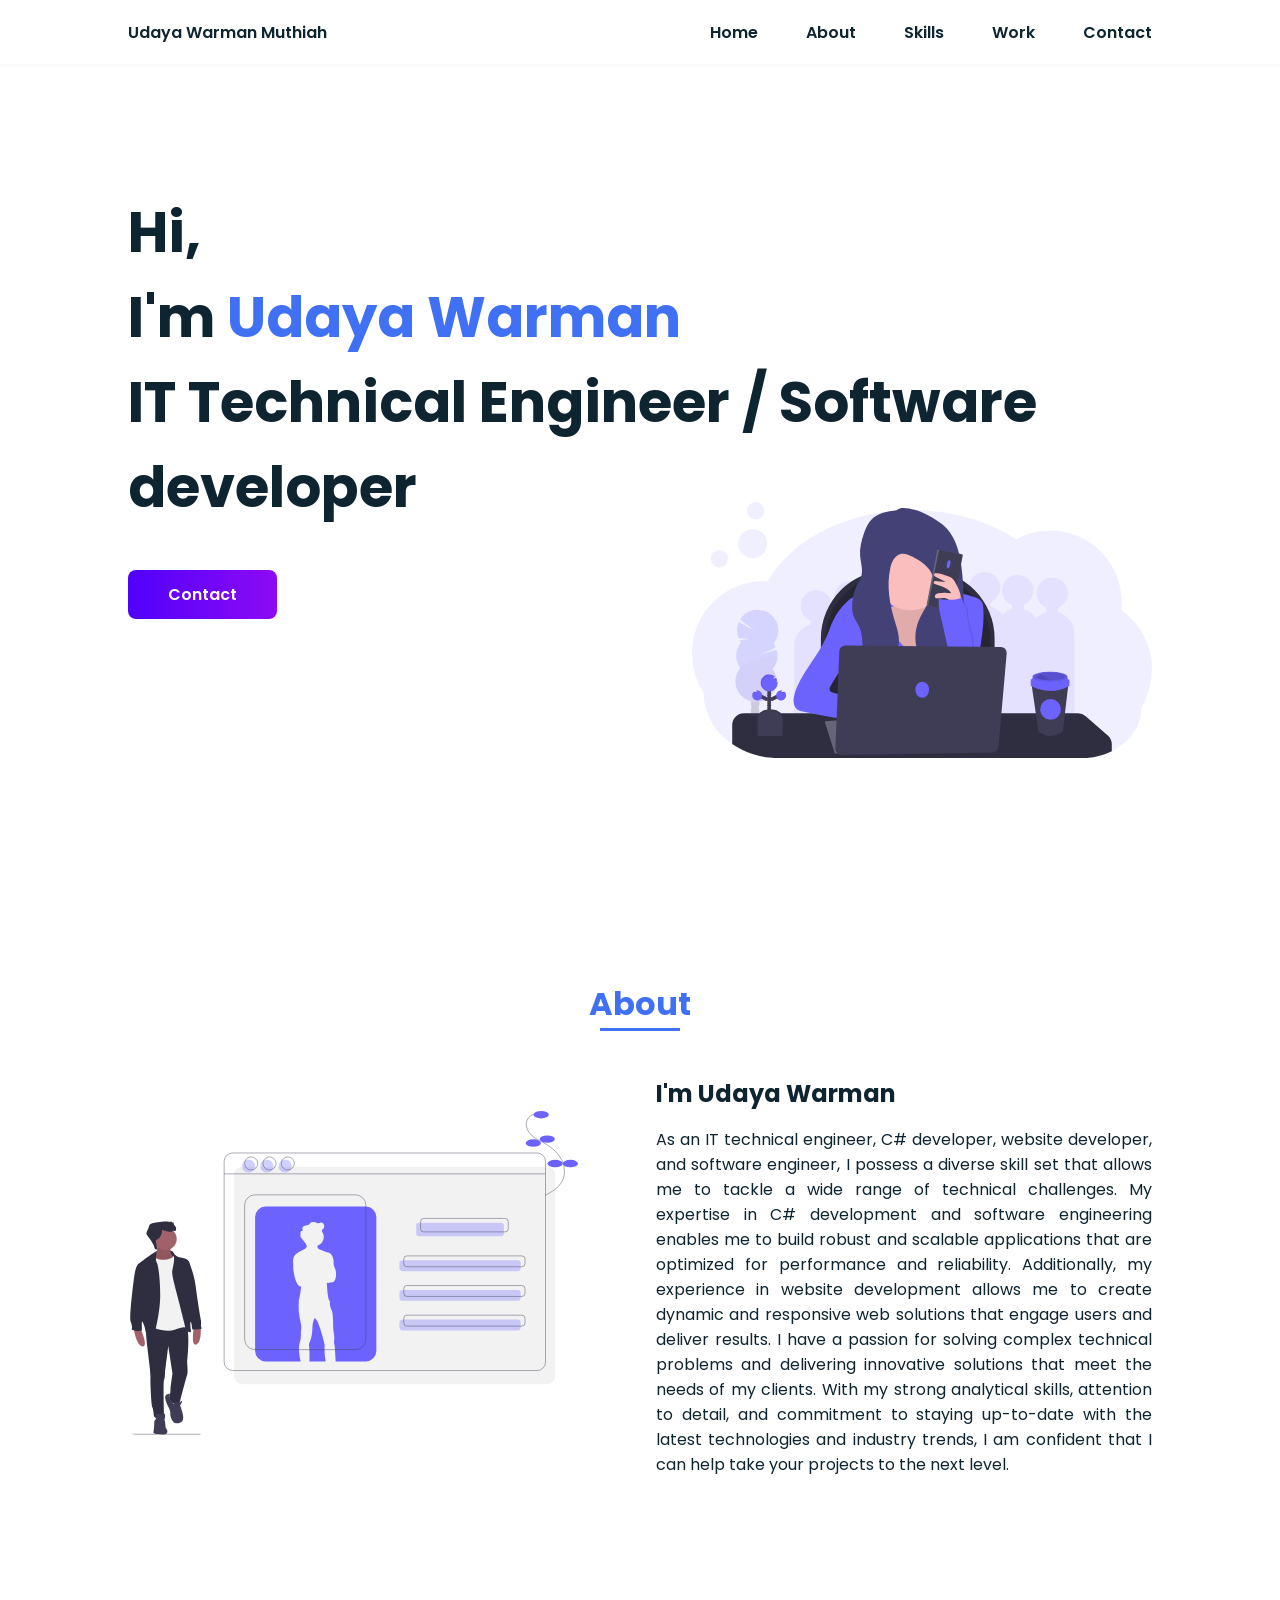
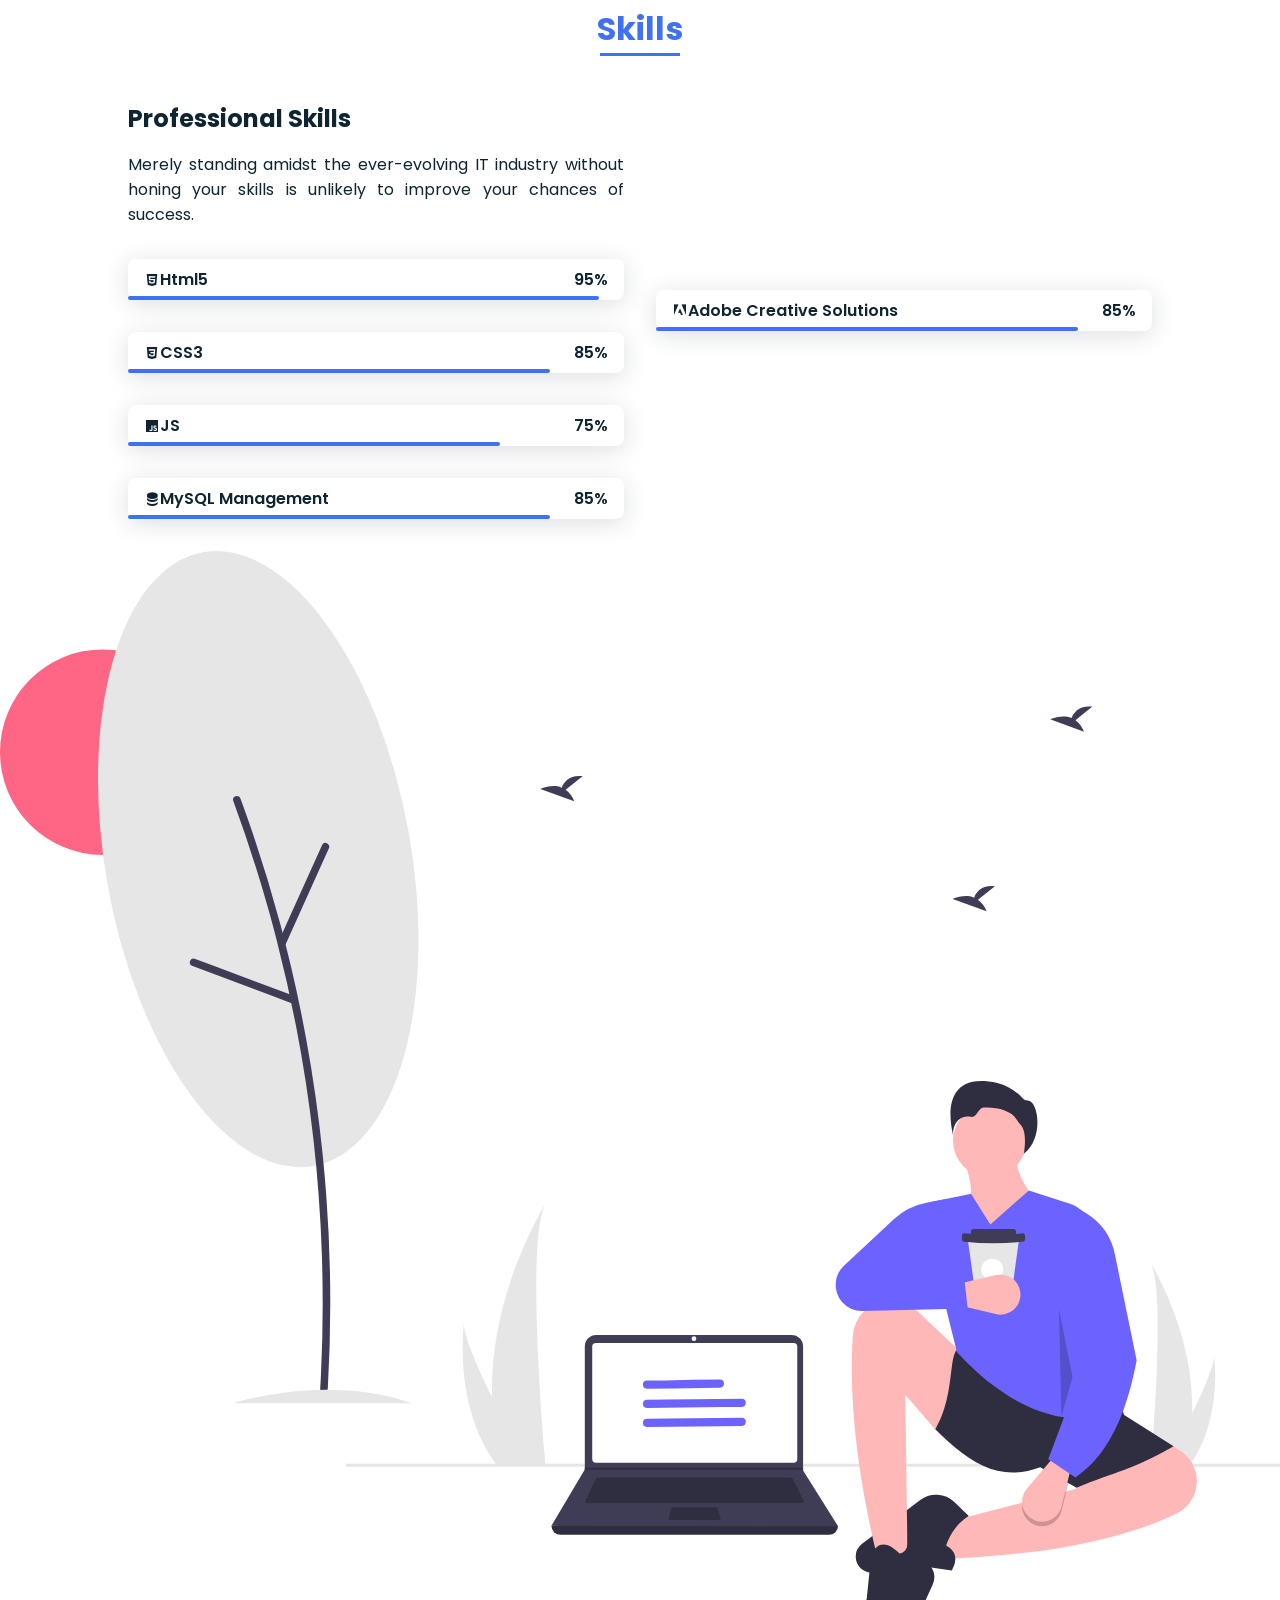
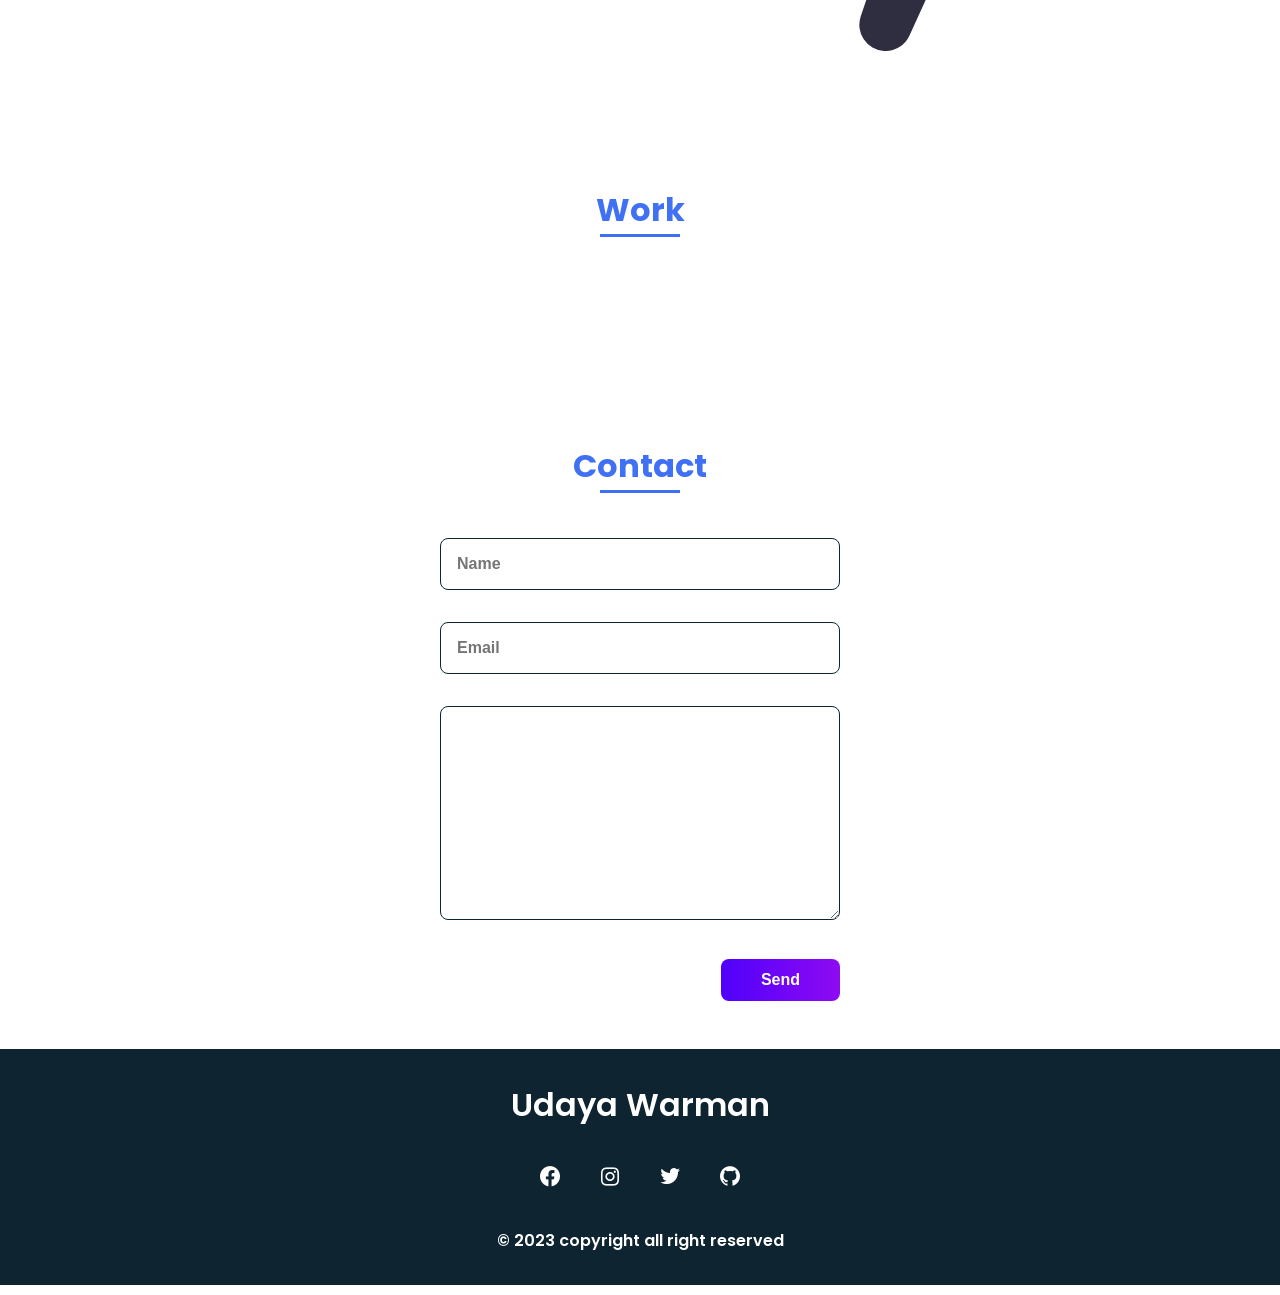
==== commit 17cde91b: "good Addedd" ====
--- a/index.html
+++ b/index.html
@@ -1,56 +1,1138 @@
 <!DOCTYPE html>
-<html lang="en">  
-
-<head>
-    <title> My Portfolio </title>
-    <meta charset="utf-8">
-
-    <link rel="stylesheet" type="text/css" href="style.css">
-    
-
-</head>
-
-<body>
-    <h1>Udaya Warman Muthiah</h1>
-
-    <nav>
-        <ul>
+<html lang="en">
+  <head>
+    <meta charset="UTF-8" />
+    <meta http-equiv="X-UA-Compatible" content="IE=edge" />
+    <meta name="viewport" content="width=device-width, initial-scale=1.0" />
+    <title>Udayawarman</title>
+    <link rel="stylesheet" href="./assets/css/styles.css" />
+    <link
+      rel="stylesheet"
+      href="https://unpkg.com/boxicons@latest/css/boxicons.min.css"
+    />
+    <link href="https://unpkg.com/aos@2.3.1/dist/aos.css" rel="stylesheet" />
+  </head>
+  <body>
+    <!-- Header Section -->
+    <header class="header">
+      <nav class="nav bd_grid">
+        <div>
+          <a href="#" class="nav_logo">Udaya Warman Muthiah</a>
+        </div>
+
+        <div class="nav_menu" id="nav_menu">
+          <ul class="nav_list">
             <li class="nav_items">
-                <a href="#home" class="nav_link active">Home</a>
+              <a href="#home" class="nav_link active">Home</a>
             </li>
             <li class="nav_items">
-                <a href="#work" class="nav_link active">Work</a>
+              <a href="#about" class="nav_link active">About</a>
             </li>
             <li class="nav_items">
-                <a href="#skills" class="nav_link active">Skills</a>
+              <a href="#skills" class="nav_link active">Skills</a>
             </li>
             <li class="nav_items">
-                <a href="#about" class="nav_link active">About</a>
+              <a href="#work" class="nav_link active">Work</a>
             </li>
             <li class="nav_items">
-                <a href="#contact" class="nav_link active">Contact</a>
+              <a href="#contact" class="nav_link active">Contact</a>
             </li>
-        </ul>
-    </nav>
-    <a href="https://ibb.co/G0FtX3b"><img src="https://i.ibb.co/0cQFkVd/image.png" alt="image" border="0"></a><br /><a target='_blank' </a><br />
-    
-    
-   
-
-   
-
-
-
-
-
-
-    <p> Hi, my name is Udaya Warman Muthiah. 
-
-        Udayawarman, an experienced IT Technical Engineer from Sri Lanka, is currently advancing his knowledge by pursuing a Bachelor’s degree in Information Technology at the Southern Institute of Technology in New Zealand. 
-        Specializing in web and software development, as well as IT technical development, Udayawarman brings a unique set of skills to the IT industry. As he continues his academic journey, 
-        he is keen to apply his skills and knowledge to tackle real-world IT challenges, thereby contributing to the field and enhancing his professional growth.
-    </p>
-
-</body>
-
+          </ul>
+        </div>
+
+        <div class="nav_toggle" id="nav_toggle">
+          <i class="bx bx-menu-alt-right"></i>
+        </div>
+      </nav>
+    </header>
+
+    <main class="main">
+      <!-- HOME SECTION -->
+      <section class="home bd_grid" id="home">
+        <div class="home_data" data-aos="fade-down">
+          <h1 class="home_title">
+            Hi, <br />I'm <span class="home_title-color">Udaya Warman</span
+            ><br />IT Technical Engineer / Software developer
+          </h1>
+          <a href="#contact" class="button"> Contact</a>
+        </div>
+
+        <div class="home_social">
+          <a href="https://www.facebook.com/karanudayakaran?mibextid=LQQJ4d" class="home_social-icon" data-aos="fade-down"
+            ><i class="bx bxl-facebook-circle"></i
+          ></a>
+          <a
+            href="https://instagram.com/warman_lawanya?igshid=YmMyMTA2M2Y="
+            class="home_social-icon"
+            data-aos="fade-down"
+            data-aos-delay="250"
+            ><i class="bx bxl-instagram"></i
+          ></a>
+          <a
+            href="#"
+            class="home_social-icon"
+            data-aos="fade-down"
+            data-aos-delay="300"
+            ><i class="bx bxl-twitter"></i
+          ></a>
+          <a
+            href="https://github.com/udayudaya789"
+            class="home_social-icon"
+            data-aos="fade-down"
+            data-aos-delay="350"
+            ><i class="bx bxl-github"></i
+          ></a>
+        </div>
+
+        <div class="home_img" data-aos="fade-down" data-aos-delay="500">
+          <svg
+            id="a154b3ae-224e-4b43-86b8-0ffeb27982c5"
+            data-name="Layer 1"
+            xmlns="http://www.w3.org/2000/svg"
+            viewBox="0 0 1144 637"
+          >
+            <title>working remotely</title>
+            <path
+              d="M1172,547.81a180.56,180.56,0,0,1-26.12,93.88c0,34.62-16.14,66-42.32,88.87a144.74,144.74,0,0,1-21.08,15.28c-.3.19-.61.37-.92.55-.56.33-1.12.66-1.69,1l-.53.31h0c-2.39,1.35-4.83,2.65-7.32,3.87a165.67,165.67,0,0,1-73.76,17H245.17q-9,0-17.84-.72a211.15,211.15,0,0,1-61.06-14.14q-5.72-2.26-11.22-4.86-2.62-1.23-5.19-2.53c-1.07-.54-2.14-1.1-3.2-1.66A190.5,190.5,0,0,1,128,733.32a183.89,183.89,0,0,1-15.8-12.12C78.17,692,57.12,651.59,57.12,607A180.5,180.5,0,0,1,28,508.32c0-99.14,79.24-179.51,177-179.51,3,0,6,.09,9,.25.43,0,.85,0,1.28.06,16.48-28.09,38.51-53.9,65-76.62,72.24-61.9,177.82-100.92,295.43-100.92,98.82,0,189.15,27.55,258.34,73.07A174.18,174.18,0,0,1,920,202.1c97.74,0,177,80.37,177,179.51a184.9,184.9,0,0,1-1,18.78A180,180,0,0,1,1172,547.81Z"
+              transform="translate(-28 -131.5)"
+              fill="#6c63ff"
+              opacity="0.1"
+            />
+            <path
+              d="M938.69,405.47V394.74a39.05,39.05,0,1,0-29.38,0v10.73A55,55,0,0,0,883.77,421a55.08,55.08,0,0,0-31.08-22.52V387.74a39.05,39.05,0,1,0-29.38,0v10.73a55,55,0,0,0-23.21,13.16,55.08,55.08,0,0,0-29.41-20.16V380.74a39.05,39.05,0,1,0-29.38,0v10.73a55,55,0,0,0-26,16.06,55.09,55.09,0,0,0-36.57-33.06V363.74a39.05,39.05,0,1,0-29.38,0v10.73a55,55,0,0,0-40,47.77,54.62,54.62,0,0,0-16.57-7.77V403.74a39.05,39.05,0,1,0-29.38,0v10.73a55.18,55.18,0,0,0-34.66,28.7,54.58,54.58,0,0,0-15-6.7V425.74a39.05,39.05,0,1,0-29.38,0v10.73a54.29,54.29,0,0,0-14.21,6.22,55.14,55.14,0,0,0-34.41-28.22V403.74a39.05,39.05,0,1,0-29.38,0v10.73a55.1,55.1,0,0,0-35.87,31.36,55,55,0,0,0-18.75-9.36V425.74a39.05,39.05,0,1,0-29.38,0v10.73a55,55,0,0,0-40.31,53v248H392v-22h52v22H554v-22h79v-40h68v17h82v7h86v7H979v-248A55,55,0,0,0,938.69,405.47Z"
+              transform="translate(-28 -131.5)"
+              fill="#6c63ff"
+              opacity="0.1"
+            />
+            <path
+              d="M490.78,169h91.43A170.28,170.28,0,0,1,752.5,339.28V570a0,0,0,0,1,0,0h-432a0,0,0,0,1,0,0V339.28A170.28,170.28,0,0,1,490.78,169Z"
+              fill="#2f2e41"
+            />
+            <path
+              d="M500.78,178.28h71.43A170.28,170.28,0,0,1,742.5,348.56V560.71a0,0,0,0,1,0,0h-412a0,0,0,0,1,0,0V348.56A170.28,170.28,0,0,1,500.78,178.28Z"
+              opacity="0.2"
+            />
+            <path
+              d="M1072,734.09v17.46a165.67,165.67,0,0,1-73.76,17H245.17q-9,0-17.84-.72a211.15,211.15,0,0,1-61.06-14.14q-5.72-2.26-11.22-4.86-2.62-1.23-5.19-2.53c-1.07-.54-2.14-1.1-3.2-1.66A190.5,190.5,0,0,1,128,733.32V685.9A28.9,28.9,0,0,1,156.9,657H988.13a28.9,28.9,0,0,1,19,7.17l55,48.2A28.87,28.87,0,0,1,1072,734.09Z"
+              transform="translate(-28 -131.5)"
+              fill="#2f2e41"
+            />
+            <path
+              d="M510.67,357.31q-32.71,2.16-65.17,7c-6.15.92-12.39,1.94-18,4.66a52.8,52.8,0,0,0-11.94,8.56,157.38,157.38,0,0,0-38,51.53c-5.57,12.15-9.57,25-14.82,37.25-18.69,43.75-52.59,79.53-72.32,122.82-4.27,9.37-7.87,19.15-9.3,29.34-1.48,10.54.2,22.84,8.86,29,4,2.83,8.86,4,13.62,5a1641.51,1641.51,0,0,0,181.57,29.65c-6.61-6.38-8.82-16.27-7.95-25.41s4.46-17.78,8-26.25q-51.81-11.43-103.36-24c-5.13-1.25-11.29-3.6-11.92-8.84-.32-2.67,1-5.24,2.3-7.59a407.17,407.17,0,0,1,52.4-74c0,28.06-1.39,59.75-1.39,87.82H747.35a248,248,0,0,1-6.84-48.85C739,501.24,757.1,447.89,752.4,394.24c-.44-4.95-1.12-10.05-3.71-14.29-4.47-7.32-13.39-10.35-21.59-12.85-31.44-9.56-63.54-19.23-96.4-18.48-9.77.23-19.5,1.37-29.21,2.52C571.9,354.63,540.4,355.34,510.67,357.31Z"
+              transform="translate(-28 -131.5)"
+              fill="#6c63ff"
+            />
+            <path
+              d="M358.88,679.82l23.6,75.53a2.36,2.36,0,0,0,2.25,1.65H486l-24-88-101.06,7.77A2.36,2.36,0,0,0,358.88,679.82Z"
+              transform="translate(-28 -131.5)"
+              fill="#656478"
+            />
+            <path
+              d="M532,389.79c-4.4,2.53-9.53,3.44-14.53,4.31l-32.27,5.6c-6.28,1.09-12.89,2.33-17.73,6.48-9.9,8.47-7.76,24.06-4.76,36.74l6,25.44c4.52,19.12,9.14,38.47,18.41,55.79,16.19,30.23,45.89,52,78.55,62.49,11.67,3.75,24,6.19,36.18,4.85,23.86-2.62,44.27-19.63,56.85-40.08s18.57-44.17,24.06-67.55c5.27-22.38,10.28-45.08,9.94-68.08-.1-7.16-.82-14.64-4.64-20.71-8.37-13.33-27.34-14.33-42.89-11.87-2.42.39-4.93.81-7.26.08-7-2.18-7.16-11.79-10.16-18.46-5.67-12.58-22.49-14.81-36.24-13.67s-35.16,2.61-47.14,10.4C532.85,369,545.51,382,532,389.79Z"
+              transform="translate(-28 -131.5)"
+              fill="#fbbebe"
+            />
+            <path
+              d="M532,389.79c-4.4,2.53-9.53,3.44-14.53,4.31l-32.27,5.6c-6.28,1.09-12.89,2.33-17.73,6.48-9.9,8.47-7.76,24.06-4.76,36.74l6,25.44c4.52,19.12,9.14,38.47,18.41,55.79,16.19,30.23,45.89,52,78.55,62.49,11.67,3.75,24,6.19,36.18,4.85,23.86-2.62,44.27-19.63,56.85-40.08s18.57-44.17,24.06-67.55c5.27-22.38,10.28-45.08,9.94-68.08-.1-7.16-.82-14.64-4.64-20.71-8.37-13.33-27.34-14.33-42.89-11.87-2.42.39-4.93.81-7.26.08-7-2.18-7.16-11.79-10.16-18.46-5.67-12.58-22.49-14.81-36.24-13.67s-35.16,2.61-47.14,10.4C532.85,369,545.51,382,532,389.79Z"
+              transform="translate(-28 -131.5)"
+              opacity="0.1"
+            />
+            <path
+              d="M505.29,418.45c4.88,10.24,8.54,21.1,14.44,30.79,4.69,7.7,10.7,14.49,16.68,21.24C551.9,488,567.59,505.66,586.76,519a222.93,222.93,0,0,1,55.37-109c8.26-8.87,18.6-17.61,30.72-17.28,7.52.21,14.46,3.94,20.72,8.09,7,4.63,13.62,10,18.65,16.67,7.95,10.62,11.38,24.07,12,37.32s-1.44,26.47-3.48,39.57l-10.5,67.71c-.61,3.92-1.46,8.25-4.66,10.6a14.67,14.67,0,0,1-6,2.16c-38.17,7.43-77.51,2.61-116.4,2.23-43-.41-87.19,4.49-127.92-9.19-2.13-.72-4.34-1.55-5.78-3.26a12.06,12.06,0,0,1-2-4.31c-9.49-30.72-1.88-63.73,3.75-95.38a748.38,748.38,0,0,0,9.51-75.78c.17-2.29,25.33,2.77,28.14,4.39C496.53,398.07,501.61,410.73,505.29,418.45Z"
+              transform="translate(-28 -131.5)"
+              fill="#6c63ff"
+            />
+            <g opacity="0.2">
+              <path
+                d="M194.87,668.29c0,.46-.05.91-.1,1.35q-5.72-2.26-11.22-4.86a9.1,9.1,0,0,1-5.19-2.53c-1.07-.54-2.14-1.1-3.2-1.66a13.68,13.68,0,0,1,.81-1.46c2.06-3.26,5.19-5.3,8.64-5.19s6.44,2.34,8.29,5.71A16.87,16.87,0,0,1,194.87,668.29Z"
+                transform="translate(-28 -131.5)"
+                fill="#3f3d56"
+              />
+              <path
+                d="M195.41,651.17a16.88,16.88,0,0,1-2.51,8.48c-2.06,3.25-5.19,5.29-8.64,5.18l-.71-.05a9.1,9.1,0,0,1-5.19-2.53,12.53,12.53,0,0,1-2.39-3.12,17.55,17.55,0,0,1,.54-17.12c2.06-3.26,5.19-5.3,8.64-5.19s6.44,2.34,8.29,5.71A16.87,16.87,0,0,1,195.41,651.17Z"
+                transform="translate(-28 -131.5)"
+                fill="#3f3d56"
+              />
+              <ellipse
+                cx="185.25"
+                cy="633.7"
+                rx="14.01"
+                ry="10.7"
+                transform="translate(-481.98 667.38) rotate(-88.19)"
+                fill="#3f3d56"
+              />
+              <ellipse
+                cx="185.79"
+                cy="616.59"
+                rx="14.01"
+                ry="10.7"
+                transform="translate(-464.35 651.34) rotate(-88.19)"
+                fill="#3f3d56"
+              />
+              <ellipse
+                cx="186.33"
+                cy="599.47"
+                rx="14.01"
+                ry="10.7"
+                transform="translate(-446.72 635.3) rotate(-88.19)"
+                fill="#3f3d56"
+              />
+              <path
+                d="M150,481.05a49.66,49.66,0,0,1-3.8-6l28.26-3.73L144,470.6a51.38,51.38,0,0,1,.31-40.64l40.12,22.44-36.75-28.84a51.28,51.28,0,1,1,82.84,60,51.12,51.12,0,0,1,5.55,9.53L199,510.93l39.33-11.83A51.34,51.34,0,0,1,228.53,547,51.28,51.28,0,1,1,148,544.43a51.28,51.28,0,0,1,2-63.38Z"
+                transform="translate(-28 -131.5)"
+                fill="#6c63ff"
+              />
+              <path
+                d="M240.5,515.62a51.06,51.06,0,0,1-12,31.35A51.28,51.28,0,1,1,148,544.43C141.37,535.49,240.68,509.87,240.5,515.62Z"
+                transform="translate(-28 -131.5)"
+                opacity="0.1"
+              />
+            </g>
+            <circle
+              cx="68.02"
+              cy="141.18"
+              r="21.63"
+              fill="#6c63ff"
+              opacity="0.1"
+            />
+            <circle
+              cx="158.17"
+              cy="21.63"
+              r="21.63"
+              fill="#6c63ff"
+              opacity="0.1"
+            />
+            <circle
+              cx="150.84"
+              cy="103.76"
+              r="36.25"
+              fill="#6c63ff"
+              opacity="0.1"
+            />
+            <circle cx="543" cy="185.5" r="84" fill="#fbbebe" />
+            <path
+              d="M536.88,152.17c-22.41,2.84-46.6,6.59-62.44,22.69-8.86,9-14.05,21-18.32,32.88-6.62,18.5-11.55,38-10,57.63,1.38,17.56,7.88,35.52,2.62,52.34-2.42,7.74-7.17,14.5-10.86,21.71-6.84,13.39-10.06,28.4-11.24,43.39-.82,10.31-.66,20.92,2.73,30.69,3.61,10.4,10.65,19.25,15.11,29.31,6.6,14.86,7.26,31.58,7.77,47.83s.94,32.39,1.32,48.58c.24,10.18.26,21.08-5.37,29.57,20.79-8.33,41.87-16.83,59.66-30.43s32.19-33.21,34.49-55.49c1.86-18.06-4.24-35.86-9.5-53.24-13-43-21.4-88.84-11.94-132.75,3.41-15.81,11.7-33.46,27.61-36.37,9.71-1.77,19.4,2.66,28.15,7.24,20.68,10.82,42,24.82,49.7,46.85,7,19.92,1.11,42.11-8,61.13s-21.51,36.51-28.59,56.39c-10.87,30.5-7.81,66.21,10.25,93.08s51.43,43.4,83.52,39.06c-2.51-10.84-10.38-19.6-14.6-29.9-7.67-18.71-2.5-40.23,5.75-58.69S694.21,440,699.37,420.4c3.64-13.8,4.08-28.22,4.06-42.49,0-22.46-1.11-44.93-3.27-67.29s-5.46-45-12.58-66.51c-5.72-17.25-14.05-33.93-26.51-47.16-13.26-14.09-30.52-23.64-47.47-33-10.14-5.58-20.5-11.23-31.88-13.32-9-1.65-18.46-4-27.64-4.15C547.84,146.39,541.28,147.74,536.88,152.17Z"
+              transform="translate(-28 -131.5)"
+              fill="#434175"
+            />
+            <rect
+              x="624.01"
+              y="254.09"
+              width="60.85"
+              height="141.74"
+              rx="2.9"
+              transform="translate(45.9 -250.24) rotate(10.98)"
+              fill="#656478"
+            />
+            <rect
+              x="628.09"
+              y="254.88"
+              width="60.85"
+              height="141.74"
+              rx="2.9"
+              transform="translate(46.13 -251) rotate(10.98)"
+              fill="#3f3d56"
+            />
+            <ellipse
+              cx="666.17"
+              cy="286.29"
+              rx="10.05"
+              ry="4.15"
+              transform="translate(230.2 754.21) rotate(-79.02)"
+              fill="#6c63ff"
+            />
+            <path
+              d="M683,332.5c-2.64-4.67-5.46-9.5-9.91-12.49a35,35,0,0,0-8.18-3.67c-9.69-3.39-19.54-6.81-29.79-7.35-1.67-.08-3.58,0-4.67,1.28-2.24,2.63,1.31,6.21,4.38,7.8l24.42,12.65-22.51-2.38c-3.27-.35-7.93.54-7.69,3.82.16,2.15,2.52,3.32,4.56,4,14.45,5,31.15,8.92,39.06,22-10.54-1-21.31-2-31.64.32-2.83.64-5.76,1.63-7.61,3.86s-2.06,6,.27,7.77c1.44,1.07,3.38,1.1,5.18,1,7.33-.35,14.85-1.81,21.89.28s13.29,9.47,10.86,16.39c6.24.56,13.62,0,19.39-2.69,6.36-3,6.21-8.64,5.82-15.44C696,356.33,689.39,343.9,683,332.5Z"
+              transform="translate(-28 -131.5)"
+              fill="#fbbebe"
+            />
+            <path
+              d="M676.69,550.49a1125.21,1125.21,0,0,0-23-116.92c-5-20-10.68-40.34-9.25-60.92,20.66,2.63,39.17,4.58,58.21-3.86.31,10.81,8.15,20,11,30.45,1.91,7,1.19,14.41,1.94,21.62s3,14.2,4.93,21.21a260.23,260.23,0,0,1,6.63,106.74C709.48,550.91,694.32,553.22,676.69,550.49Z"
+              transform="translate(-28 -131.5)"
+              opacity="0.1"
+            />
+            <path
+              d="M673.69,550.49a1125.21,1125.21,0,0,0-23-116.92c-5-20-10.68-40.34-9.25-60.92,20.66,2.63,39.17,4.58,58.21-3.86.31,10.81,8.15,20,11,30.45,1.91,7,1.19,14.41,1.94,21.62s3,14.2,4.93,21.21a260.23,260.23,0,0,1,6.63,106.74C706.48,550.91,691.32,553.22,673.69,550.49Z"
+              transform="translate(-28 -131.5)"
+              fill="#6c63ff"
+            />
+            <path
+              d="M384.63,745.27l9.79-242.87a14.86,14.86,0,0,1,15-14.26l386.52,3.7A14.86,14.86,0,0,1,810.59,508L790.17,740.67a14.86,14.86,0,0,1-14.55,13.56l-375.88,6.5A14.87,14.87,0,0,1,384.63,745.27Z"
+              transform="translate(-28 -131.5)"
+              fill="#3f3d56"
+            />
+            <ellipse cx="572.5" cy="467" rx="17" ry="20" fill="#6c63ff" />
+            <path
+              d="M964,584.76l-.8,6.86-13,110.86c-33.89,23.63-60.25.92-60.48,0L873.34,591.1l-.93-6.34Z"
+              transform="translate(-28 -131.5)"
+              fill="#3f3d56"
+            />
+            <path
+              d="M964,584.76l-.8,6.86c-38.18,22.2-78.91,4.92-89.86-.52l-.93-6.34Z"
+              transform="translate(-28 -131.5)"
+              opacity="0.1"
+            />
+            <path
+              d="M870.5,578.74v10s50.5,29.36,96,0v-10Z"
+              transform="translate(-28 -131.5)"
+              fill="#6c63ff"
+            />
+            <path
+              d="M876.37,565.53s-1.47,6.75-5.87,7.34v8.51h96v-7.63s-5.87-1.47-5-8.22Z"
+              transform="translate(-28 -131.5)"
+              fill="#6c63ff"
+            />
+            <ellipse
+              cx="890.21"
+              cy="434.76"
+              rx="43.3"
+              ry="12.48"
+              fill="#6c63ff"
+            />
+            <ellipse
+              cx="890.21"
+              cy="434.76"
+              rx="43.3"
+              ry="12.48"
+              opacity="0.1"
+            />
+            <path
+              d="M956.22,565.53c0,5-16.42,9.1-36.69,9.1h-1.08c-13.61-.1-25.37-2-31.37-4.84-2.71-1.28-4.25-2.73-4.25-4.26,0-2.54,4.2-4.84,11-6.49a113.49,113.49,0,0,1,25.73-2.61C939.8,556.43,956.22,560.5,956.22,565.53Z"
+              transform="translate(-28 -131.5)"
+              opacity="0.1"
+            />
+            <path
+              d="M918.45,574.63c-13.61-.1-25.37-2-31.37-4.84h0L893.8,559Z"
+              transform="translate(-28 -131.5)"
+              opacity="0.1"
+            />
+            <path
+              d="M880.1,566.23c-.52-.11-1.21.07-1.31.59a1.27,1.27,0,0,0,.2.75,10.67,10.67,0,0,0,4.78,4.09,2.85,2.85,0,0,0,1.09.35,1,1,0,0,0,1-.52,1.13,1.13,0,0,0-.07-.93,4.13,4.13,0,0,0-1.24-1.36C883.21,568.15,881.84,566.52,880.1,566.23Z"
+              transform="translate(-28 -131.5)"
+              opacity="0.1"
+            />
+            <circle cx="891.67" cy="515.79" r="25.83" fill="#6c63ff" />
+            <path
+              d="M188.33,515.85h12.11a25,25,0,0,1,25,25V578a0,0,0,0,1,0,0H163.33a0,0,0,0,1,0,0V540.85A25,25,0,0,1,188.33,515.85Z"
+              fill="#3f3d56"
+            />
+            <path
+              d="M188.33,515.85h12.11a25,25,0,0,1,25,25V578a0,0,0,0,1,0,0H163.33a0,0,0,0,1,0,0V540.85A25,25,0,0,1,188.33,515.85Z"
+              opacity="0.1"
+            />
+            <circle cx="191.9" cy="524.55" r="4.97" fill="#3f3d56" />
+            <circle cx="191.9" cy="518.34" r="4.97" fill="#3f3d56" />
+            <circle cx="191.9" cy="512.12" r="4.97" fill="#3f3d56" />
+            <circle cx="191.9" cy="505.91" r="4.97" fill="#3f3d56" />
+            <circle cx="191.9" cy="499.7" r="4.97" fill="#3f3d56" />
+            <circle cx="191.9" cy="493.49" r="4.97" fill="#3f3d56" />
+            <circle cx="191.9" cy="487.28" r="4.97" fill="#3f3d56" />
+            <circle cx="199.36" cy="489.76" r="4.97" fill="#3f3d56" />
+            <circle cx="204.33" cy="487.28" r="4.97" fill="#3f3d56" />
+            <circle cx="209.3" cy="484.79" r="4.97" fill="#3f3d56" />
+            <circle cx="191.9" cy="481.07" r="4.97" fill="#3f3d56" />
+            <circle cx="191.9" cy="474.86" r="4.97" fill="#3f3d56" />
+            <circle cx="191.9" cy="468.64" r="4.97" fill="#3f3d56" />
+            <circle cx="191.9" cy="462.43" r="4.97" fill="#3f3d56" />
+            <path
+              d="M240.5,577.91c-1.23.18-2.47.31-3.71.39A28.56,28.56,0,0,0,240,575a21.22,21.22,0,0,0-3-5.83,10.22,10.22,0,0,1-4,1.26c-1.23.18-2.47.31-3.71.4,1.63-1.33,3.15-3.33,4.75-5a21.09,21.09,0,1,0,6.61,12Z"
+              transform="translate(-28 -131.5)"
+              fill="#6c63ff"
+            />
+            <path
+              d="M257.11,602.6a9.68,9.68,0,0,1-4.18,1.39c-1.23.18-2.47.32-3.71.4a36.4,36.4,0,0,0,3.68-3.82,12.44,12.44,0,1,0,4.21,2Z"
+              transform="translate(-28 -131.5)"
+              fill="#6c63ff"
+            />
+            <circle cx="184.45" cy="489.76" r="4.97" fill="#3f3d56" />
+            <circle cx="179.48" cy="487.28" r="4.97" fill="#3f3d56" />
+            <circle cx="174.51" cy="484.79" r="4.97" fill="#3f3d56" />
+            <path
+              d="M182.7,602.6a9.64,9.64,0,0,0,4.18,1.39c1.23.18,2.47.32,3.71.4a35.42,35.42,0,0,1-3.68-3.82,12.44,12.44,0,1,1-4.21,2Z"
+              transform="translate(-28 -131.5)"
+              fill="#6c63ff"
+            />
+            <path
+              d="M188.33,519.58h12.11a25,25,0,0,1,25,25v32.87a4.24,4.24,0,0,1-4.24,4.24H167.57a4.24,4.24,0,0,1-4.24-4.24V544.58a25,25,0,0,1,25-25Z"
+              fill="#3f3d56"
+            />
+            <g opacity="0.1">
+              <path
+                d="M240.88,579.27a18.83,18.83,0,0,1-1.6,1.52c.57,0,1.13-.09,1.7-.15C241,580.18,240.93,579.72,240.88,579.27Z"
+                transform="translate(-28 -131.5)"
+              />
+              <path
+                d="M231.82,573.33c1.25-.08,2.48-.21,3.72-.39a12,12,0,0,0,3.23-.88,21.28,21.28,0,0,0-1.74-2.87,7.52,7.52,0,0,1-2,.85A28.79,28.79,0,0,1,231.82,573.33Z"
+                transform="translate(-28 -131.5)"
+              />
+              <path
+                d="M201.27,584a21.08,21.08,0,0,1,32.5-17.76l.32-.34a21.1,21.1,0,1,0-27.82,31.73A21,21,0,0,1,201.27,584Z"
+                transform="translate(-28 -131.5)"
+              />
+            </g>
+            <g opacity="0.1">
+              <path
+                d="M249.22,606.87c1.24-.08,2.48-.21,3.71-.39a9.7,9.7,0,0,0,4.18-1.4,12.43,12.43,0,0,1,5,8.8,11.38,11.38,0,0,0,.07-1.31,12.38,12.38,0,0,0-5-10,9.68,9.68,0,0,1-4.18,1.39l-1,.13A25.37,25.37,0,0,1,249.22,606.87Z"
+                transform="translate(-28 -131.5)"
+              />
+              <path
+                d="M249.72,602.63a10.19,10.19,0,0,1,1.24.09c.65-.69,1.29-1.43,1.94-2.15a12.4,12.4,0,0,0-15.6,12c0,.42,0,.83.06,1.24A12.42,12.42,0,0,1,249.72,602.63Z"
+                transform="translate(-28 -131.5)"
+              />
+            </g>
+            <g opacity="0.1">
+              <path
+                d="M190.59,606.87c-1.24-.08-2.48-.21-3.71-.39a9.65,9.65,0,0,1-4.18-1.4,12.43,12.43,0,0,0-5,8.8,11.38,11.38,0,0,1-.07-1.31,12.38,12.38,0,0,1,5-10,9.64,9.64,0,0,0,4.18,1.39l1,.13A23.67,23.67,0,0,0,190.59,606.87Z"
+                transform="translate(-28 -131.5)"
+              />
+              <path
+                d="M190.09,602.63a10.36,10.36,0,0,0-1.25.09c-.64-.69-1.28-1.43-1.93-2.15a12.4,12.4,0,0,1,15.6,12c0,.42,0,.83-.06,1.24A12.42,12.42,0,0,0,190.09,602.63Z"
+                transform="translate(-28 -131.5)"
+              />
+            </g>
+          </svg>
+        </div>
+      </section>
+
+      <!-- ABOUT SECTION -->
+      <section class="about section" id="about">
+        <h2 class="section-title" data-aos="fade-down">About</h2>
+
+        <div class="about_container bd_grid">
+          <div class="about_img" data-aos="fade-down" data-aos-delay="50">
+            <svg
+              id="fe80fb2b-bcaf-407e-919b-306adc32f78b"
+              data-name="Layer 1"
+              xmlns="http://www.w3.org/2000/svg"
+              viewBox="0 0 1032 741.75278"
+            >
+              <title>profile</title>
+              <line
+                y1="741.25278"
+                x2="166"
+                y2="741.25278"
+                fill="none"
+                stroke="#3f3d56"
+                stroke-miterlimit="10"
+              />
+              <rect
+                x="243"
+                y="127.75278"
+                width="737"
+                height="499"
+                rx="19.39764"
+                fill="#f2f2f2"
+              />
+              <rect
+                x="220.5"
+                y="96.25278"
+                width="737"
+                height="499"
+                rx="19.39764"
+                fill="none"
+                stroke="#3f3d56"
+                stroke-miterlimit="10"
+              />
+              <line
+                x1="220.5"
+                y1="144.09298"
+                x2="957.5"
+                y2="144.09298"
+                fill="none"
+                stroke="#3f3d56"
+                stroke-miterlimit="10"
+              />
+              <rect
+                x="661"
+                y="256.25278"
+                width="201"
+                height="31"
+                rx="7.09252"
+                fill="#6c63ff"
+                opacity="0.3"
+              />
+              <rect
+                x="622.5"
+                y="342.25278"
+                width="278"
+                height="25"
+                rx="7.09252"
+                fill="#6c63ff"
+                opacity="0.3"
+              />
+              <rect
+                x="622.5"
+                y="410.25278"
+                width="278"
+                height="25"
+                rx="7.09252"
+                fill="#6c63ff"
+                opacity="0.3"
+              />
+              <rect
+                x="622.5"
+                y="478.25278"
+                width="278"
+                height="25"
+                rx="7.09252"
+                fill="#6c63ff"
+                opacity="0.3"
+              />
+              <rect
+                x="671"
+                y="246.25278"
+                width="201"
+                height="31"
+                rx="7.09252"
+                fill="none"
+                stroke="#3f3d56"
+                stroke-miterlimit="10"
+              />
+              <rect
+                x="632.5"
+                y="332.25278"
+                width="278"
+                height="25"
+                rx="7.09252"
+                fill="none"
+                stroke="#3f3d56"
+                stroke-miterlimit="10"
+              />
+              <rect
+                x="632.5"
+                y="400.25278"
+                width="278"
+                height="25"
+                rx="7.09252"
+                fill="none"
+                stroke="#3f3d56"
+                stroke-miterlimit="10"
+              />
+              <rect
+                x="632.5"
+                y="468.25278"
+                width="278"
+                height="25"
+                rx="7.09252"
+                fill="none"
+                stroke="#3f3d56"
+                stroke-miterlimit="10"
+              />
+              <circle
+                cx="276.5"
+                cy="126.25278"
+                r="15"
+                fill="#6c63ff"
+                opacity="0.3"
+              />
+              <circle
+                cx="318.5"
+                cy="126.25278"
+                r="15"
+                fill="#6c63ff"
+                opacity="0.3"
+              />
+              <circle
+                cx="360.5"
+                cy="126.25278"
+                r="15"
+                fill="#6c63ff"
+                opacity="0.3"
+              />
+              <circle
+                cx="282.5"
+                cy="120.25278"
+                r="15"
+                fill="none"
+                stroke="#3f3d56"
+                stroke-miterlimit="10"
+              />
+              <circle
+                cx="324.5"
+                cy="120.25278"
+                r="15"
+                fill="none"
+                stroke="#3f3d56"
+                stroke-miterlimit="10"
+              />
+              <circle
+                cx="366.5"
+                cy="120.25278"
+                r="15"
+                fill="none"
+                stroke="#3f3d56"
+                stroke-miterlimit="10"
+              />
+              <path
+                d="M537.854,653.37916c-2.51135-11.56848-3.17724-27.36932-2.33252-38.36047,0,0-12.69836-55.78644-22.68994-60.99133l-.00305.003c-.153.19678-5.00195,6.55383-5.61706,26.22443-.62452,19.98284-7.69971,33.09655-7.69971,33.09655s2.28955,24.90766.98047,40.02777Z"
+                transform="translate(-84.5 -79.12639)"
+                fill="#6c63ff"
+              />
+              <path
+                d="M630.22827,298.37916H399.77173A23.77169,23.77169,0,0,0,376,322.15083V629.6075a23.77168,23.77168,0,0,0,23.77173,23.77166h80.855c-2.7002-11.19934-6.057-28.69067-2.65735-40.85241l-.00159-.008.0022.00525c.15869-.56757.32727-1.12738.51611-1.67047a63.49747,63.49747,0,0,0,2.29175-24.35407,50.6095,50.6095,0,0,0,0-21.23175c-2.4978-11.65564-4.24634-23.10522-4.24634-23.10522s-1.377-15.40234-.1748-24.84424c.02661-.2074.05762-.404.08667-.60541-.42432-.09655-.66235-.15228-.66235-.15228s3.53881-16.02789,4.78759-26.22748c.29493-2.40783.683-5.46032,1.10315-8.71478a20.93993,20.93993,0,0,1-3.3927-.86035c-11.24035-3.9549-14.779-39.75751-14.779-39.75751V429.656s-3.74683-17.38092,9.36694-25.08258c12.62793-7.41644,17.66968-9.44617,18.02613-9.58643.09619-.06878.19018-.13128.28833-.20727a11.06127,11.06127,0,0,0,3.28967-4.23371q.02619-.42873.01233-.85211c-.21326-4.06665-3.04419-7.76507-5.73047-10.99225q-3.43653-4.12857-6.87341-8.25726a8.07194,8.07194,0,0,1-1.77027-2.86487,6.604,6.604,0,0,1-.187-1.80389q-.00275-.33691.004-.673.056-3.07836.16724-6.15545c.06445-1.79224.51562-4.05353,2.27075-4.42182.91284-.19159,2.12109.14246,2.60364-.65576a1.56534,1.56534,0,0,0,.11682-1.06054c-.00586.02661-.00733.05444-.015.0805-.00586-.03339-.01159-.06695-.01782-.09985a22.43656,22.43656,0,0,1-.65051-4.38636,5.84207,5.84207,0,0,1,.282-1.96984c1.01672-2.97516,4.51782-4.196,7.61133-4.75727,3.09375-.56134,6.56653-1.04425,8.5083-3.51709a26.9506,26.9506,0,0,1,1.68884-2.37384,6.62979,6.62979,0,0,1,3.16589-1.59674,17.49792,17.49792,0,0,1,11.50623,1.02118c1.49646.68286,2.99963,1.60248,4.64124,1.49841,1.70507-.108,3.16162-1.3081,4.84509-1.60009,2.71911-.47156,5.31872,1.56567,6.65869,3.97827a9.85108,9.85108,0,0,1,1.23279,5.02313,6.912,6.912,0,0,1-1.76416,4.74109c-1.17017,1.24145-2.91626,2.09418-3.4021,3.72955-.198.66565-.152,1.38257-.32691,2.05457-.02185.084-.05737.16241-.08606.24365.03211.04169.06714.08112.09888.123a21.231,21.231,0,0,1-10.33215,33.01928c-.00794.21058-.01624.42133-.01514.63306a9.173,9.173,0,0,0,2.8396,7.0647l18.54724,7.606s11.16565-1.3534,15.19495,15.30957a28.82628,28.82628,0,0,1,.68982,8.45746c-.14636,2.51251.19507,6.93573,3.05725,12.66,4.57934,9.15881,3.53857,30.18237-5.82837,32.26392-8.87231,1.97161-12.32361,1.14331-12.66382,1.05023l-.02014.3681c.14612,3.94489,1.55029,37.969,6.64758,42.086,1.40955,1.13849,1.14026,1.90753-.01635,2.42578l.0028.00336s.0094.21856.03113.612c.15308,2.48846.93994,11.96472,4.35254,17.357,3.956,6.24457,3.54077,42.25739,3.54077,42.25739l2.70386,21.23181s-1.66419,13.11371,0,15.4024c.94556,1.29785,2.09057,21.40351,2.905,38.56964h69.53027A23.77168,23.77168,0,0,0,654,629.6075V322.15083A23.77169,23.77169,0,0,0,630.22827,298.37916Z"
+                transform="translate(-84.5 -79.12639)"
+                fill="#6c63ff"
+              />
+              <rect
+                x="267.5"
+                y="192.25278"
+                width="278"
+                height="355"
+                rx="23.77165"
+                fill="none"
+                stroke="#3f3d56"
+                stroke-miterlimit="10"
+              />
+              <path
+                d="M185.32419,400.757S176,398,174,401s2.72669,24.7477,2.72669,24.7477l20.54589,1.24859-7.17022-18.10653Z"
+                transform="translate(-84.5 -79.12639)"
+                fill="#2f2e41"
+              />
+              <path
+                d="M113.44417,579.34709s18.69466,41.04232,4.29762,39.753-19.98395-39.753-19.98395-39.753Z"
+                transform="translate(-84.5 -79.12639)"
+                fill="#a0616a"
+              />
+              <path
+                d="M235.71128,575.07127s-8.20129,44.34751,5.45523,39.61078,9.76437-43.40874,9.76437-43.40874Z"
+                transform="translate(-84.5 -79.12639)"
+                fill="#a0616a"
+              />
+              <path
+                d="M181.34664,390.46647s-.21488,20.6286,7.73573,21.703-4.51251,12.03335-4.51251,12.03335l-14.18216,2.79346L149.974,425.49212l-9.025-11.60359s15.90121-7.52084,9.025-30.9429Z"
+                transform="translate(-84.5 -79.12639)"
+                fill="#a0616a"
+              />
+              <path
+                d="M181.34664,390.46647s-.21488,20.6286,7.73573,21.703-4.51251,12.03335-4.51251,12.03335l-14.18216,2.79346L149.974,425.49212l-9.025-11.60359s15.90121-7.52084,9.025-30.9429Z"
+                transform="translate(-84.5 -79.12639)"
+                opacity="0.1"
+              />
+              <path
+                d="M217.87645,564.95005s10.09942,21.703,2.14881,89.82036c0,0,2.3637,24.0667.42977,28.5792s-17.83515,65.75367-17.83515,65.75367-20.41371,4.5125-23.20717-9.025c0,0,2.79346-19.33931,2.57857-22.34765s4.51251-35.88516,4.51251-35.88516l-9.66966-63.60485-7.306,57.37329s0,16.54586-2.36369,20.19884,0,77.14236,0,77.14236,6.66132,11.17383-3.4381,11.38871-19.12443-.21488-19.984-7.306-1.28929-14.18216-3.4381-18.47979-4.94227-53.50543-4.29762-70.69593-14.18216-105.50669-9.45478-114.74659S217.87645,564.95005,217.87645,564.95005Z"
+                transform="translate(-84.5 -79.12639)"
+                fill="#2f2e41"
+              />
+              <circle cx="85.8877" cy="293.29006" r="25.78575" fill="#a0616a" />
+              <path
+                d="M144.60195,414.31829s15.68633,11.60359,38.46374,2.3637c0,0,7.52084-3.653,6.8762-9.2399s15.68633,44.91018,15.68633,44.91018l16.54586,87.88643-.85953,35.88517s-7.306-3.653-30.08337,4.51251-59.95187-9.2399-59.95187-9.2399l1.28929-92.18405,1.28928-53.72031,3.4381-11.81847S139.015,410.45043,144.60195,414.31829Z"
+                transform="translate(-84.5 -79.12639)"
+                fill="#f2f2f2"
+              />
+              <path
+                d="M182.06324,399.89323s3.79591-.61662,7.44889,5.18517,12.24823,9.45477,12.24823,9.45477,20.84348,1.28929,23.85182,12.46312,10.52918,26.43039,14.18216,54.57983,10.95894,73.05963,12.03335,76.71261-1.50417,14.8268,1.50417,18.2649-21.27325,3.4381-21.27325,3.4381-2.14881-17.62026-3.653-17.62026-1.0744,11.81847.42977,20.41372-10.95895,0-10.95895,0-9.66965-39.32327-18.90955-74.77867S184.355,452.99692,186.074,445.04631s6.44644-30.728,3.00834-32.87683S182.06324,399.89323,182.06324,399.89323Z"
+                transform="translate(-84.5 -79.12639)"
+                fill="#2f2e41"
+              />
+              <path
+                d="M151.07551,399.87428s-5.614,3.05531-19.7962,13.15473-23.85182,17.83514-23.85182,17.83514-5.58691,4.29762-9.025,29.86849S87.22865,552.48693,90.237,560.8673s4.08275,13.32264,3.00834,18.26491,22.56253,4.72739,22.99229,3.653-.64464-20.6286.42977-21.05836,6.87619,11.60359,7.9506,21.703,13.53752,18.05,16.331,18.05,17.1905-58.23282,17.40538-97.98585-4.72739-73.2745-8.38037-78.00189S151.07551,399.87428,151.07551,399.87428Z"
+                transform="translate(-84.5 -79.12639)"
+                fill="#2f2e41"
+              />
+              <path
+                d="M188.86748,751.03721s1.71905-4.72739,7.73573-3.22322,10.09942-3.86786,10.09942-3.86786,3.22322-.42977,1.0744,3.653-3.86786,6.8762-3.86786,6.8762,12.89288,29.43873,4.51251,36.52981-18.05,2.79346-18.05,2.79346-9.45477-6.66132-9.025-24.28159c0,0-.42976-5.58691-5.58691-14.61192s-9.025-22.77741-2.79346-25.356,7.83546-2.67436,7.83546-2.67436-2.916,13.33721,4.61624,17.99776Z"
+                transform="translate(-84.5 -79.12639)"
+                fill="#3f3d56"
+              />
+              <path
+                d="M148.89957,784.3438s-5.15715-9.66966,3.4381-10.74406,17.83515-1.71905,17.40538,2.79345-1.50417,11.38871-1.50417,11.38871l1.50417,4.94227s.42977,12.24823,1.93393,13.7524,9.66966,14.397-7.73572,14.397-22.56253-1.93393-21.05836-6.01667,1.93393-24.28158,1.93393-24.28158Z"
+                transform="translate(-84.5 -79.12639)"
+                fill="#3f3d56"
+              />
+              <path
+                d="M162.22221,351.78785s12.03335,3.22322,18.26491,4.51251,5.58691-2.3637,5.58691-2.3637,8.16549,1.07441,7.73572.21488,3.4381-5.372-1.0744-10.52918-3.22322-9.025-3.22322-9.025h-3.86786l-1.07441-1.50417h-6.01668s-4.5125-1.71905-16.331,0-27.93456,2.14881-29.22385,9.2399-7.95061,15.90121-5.58691,19.98395,15.90121,20.84348,17.1905,27.93456,7.30933,8.66659,7.09277,4.22585-6.23325-19.91218-1.0761-20.55682S164.5859,360.16822,162.22221,351.78785Z"
+                transform="translate(-84.5 -79.12639)"
+                fill="#2f2e41"
+              />
+              <path
+                d="M1019.38065,86.58377a22.982,22.982,0,0,0-19.80994,13.851c-4.9535,11.97382,1.42449,26.03885,10.999,34.77028s21.87358,13.72225,33.04831,20.28234c15.00952,8.81128,28.4968,21.04282,36.00691,36.74386s8.30888,35.15009-.51891,50.14991c-8.1937,13.9224-23.09255,22.2549-37.30219,29.9397"
+                transform="translate(-84.5 -79.12639)"
+                fill="none"
+                stroke="#3f3d56"
+                stroke-miterlimit="10"
+              />
+              <ellipse cx="947.5" cy="8.5" rx="17.5" ry="8.5" fill="#6c63ff" />
+              <ellipse cx="961.5" cy="64.5" rx="17.5" ry="8.5" fill="#6c63ff" />
+              <ellipse cx="929.5" cy="73.5" rx="17.5" ry="8.5" fill="#6c63ff" />
+              <ellipse
+                cx="979.5"
+                cy="120.5"
+                rx="17.5"
+                ry="8.5"
+                fill="#6c63ff"
+              />
+              <ellipse
+                cx="1014.5"
+                cy="120.5"
+                rx="17.5"
+                ry="8.5"
+                fill="#6c63ff"
+              />
+            </svg>
+          </div>
+
+          <div>
+            <h2
+              class="about_subtitle"
+              data-aos="fade-down"
+              data-aos-delay="350"
+            >
+              I'm Udaya Warman
+            </h2>
+            <p align="justify" class="about_text" data-aos="fade-down" data-aos-delay="450">
+              As an IT technical engineer, C# developer, website developer, and software engineer, 
+              I possess a diverse skill set that allows me to tackle a wide range of technical challenges. 
+              My expertise in C# development and software engineering enables me to build robust and scalable applications that are optimized for performance and reliability. 
+              Additionally, my experience in website development allows me to create dynamic and responsive web solutions that engage users and deliver results. 
+              I have a passion for solving complex technical problems and delivering innovative solutions that meet the needs of my clients. 
+              With my strong analytical skills, attention to detail, and commitment to staying up-to-date with the latest technologies and industry trends, 
+              I am confident that I can help take your projects to the next level.
+            </p>
+          </div>
+        </div>
+      </section>
+
+      <!-- SKILLS SECTION -->
+      <section class="skills section" id="skills">
+        <h2 class="section-title" data-aos="fade-down">Skills</h2>
+
+        <div class="skills_container bd_grid">
+          <div>
+            <h2
+              class="skills_subtitle"
+              data-aos="fade-down"
+              data-aos-delay="250"
+            >
+              Professional Skills
+            </h2>
+            <p align="justify" class="skills_text" data-aos="fade-down" data-aos-delay="350">
+              Merely standing amidst the ever-evolving IT industry without honing your skills is unlikely to improve your chances of success.
+            </p>
+            <!-- SKILLS HTML -->
+            <div class="skills_data" data-aos="fade-right">
+              <div class="skills_name">
+                <i class='bx bxl-html5' ></i>
+                <span class="skill_name">Html5</span>
+              </div>
+
+              <div><span class="skill_percentage">95%</span></div>
+
+              <div class="skill_bar skill_html"></div>
+            </div>
+
+            <!-- SKILLS css -->
+            <div class="skills_data" data-aos="fade-right" data-aos-delay="250">
+              <div class="skills_name">
+                <i class='bx bxl-css3' ></i>
+                <span class="skill_name">CSS3</span>
+              </div>
+
+              <div><span class="skill_percentage">85%</span></div>
+
+              <div class="skill_bar skill_css"></div>
+            </div>
+
+            <!-- SKILLS JS -->
+            <div class="skills_data" data-aos="fade-right" data-aos-delay="250">
+              <div class="skills_name">
+                <i class='bx bxl-javascript' ></i>
+                <span class="skill_name">JS</span>
+              </div>
+
+              <div><span class="skill_percentage">75%</span></div>
+
+              <div class="skill_bar skill_js"></div>
+            </div>
+
+            <!-- SKILLS UI/UX -->
+            <div class="skills_data" data-aos="fade-right" data-aos-delay="250">
+              <div class="skills_name">
+                <i class='bx bxs-data' ></i>
+                <span class="skill_name">MySQL Management</span>
+              </div>
+
+              <div><span class="skill_percentage">85%</span></div>
+
+              <div class="skill_bar skill_ui"></div>
+            </div>
+          </div>
+            
+            <!-- SKILLS Adobe -->
+            <div class="skills_data" data-aos="fade-right" data-aos-delay="250">
+              <div class="skills_name">
+                <i class='bx bxl-adobe'></i>
+                <span class="skill_name">Adobe Creative Solutions</span>
+              </div>
+              <div><span class="skill_percentage">85%</span></div>
+              <div class="skill_bar skill_ui"></div>
+            </div>
+          </div>
+
+          
+              
+
+
+             
+           
+           
+
+          <div data-aos="fade-left" data-aos-delay="350">
+            <svg
+              id="a379d9a4-f6fe-40d1-beba-a0916853bd02"
+              data-name="Layer 1"
+              xmlns="http://www.w3.org/2000/svg"
+              viewBox="0 0 938.75919 806.74836"
+            >
+              <circle
+                cx="75.36532"
+                cy="147.52379"
+                r="75.36532"
+                fill="#ff6584"
+              />
+              <path
+                d="M1004.987,679.01278a136.64937,136.64937,0,0,1-6.38326,37.7743c-.08893.28379-.18213.56334-.2753.84715H974.50666c.02541-.25416.05085-.538.07627-.84715,1.5884-18.26028,10.74606-129.39752-.20334-148.4033C975.33687,569.9256,1006.83381,620.99164,1004.987,679.01278Z"
+                transform="translate(-130.62041 -46.62582)"
+                fill="#e6e6e6"
+              />
+              <path
+                d="M1003.19956,716.78708c-.19909.28379-.40664.56758-.61842.84715H984.71056c.13555-.24144.29227-.52523.4744-.84715,2.95233-5.32856,11.69063-21.25916,19.80207-37.7743,8.71716-17.74774,16.71423-36.169,16.04074-42.836C1021.23531,637.68045,1027.267,683.51959,1003.19956,716.78708Z"
+                transform="translate(-130.62041 -46.62582)"
+                fill="#e6e6e6"
+              />
+              <rect
+                x="253.75919"
+                y="669.38465"
+                width="685"
+                height="2.24072"
+                fill="#e6e6e6"
+              />
+              <path
+                d="M822.84364,785.9808l3.32758-27.45259,94.00433-24.125-10.81466-32.444c7.53317-21.60748,20.759-32.2,44.92242-21.62931l41.56416,25.82015a26.533,26.533,0,0,1,12.49331,23.97036v0a26.51238,26.51238,0,0,1-15.09493,22.535C946.71544,774.71149,887.41112,783.15126,822.84364,785.9808Z"
+                transform="translate(-130.62041 -46.62582)"
+                fill="#ffb8b8"
+              />
+              <path
+                d="M828.66691,794.29977l-29.11638-4.15948-27.23329,5.55781a11.76263,11.76263,0,0,1-14.1045-11.0354v0a11.76267,11.76267,0,0,1,4.67429-9.88433l42.67473-32.15219A19.2662,19.2662,0,0,1,830.519,744.136l10.62634,10.23277c-7.60426,4.71745-13.25855,11.79578-16.63793,21.62931Q835.46964,782.0244,828.66691,794.29977Z"
+                transform="translate(-130.62041 -46.62582)"
+                fill="#2f2e41"
+              />
+              <circle
+                cx="725.85545"
+                cy="432.52561"
+                r="26.92727"
+                fill="#ffb8b8"
+              />
+              <path
+                d="M898.54623,532.25232l-60.31251,25.37284c4.90182-24.6117,7.3447-47.03168,0-60.72845l38.6832-4.57544C874.99682,502.84723,884.78379,516.94354,898.54623,532.25232Z"
+                transform="translate(-130.62041 -46.62582)"
+                fill="#ffb8b8"
+              />
+              <path
+                d="M796.22294,785.14891l-22.46121-1.6638c-13.76-57.37964-20.805-111.61522-17.73-161.1123a27.99719,27.99719,0,0,1,28.55155-26.31008h0a27.95972,27.95972,0,0,1,18.63912,7.698l29.04629,27.64082a119.53382,119.53382,0,0,1,29.4304,43.81895c8.2263,21.54543,5.27317,33.62388-14.36545,31.57272a48.46037,48.46037,0,0,1-31.55432-16.7762l-21.22016-24.66128Z"
+                transform="translate(-130.62041 -46.62582)"
+                fill="#ffb8b8"
+              />
+              <path
+                d="M778.829,853.33321h0a19.21665,19.21665,0,0,1-16.93815-25.37662l4.38389-12.8594,3.32759-32.444c5.12583-10.45979,12.38523-8.895,20.79742-.8319,5.348-.52506,6.49594-5.87278,5.82327-13.31035l16.86453,22.70225a13.53384,13.53384,0,0,1,1.45034,13.68454l-16.97287,37.23082A19.21666,19.21666,0,0,1,778.829,853.33321Z"
+                transform="translate(-130.62041 -46.62582)"
+                fill="#2f2e41"
+              />
+              <path
+                d="M991.30271,703.20708c-30.78017,17.46983-40.42721,17.97672-71.12716,30.36423l-26.6207-14.97414c-31.26416,11.56034-53.19528-4.287-76.95044-27.86854,15.54546-25.89253,8.67013-59.53966,18.30173-59.06466l115.21769,36.1875,4.99138,12.47846Z"
+                transform="translate(-130.62041 -46.62582)"
+                fill="#2f2e41"
+              />
+              <path
+                d="M954.28331,676.17044c-40.6823,17.60906-84.48565-1.03464-121.87286-42.01078l-24.75581-99.97937a8.344,8.344,0,0,1,6.42773-10.32486l28.72679-5.74536,14.14224,22.46121,28.28449-24.9569,30.03793,9.8201A23.19158,23.19158,0,0,1,930.9073,543.455Z"
+                transform="translate(-130.62041 -46.62582)"
+                fill="#6c63ff"
+              />
+              <path
+                d="M889.66449,760.92835h0a14.69073,14.69073,0,0,1-5.97562-23.22858l19.01689-22.43017,13.31034,7.48707-6.854,27.943A14.69072,14.69072,0,0,1,889.66449,760.92835Z"
+                transform="translate(-130.62041 -46.62582)"
+                opacity="0.2"
+              />
+              <path
+                d="M889.66449,757.60077l0,0a14.69073,14.69073,0,0,1-5.97562-23.22858L902.70572,711.942l13.31034,7.48707-6.854,27.943A14.69073,14.69073,0,0,1,889.66449,757.60077Z"
+                transform="translate(-130.62041 -46.62582)"
+                fill="#ffb8b8"
+              />
+              <path
+                d="M919.34365,726.08424,899.37813,712.7739l29.11638-77.3664L917.67986,526.429l9.86544,6.1659a46.09758,46.09758,0,0,1,20.72563,29.82761l15.99514,77.97633C957.26725,676.34074,945.60181,707.96424,919.34365,726.08424Z"
+                transform="translate(-130.62041 -46.62582)"
+                fill="#6c63ff"
+              />
+              <polygon
+                points="776.661 555.922 786.644 605.836 778.433 635.028 776.661 555.922"
+                opacity="0.2"
+              />
+              <path
+                d="M830.14152,476.84239s-15.517-50.78312,31.90729-40.13255c7.3558,1.652,13.71081,5.92791,18.76625,11.52072a4.56981,4.56981,0,0,0,3.57247,1.45942c7.57575,0,12.25524,27.07165-2.89626,38.97641,0,0,3.0916-16.01961-2.528-21.47812a12.0563,12.0563,0,0,1-2.5013-3.22058c-3.65758-7.37809-15.95243-9.79984-24.432-9.17173-4.329.32067-4.70747,7.8684-9.4997,6.81418C831.62612,459.21134,828.1454,471.843,830.14152,476.84239Z"
+                transform="translate(-130.62041 -46.62582)"
+                fill="#2f2e41"
+              />
+              <path
+                d="M877.87455,552.21622l-.3135,2.29926-1.93792,14.18773-3.17365,23.23436-.79455,5.81721a1.85307,1.85307,0,0,1-1.83645,1.60276H848.65539a1.85358,1.85358,0,0,1-1.83647-1.59825l-.80823-5.82172-3.22718-23.23436-1.97213-14.19807-.31689-2.2845a1.85321,1.85321,0,0,1,1.83531-2.10888h33.70831a1.85417,1.85417,0,0,1,1.83644,2.10446Z"
+                transform="translate(-130.62041 -46.62582)"
+                fill="#e6e6e6"
+              />
+              <path
+                d="M713.94258,497.33038H743.294a1.85356,1.85356,0,0,1,1.85356,1.85356v2.44864a1.85351,1.85351,0,0,1-1.85351,1.85351H713.94263a1.85356,1.85356,0,0,1-1.85356-1.85356V499.1839A1.85351,1.85351,0,0,1,713.94258,497.33038Z"
+                fill="#3f3d56"
+              />
+              <path
+                d="M880.52618,553.18977a196.18942,196.18942,0,0,1-42.57495,0,1.85342,1.85342,0,0,1-1.85346-1.85341h0v-2.44879a1.85343,1.85343,0,0,1,1.85346-1.85341,174.44189,174.44189,0,0,0,42.57495,0,1.85344,1.85344,0,0,1,1.85341,1.85341v2.44879A1.85344,1.85344,0,0,1,880.52618,553.18977Z"
+                transform="translate(-130.62041 -46.62582)"
+                fill="#3f3d56"
+              />
+              <circle cx="727.75919" cy="527.00841" r="8" fill="#fff" />
+              <path
+                d="M878.94621,590.46462v0A14.69073,14.69073,0,0,1,860.9047,606.269L832.31055,599.404l.68373-15.25628,28.0328-6.47708A14.69073,14.69073,0,0,1,878.94621,590.46462Z"
+                transform="translate(-130.62041 -46.62582)"
+                fill="#ffb8b8"
+              />
+              <path
+                d="M840.31347,602.13164l-77.1686,1.92921a19.16715,19.16715,0,0,1-19.45354-21.8718v0a19.16712,19.16712,0,0,1,5.88033-11.28657l36.33349-33.9894a48.51883,48.51883,0,0,1,24.20448-12.25587l12.734-2.38762,7.48707,56.569-43.25863-4.99138,50.7457,5.82328Z"
+                transform="translate(-130.62041 -46.62582)"
+                fill="#6c63ff"
+              />
+              <path
+                d="M738.65069,768.1268H541.64343a6.60576,6.60576,0,0,1-6.60576-6.60576h0q107.12263-12.44971,210.21878,0h0A6.60576,6.60576,0,0,1,738.65069,768.1268Z"
+                transform="translate(-130.62041 -46.62582)"
+                fill="#2f2e41"
+              />
+              <path
+                d="M745.25645,761.90961,535.03767,761.521l24.36362-40.99461.11657-.19429V629.98469a8.34976,8.34976,0,0,1,8.35046-8.35046H711.26008a8.34976,8.34976,0,0,1,8.35046,8.35046v90.96916Z"
+                transform="translate(-130.62041 -46.62582)"
+                fill="#3f3d56"
+              />
+              <path
+                d="M567.67792,627.46285a2.72307,2.72307,0,0,0-2.72,2.72v82.37778a2.7232,2.7232,0,0,0,2.72,2.72H712.6162a2.72333,2.72333,0,0,0,2.72-2.72V630.18287a2.7232,2.7232,0,0,0-2.72-2.72Z"
+                transform="translate(-130.62041 -46.62582)"
+                fill="#fff"
+              />
+              <path
+                d="M568.63047,726.16076a1.169,1.169,0,0,0-1.0591.67849l-7.50719,16.32013a1.16568,1.16568,0,0,0,1.05891,1.653H718.99531a1.1656,1.1656,0,0,0,1.0424-1.68712l-8.16006-16.32012a1.15981,1.15981,0,0,0-1.0424-.64434Z"
+                transform="translate(-130.62041 -46.62582)"
+                fill="#2f2e41"
+              />
+              <circle cx="508.94379" cy="577.72843" r="1.74859" fill="#fff" />
+              <path
+                d="M624.04664,747.92093a1.16751,1.16751,0,0,0-1.1255.86253l-1.8831,6.99434a1.16562,1.16562,0,0,0,1.1255,1.46892H657.976a1.16545,1.16545,0,0,0,1.10121-1.54709l-2.421-6.99434a1.16634,1.16634,0,0,0-1.10159-.78436Z"
+                transform="translate(-130.62041 -46.62582)"
+                fill="#2f2e41"
+              />
+              <polygon
+                points="588.99 672.346 588.99 673.901 428.781 673.901 428.901 673.706 428.901 672.346 588.99 672.346"
+                fill="#2f2e41"
+              />
+              <path
+                d="M491.52194,667.13261a175.14542,175.14542,0,0,0,8.18151,48.41582c.114.36373.23344.722.35286,1.0858H530.589c-.03257-.32576-.06518-.68949-.09775-1.0858-2.03588-23.40445-13.77337-165.85054.26061-190.21049C529.52494,527.3141,489.1549,592.76613,491.52194,667.13261Z"
+                transform="translate(-130.62041 -46.62582)"
+                fill="#e6e6e6"
+              />
+              <path
+                d="M493.813,715.54843c.25518.36373.5212.72747.79265,1.0858h22.905c-.17373-.30946-.3746-.67319-.608-1.0858-3.784-6.82969-14.984-27.24816-25.38058-48.41582-11.17289-22.74753-21.42285-46.35825-20.55963-54.90349C470.6963,614.15641,462.96541,672.909,493.813,715.54843Z"
+                transform="translate(-130.62041 -46.62582)"
+                fill="#e6e6e6"
+              />
+              <path
+                d="M545.473,221.78479l12.41349-9.92842c-9.64348-1.06394-13.60582,4.19541-15.22744,8.35823-7.53388-3.12835-15.73541.97151-15.73541.97151l24.83709,9.01675A18.79465,18.79465,0,0,0,545.473,221.78479Z"
+                transform="translate(-130.62041 -46.62582)"
+                fill="#3f3d56"
+              />
+              <path
+                d="M919.35713,170.6795l12.41349-9.92841c-9.64349-1.06394-13.60582,4.19541-15.22744,8.35823-7.53389-3.12835-15.73541.97151-15.73541.97151l24.83709,9.01674A18.79483,18.79483,0,0,0,919.35713,170.6795Z"
+                transform="translate(-130.62041 -46.62582)"
+                fill="#3f3d56"
+              />
+              <path
+                d="M847.87608,302.43457l12.41348-9.92842c-9.64348-1.06394-13.60581,4.19541-15.22743,8.35823-7.53389-3.12835-15.73542.97151-15.73542.97151l24.8371,9.01674A18.79481,18.79481,0,0,0,847.87608,302.43457Z"
+                transform="translate(-130.62041 -46.62582)"
+                fill="#3f3d56"
+              />
+              <ellipse
+                cx="320.01291"
+                cy="272.58054"
+                rx="112.0821"
+                ry="228.69277"
+                transform="translate(-173.90826 14.4814) rotate(-10.22048)"
+                fill="#e6e6e6"
+              />
+              <path
+                d="M301.65642,229.77517q14.78775,40.21121,26.31876,81.51807,11.509,41.26774,19.68957,83.36863,8.18007,42.08713,12.9707,84.73824,4.767,42.57644,6.1255,85.44331,1.35042,42.82083-.7457,85.65769-.258,5.24814-.56839,10.49347c-.21056,3.58181,5.36184,3.56959,5.57167,0q2.52606-42.97206,1.585-86.05062-.94624-42.83215-5.3194-85.49687-4.38378-42.78927-12.14609-85.146-7.767-42.33823-18.91259-83.9628-11.13864-41.57793-25.61467-82.16468-1.76623-4.94872-3.58171-9.87963c-1.22732-3.33733-6.6142-1.89487-5.37265,1.48117Z"
+                transform="translate(-130.62041 -46.62582)"
+                fill="#3f3d56"
+              />
+              <path
+                d="M340.048,335.23028l24.68456-54.8093L371.69,264.9728a2.87134,2.87134,0,0,0-.99943-3.81155,2.80754,2.80754,0,0,0-3.81155.99942L342.19442,316.97,335.237,332.41815a2.87134,2.87134,0,0,0,.99943,3.81155,2.80754,2.80754,0,0,0,3.81155-.99942Z"
+                transform="translate(-130.62041 -46.62582)"
+                fill="#3f3d56"
+              />
+              <path
+                d="M345.50228,372.68041l-56.28535-21.10324-15.86421-5.948a2.80924,2.80924,0,0,0-3.42691,1.94574,2.84665,2.84665,0,0,0,1.94574,3.42691L328.15689,372.105l15.86421,5.948a2.80924,2.80924,0,0,0,3.42691-1.94574,2.84663,2.84663,0,0,0-1.94573-3.42691Z"
+                transform="translate(-130.62041 -46.62582)"
+                fill="#3f3d56"
+              />
+              <path
+                d="M301.67218,671.62582s67.78868-22.28669,130.93431,0"
+                transform="translate(-130.62041 -46.62582)"
+                fill="#e6e6e6"
+              />
+              <path
+                d="M604.99788,661.06645c13.43289-.13986,26.86407-.38,40.29636-.5625q6.717-.09126,13.43431-.16c3.85856-.04017,3.86843-6.04028,0-6-13.43289.13986-26.86407.38-40.29636.5625q-6.717.09124-13.43431.16c-3.85856.04017-3.86843,6.04027,0,6Z"
+                transform="translate(-130.62041 -46.62582)"
+                fill="#6c63ff"
+              />
+              <path
+                d="M604.99788,675.06645l54.29031-.5625,15.44036-.16c3.85858-.04,3.86842-6.04008,0-6l-54.29031.5625-15.44036.16c-3.85858.04-3.86842,6.04008,0,6Z"
+                transform="translate(-130.62041 -46.62582)"
+                fill="#6c63ff"
+              />
+              <path
+                d="M604.99788,689.06645l54.29031-.5625,15.44036-.16c3.85858-.04,3.86842-6.04008,0-6l-54.29031.5625-15.44036.16c-3.85858.04-3.86842,6.04008,0,6Z"
+                transform="translate(-130.62041 -46.62582)"
+                fill="#6c63ff"
+              />
+            </svg>
+          </div>
+        </div>
+      </section>
+
+      <!-- WORK SECTION -->
+      <section class="work section" id="work">
+        <h2 class="section-title" data-aos="fade-down">Work</h2>
+
+        <div
+          class="work_container bd_grid"
+          data-aos="fade-down"
+          data-aos-delay="250"
+        >
+          <div class="work_img">
+            <img src="./assets/img/work1.jpg" alt="" />
+          </div>
+
+          <div class="work_img">
+            <img src="./assets/img/work2.jpg" alt="" />
+          </div>
+
+          <div class="work_img">
+            <img src="./assets/img/work3.jpg" alt="" />
+          </div>
+
+          <div class="work_img">
+            <img src="./assets/img/work4.jpg" alt="" />
+          </div>
+
+          <div class="work_img">
+            <img src="./assets/img/work5.jpg" alt="" />
+          </div>
+
+          <div class="work_img">
+            <img src="./assets/img/work6.jpg" alt="" />
+          </div>
+        </div>
+      </section>
+
+      <!-- CONTACT SECTION -->
+
+      <section class="contact section" id="contact">
+        <h2 class="section-title" data-aos="fade-down">Contact</h2>
+
+        <div class="contact_container bd_grid">
+          <form action="#" class="contact_form">
+            <input
+              type="text"
+              placeholder="Name"
+              class="control_input"
+              data-aos="fade-right"
+              data-aos-delay="250"
+            />
+            <input
+              type="mail"
+              placeholder="Email"
+              class="control_input"
+              data-aos="fade-right"
+              data-aos-delay="300"
+            />
+            <textarea
+              name=""
+              id=""
+              cols="0"
+              rows="10"
+              class="control_input"
+              data-aos="fade-right"
+              data-aos-delay="400"
+            ></textarea>
+
+            <input
+              type="button"
+              value="Send"
+              class="control_button button"
+              data-aos="fade-right"
+              data-aos-delay="450"
+            />
+          </form>
+        </div>
+      </section>
+
+      <!-- Footer Section -->
+
+
+
+
+
+
+
+      
+      <footer class="footer">
+        <p class="footer_title" data-aos="fade-down">Udaya Warman</p>
+
+        <div class="footer_socials">
+          <a
+            href="https://www.facebook.com/karanudayakaran?mibextid=LQQJ4d"
+            class="footer_icon"
+            data-aos="fade-down"
+            data-aos-delay="250"
+            ><i class="bx bxl-facebook-circle"></i
+          ></a>
+          <a
+            href="https://instagram.com/warman_lawanya?igshid=YmMyMTA2M2Y="
+            class="footer_icon"
+            data-aos="fade-down"
+            data-aos-delay="350"
+            ><i class="bx bxl-instagram"></i
+          ></a>
+          <a
+            href="#"
+            class="footer_icon"
+            data-aos="fade-down"
+            data-aos-delay="450"
+            ><i class="bx bxl-twitter"></i
+          ></a>
+          <a
+            href="#"
+            class="footer_icon"
+            data-aos="fade-down"
+            data-aos-delay="550"
+            ><i class="bx bxl-github"></i
+          ></a>
+        </div>
+
+        <p data-aos="fade-down" data-aos-delay="650">
+          &#169; 2023 copyright all right reserved
+        </p>
+      </footer>
+    </main>
+
+    <script src="https://unpkg.com/aos@2.3.1/dist/aos.js"></script>
+    <script src="./assets/js/main.js"></script>
+
+    <script>
+      AOS.init({
+        duration: 1200,
+        once: false,
+      });
+    </script>
+  </body>
 </html>
--- a/assets/css/styles.css
+++ b/assets/css/styles.css
@@ -0,0 +1,526 @@
+/* Google Font - Poppins */
+@import url("https://fonts.googleapis.com/css2?family=Poppins:ital,wght@0,100;0,200;0,300;0,400;0,500;0,600;0,700;0,800;0,900;1,100;1,200;1,300;1,400;1,500;1,600;1,700;1,800;1,900&display=swap");
+/* Variables */
+:root {
+  --header-height: 3rem;
+  --font-semi: 600;
+}
+
+/* Colors */
+
+:root {
+  --first-color: #4070f4;
+  --second-color: #0e2431;
+  --gardient-color: linear-gradient(to right, #5001fb, #8e0af3);
+}
+
+/* FONT STYLE */
+:root {
+  --body-font: "Poppins", sans-serif;
+  --big-font-size: 2rem;
+  --h2-font-size: 1.5rem;
+  --nomral-font-size: 0.938rem;
+}
+
+/* Media Screen Min-Width : 768px */
+@media screen and (min-width: 768px) {
+  :root {
+    --big-font-size: 3.5rem;
+    --h2-font-size: 2rem;
+    --nomral-font-size: 1rem;
+  }
+}
+
+/* Margins */
+:root {
+  --mb-1: 0.5rem;
+  --mb-2: 1rem;
+  --mb-3: 1.5rem;
+  --mb-4: 2rem;
+  --mb-5: 2.5rem;
+  --mb-6: 3rem;
+}
+
+/* Z-index */
+:root {
+  --z-back: -10;
+  --z-normal: 1;
+  --z-tooltip: 10;
+  --z-fixed: 100;
+}
+
+/* Base */
+*,
+::before,
+::before {
+  box-sizing: border-box;
+}
+
+html {
+  scroll-behavior: smooth;
+}
+
+body {
+  margin: var(--header-height) 0 0 0;
+  font-family: var(--body-font);
+  font-size: var(--nomral-font-size);
+  color: var(--second-color);
+}
+
+h1,
+h2,
+p {
+  margin: 0;
+}
+
+ul {
+  margin: 0;
+  padding: 0;
+  list-style: none;
+}
+
+a {
+  text-decoration: none;
+}
+
+img {
+  max-width: 100%;
+  height: auto;
+  display: block;
+}
+
+/* CUSTOM CSS CLASSES */
+
+/* LAYOUT */
+.bd_grid {
+  max-width: 1024px;
+  display: grid;
+  grid-template-columns: 100%;
+  grid-column-gap: 2rem;
+  width: calc(100% - 2rem);
+  margin-left: var(--mb-2);
+  margin-right: var(--mb-2);
+}
+
+.header {
+  width: 100%;
+  position: fixed;
+  top: 0;
+  left: 0;
+  z-index: var(--z-fixed);
+  background: #fff;
+  box-shadow: 0 1px 4px rgba(146, 161, 176, 0.15);
+}
+
+/* Navbar */
+.nav {
+  height: var(--header-height);
+  display: flex;
+  justify-content: space-between;
+  align-items: center;
+  font-weight: var(--font-semi);
+}
+
+@media screen and (max-width: 768px) {
+  .nav_menu {
+    position: fixed;
+    top: var(--header-height);
+    right: -100%;
+    width: 80%;
+    height: 100%;
+    padding: 2rem;
+    background-color: var(--second-color);
+    transition: 0.5s;
+  }
+}
+
+.nav_items {
+  margin-bottom: var(--mb-4);
+}
+
+.nav_link {
+  position: relative;
+  color: #fff;
+}
+
+.nav_link:hover {
+  position: relative;
+}
+
+.nav_link:hover::after {
+  position: absolute;
+  content: "";
+  width: 100%;
+  height: 0.18rem;
+  left: 0;
+  top: 2rem;
+  background-color: var(--first-color);
+}
+
+.nav_logo {
+  color: var(--second-color);
+}
+
+.nav_toggle {
+  color: var(--second-color);
+  font-size: 1.5rem;
+  cursor: pointer;
+}
+
+/* ACTIVE MENU */
+.active::after {
+  position: absolute;
+  content: "";
+  width: 100%;
+  height: 0.18rem;
+  left: 0;
+  top: 2rem;
+  background-color: var(--first-color);
+}
+
+.show {
+  right: 0;
+}
+
+.home {
+  height: calc(100vh - 3rem);
+  row-gap: 1rem;
+}
+
+.home_data {
+  align-self: center;
+}
+
+.home_title {
+  font-size: var(--big-font-size);
+  margin-bottom: var(--mb-5);
+}
+
+.home_title-color {
+  color: var(--first-color);
+}
+
+.home_social {
+  display: flex;
+  flex-direction: column;
+}
+
+.home_social-icon {
+  width: max-content;
+  margin-bottom: var(--mb-2);
+  font-size: 1.5rem;
+  color: var(--second-color);
+}
+
+.home_social-icon:hover {
+  color: var(--first-color);
+}
+
+.home_img {
+  position: absolute;
+  right: 0;
+  bottom: 0;
+  width: 300px;
+}
+
+.home_img svg {
+  width: 100%;
+}
+
+/* BUTTONS */
+.button {
+  display: inline-block;
+  color: #fff;
+  padding: 0.75rem 2.5rem;
+  font-weight: var(--font-semi);
+  border-radius: 0.5rem;
+  background: var(--gardient-color);
+}
+
+.button:hover {
+  box-shadow: 0 10px 36px rgba(0, 0, 0, 0.15);
+}
+
+.section {
+  padding-top: 3rem;
+  padding-bottom: 2rem;
+}
+
+.section-title {
+  position: relative;
+  font-size: var(--h2-font-size);
+  color: var(--first-color);
+  margin-top: var(--mb-2);
+  margin-bottom: var(--mb-4);
+  text-align: center;
+}
+
+.section-title::after {
+  position: absolute;
+  content: "";
+  width: 64px;
+  height: 0.18rem;
+  left: 0;
+  right: 0;
+  margin: auto;
+  top: 2rem;
+  background-color: var(--first-color);
+}
+
+/* ABOUT SECTION */
+
+.about_container {
+  row-gap: 2rem;
+  text-align: center;
+}
+
+.about_subtitle {
+  margin-bottom: var(--mb-2);
+}
+
+.about_img {
+  justify-content: center;
+}
+
+.about_img svg {
+  width: 300px;
+  border-radius: 0.5rem;
+}
+
+/* SKILLS */
+.skills_container {
+  row-gap: 2rem;
+  text-align: center;
+}
+
+.skills_subtitle {
+  margin-bottom: var(--mb-2);
+}
+
+.skills_text {
+  margin-bottom: var(--mb-4);
+}
+
+.skills_data {
+  display: flex;
+  justify-content: space-between;
+  align-items: center;
+  position: relative;
+  font-weight: var(--font-semi);
+  padding: 0.5rem 1rem;
+  margin-bottom: var(--mb-4);
+  border-radius: 0.5rem;
+  box-shadow: 0 4px 25px rgba(14, 36, 49, 0.15);
+}
+
+.skill_icon {
+  font-size: 2rem;
+  margin-right: var(--mb-2);
+  color: var(--first-color);
+}
+
+.skills_name {
+  display: flex;
+  align-items: center;
+}
+
+.skill_bar {
+  position: absolute;
+  left: 0;
+  bottom: 0;
+  background-color: var(--first-color);
+  height: 0.25rem;
+  border-radius: 0.5rem;
+  z-index: var(--z-back);
+}
+
+.skill_html {
+  width: 95%;
+}
+
+.skill_css {
+  width: 85%;
+}
+
+.skill_js {
+  width: 75%;
+}
+
+.skill_ui {
+  width: 85%;
+}
+
+/* WORK */
+
+.work {
+  text-align: center;
+}
+
+.work_container {
+  row-gap: 2rem;
+}
+
+.work_img {
+  box-shadow: 0 4px 25px rgba(14, 36, 49, 0.15);
+  border-radius: 0.5rem;
+  overflow: hidden;
+}
+
+.work_img img {
+  transition: 1s;
+  cursor: pointer;
+}
+
+.work_img img:hover {
+  transform: scale(1.1);
+}
+
+/* Contact */
+
+.control_input {
+  width: 100%;
+  font-size: var(--nomral-font-size);
+  font-weight: var(--font-semi);
+  padding: 1rem;
+  border-radius: 0.5rem;
+  border: 1.5px solid var(--second-color);
+  outline: none;
+  margin-bottom: var(--mb-4);
+}
+
+.control_button {
+  display: block;
+  border: none;
+  outline: none;
+  font-size: var(--nomral-font-size);
+  cursor: pointer;
+  margin-left: auto;
+}
+
+/* Footer */
+.footer {
+  background-color: var(--second-color);
+  color: #fff;
+  text-align: center;
+  font-weight: var(--font-semi);
+  padding: 2rem 0;
+}
+
+.footer_title {
+  font-size: 2rem;
+  margin-bottom: var(--mb-4);
+}
+
+.footer_socials {
+  margin-bottom: var(--mb-4);
+}
+
+.footer_icon {
+  font-size: 1.5rem;
+  color: #fff;
+  margin: 0 var(--mb-2);
+}
+
+@media screen and (min-width: 768px) {
+  body {
+    margin: 0;
+  }
+
+  .section {
+    padding-top: 4rem;
+    padding-bottom: 3rem;
+  }
+  .section-title {
+    margin-bottom: var(--mb-6);
+  }
+
+  .section-title::after {
+    width: 80px;
+    top: 3rem;
+  }
+
+  .nav {
+    height: calc(var(--header-height) + 1rem);
+  }
+
+  .nav_items {
+    margin-left: var(--mb-6);
+    margin-bottom: 0;
+  }
+
+  .nav_list {
+    display: flex;
+    padding-top: 0;
+  }
+
+  .nav_toggle {
+    display: none;
+  }
+
+  .nav_link {
+    color: var(--second-color);
+  }
+
+  .home {
+    height: 100vh;
+  }
+
+  .home_data {
+    align-self: flex-end;
+  }
+  .home_social {
+    padding-top: 0;
+    padding-bottom: 2.5rem;
+    flex-direction: row;
+    align-self: flex-end;
+  }
+
+  .home_social-icon {
+    margin-bottom: 0;
+    margin-right: var(--mb-4);
+  }
+
+  .home_img {
+    width: 460px;
+    bottom: 15%;
+  }
+
+  .home_img svg {
+    width: 100%;
+  }
+
+  .about_container,
+  .skills_container {
+    grid-template-columns: repeat(2, 1fr);
+    align-items: center;
+    text-align: initial;
+  }
+
+  .about_img svg {
+    width: 450px;
+  }
+
+  .work_container {
+    grid-template-columns: repeat(3, 1fr);
+    grid-template-rows: repeat(2, 1fr);
+    column-gap: 2rem;
+  }
+
+  .contact_form {
+    width: 400px;
+  }
+  .contact_container {
+    justify-items: center;
+  }
+}
+
+@media screen and (min-width: 1024px) {
+  .bd_grid {
+    margin-left: auto;
+    margin-right: auto;
+  }
+
+  .home_img {
+    right: 10%;
+  }
+}
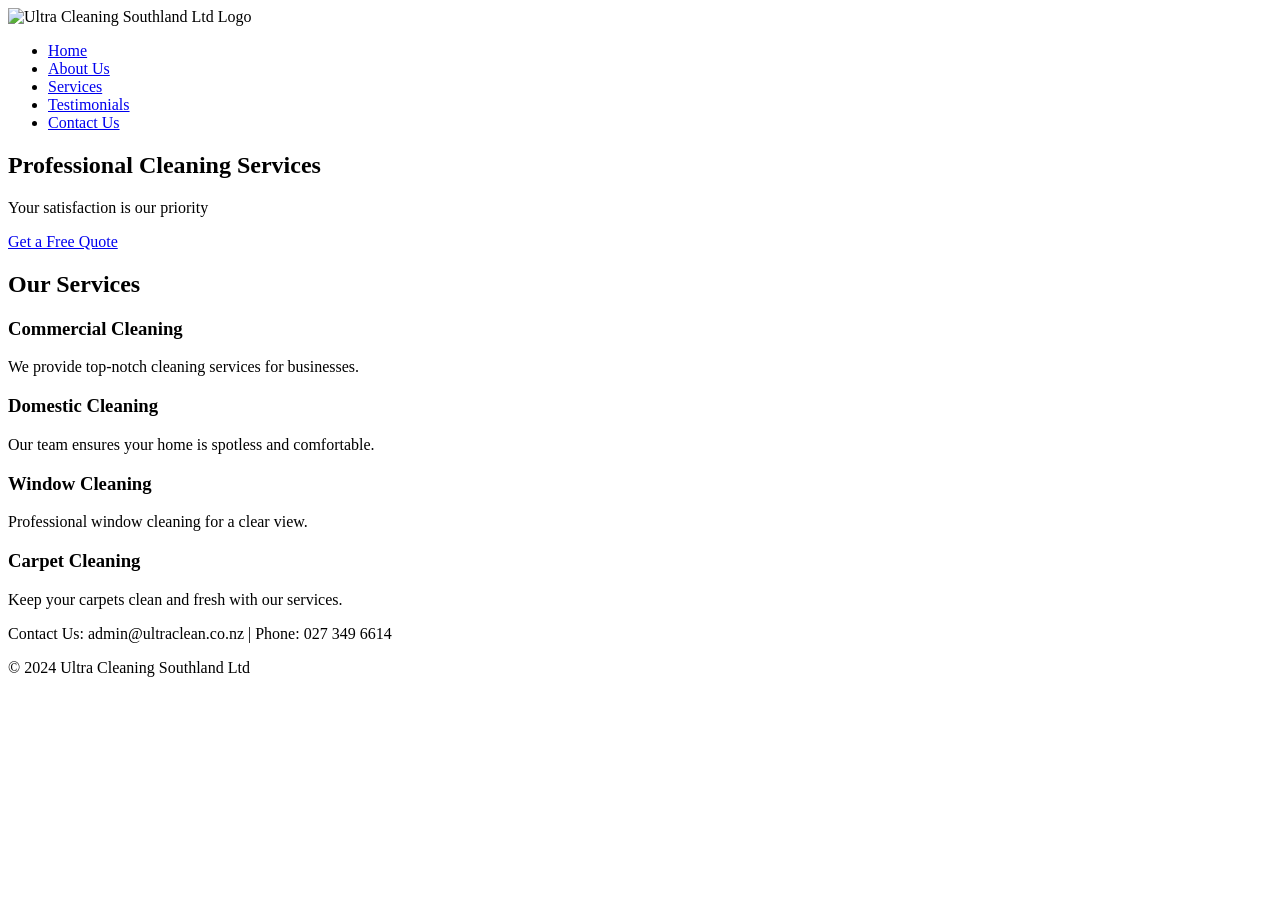
==== commit 5cd104ad: "Update index.html" ====
--- a/index.html
+++ b/index.html
@@ -1,1138 +1,54 @@
 <!DOCTYPE html>
 <html lang="en">
-  <head>
-    <meta charset="UTF-8" />
-    <meta http-equiv="X-UA-Compatible" content="IE=edge" />
-    <meta name="viewport" content="width=device-width, initial-scale=1.0" />
-    <title>Udayawarman</title>
-    <link rel="stylesheet" href="./assets/css/styles.css" />
-    <link
-      rel="stylesheet"
-      href="https://unpkg.com/boxicons@latest/css/boxicons.min.css"
-    />
-    <link href="https://unpkg.com/aos@2.3.1/dist/aos.css" rel="stylesheet" />
-  </head>
-  <body>
-    <!-- Header Section -->
-    <header class="header">
-      <nav class="nav bd_grid">
-        <div>
-          <a href="#" class="nav_logo">Udaya Warman Muthiah</a>
-        </div>
-
-        <div class="nav_menu" id="nav_menu">
-          <ul class="nav_list">
-            <li class="nav_items">
-              <a href="#home" class="nav_link active">Home</a>
-            </li>
-            <li class="nav_items">
-              <a href="#about" class="nav_link active">About</a>
-            </li>
-            <li class="nav_items">
-              <a href="#skills" class="nav_link active">Skills</a>
-            </li>
-            <li class="nav_items">
-              <a href="#work" class="nav_link active">Work</a>
-            </li>
-            <li class="nav_items">
-              <a href="#contact" class="nav_link active">Contact</a>
-            </li>
-          </ul>
-        </div>
-
-        <div class="nav_toggle" id="nav_toggle">
-          <i class="bx bx-menu-alt-right"></i>
-        </div>
-      </nav>
+<head>
+    <meta charset="UTF-8">
+    <meta name="viewport" content="width=device-width, initial-scale=1.0">
+    <title>Ultra Cleaning Southland Ltd</title>
+    <link rel="stylesheet" href="styles/styles.css">
+</head>
+<body>
+    <header>
+        <img src="images/logo.png" alt="Ultra Cleaning Southland Ltd Logo" class="logo">
+        <nav>
+            <ul>
+                <li><a href="index.html">Home</a></li>
+                <li><a href="about.html">About Us</a></li>
+                <li><a href="services.html">Services</a></li>
+                <li><a href="testimonials.html">Testimonials</a></li>
+                <li><a href="contact.html">Contact Us</a></li>
+            </ul>
+        </nav>
     </header>
 
-    <main class="main">
-      <!-- HOME SECTION -->
-      <section class="home bd_grid" id="home">
-        <div class="home_data" data-aos="fade-down">
-          <h1 class="home_title">
-            Hi, <br />I'm <span class="home_title-color">Udaya Warman</span
-            ><br />IT Technical Engineer / Software developer
-          </h1>
-          <a href="#contact" class="button"> Contact</a>
+    <section id="hero">
+        <h1>Professional Cleaning Services</h1>
+        <p>Your satisfaction is our priority</p>
+        <a href="contact.html" class="btn">Get a Free Quote</a>
+    </section>
+
+    <section id="services">
+        <h2>Our Services</h2>
+        <div class="service">
+            <h3>Commercial Cleaning</h3>
+            <p>We provide top-notch cleaning services for businesses.</p>
         </div>
+        <div class="service">
+            <h3>Domestic Cleaning</h3>
+            <p>Our team ensures your home is spotless and comfortable.</p>
+        </div>
+        <div class="service">
+            <h3>Window Cleaning</h3>
+            <p>Professional window cleaning for a clear view.</p>
+        </div>
+        <div class="service">
+            <h3>Carpet Cleaning</h3>
+            <p>Keep your carpets clean and fresh with our services.</p>
+        </div>
+    </section>
 
-        <div class="home_social">
-          <a href="https://www.facebook.com/karanudayakaran?mibextid=LQQJ4d" class="home_social-icon" data-aos="fade-down"
-            ><i class="bx bxl-facebook-circle"></i
-          ></a>
-          <a
-            href="https://instagram.com/warman_lawanya?igshid=YmMyMTA2M2Y="
-            class="home_social-icon"
-            data-aos="fade-down"
-            data-aos-delay="250"
-            ><i class="bx bxl-instagram"></i
-          ></a>
-          <a
-            href="#"
-            class="home_social-icon"
-            data-aos="fade-down"
-            data-aos-delay="300"
-            ><i class="bx bxl-twitter"></i
-          ></a>
-          <a
-            href="https://github.com/udayudaya789"
-            class="home_social-icon"
-            data-aos="fade-down"
-            data-aos-delay="350"
-            ><i class="bx bxl-github"></i
-          ></a>
-        </div>
-
-        <div class="home_img" data-aos="fade-down" data-aos-delay="500">
-          <svg
-            id="a154b3ae-224e-4b43-86b8-0ffeb27982c5"
-            data-name="Layer 1"
-            xmlns="http://www.w3.org/2000/svg"
-            viewBox="0 0 1144 637"
-          >
-            <title>working remotely</title>
-            <path
-              d="M1172,547.81a180.56,180.56,0,0,1-26.12,93.88c0,34.62-16.14,66-42.32,88.87a144.74,144.74,0,0,1-21.08,15.28c-.3.19-.61.37-.92.55-.56.33-1.12.66-1.69,1l-.53.31h0c-2.39,1.35-4.83,2.65-7.32,3.87a165.67,165.67,0,0,1-73.76,17H245.17q-9,0-17.84-.72a211.15,211.15,0,0,1-61.06-14.14q-5.72-2.26-11.22-4.86-2.62-1.23-5.19-2.53c-1.07-.54-2.14-1.1-3.2-1.66A190.5,190.5,0,0,1,128,733.32a183.89,183.89,0,0,1-15.8-12.12C78.17,692,57.12,651.59,57.12,607A180.5,180.5,0,0,1,28,508.32c0-99.14,79.24-179.51,177-179.51,3,0,6,.09,9,.25.43,0,.85,0,1.28.06,16.48-28.09,38.51-53.9,65-76.62,72.24-61.9,177.82-100.92,295.43-100.92,98.82,0,189.15,27.55,258.34,73.07A174.18,174.18,0,0,1,920,202.1c97.74,0,177,80.37,177,179.51a184.9,184.9,0,0,1-1,18.78A180,180,0,0,1,1172,547.81Z"
-              transform="translate(-28 -131.5)"
-              fill="#6c63ff"
-              opacity="0.1"
-            />
-            <path
-              d="M938.69,405.47V394.74a39.05,39.05,0,1,0-29.38,0v10.73A55,55,0,0,0,883.77,421a55.08,55.08,0,0,0-31.08-22.52V387.74a39.05,39.05,0,1,0-29.38,0v10.73a55,55,0,0,0-23.21,13.16,55.08,55.08,0,0,0-29.41-20.16V380.74a39.05,39.05,0,1,0-29.38,0v10.73a55,55,0,0,0-26,16.06,55.09,55.09,0,0,0-36.57-33.06V363.74a39.05,39.05,0,1,0-29.38,0v10.73a55,55,0,0,0-40,47.77,54.62,54.62,0,0,0-16.57-7.77V403.74a39.05,39.05,0,1,0-29.38,0v10.73a55.18,55.18,0,0,0-34.66,28.7,54.58,54.58,0,0,0-15-6.7V425.74a39.05,39.05,0,1,0-29.38,0v10.73a54.29,54.29,0,0,0-14.21,6.22,55.14,55.14,0,0,0-34.41-28.22V403.74a39.05,39.05,0,1,0-29.38,0v10.73a55.1,55.1,0,0,0-35.87,31.36,55,55,0,0,0-18.75-9.36V425.74a39.05,39.05,0,1,0-29.38,0v10.73a55,55,0,0,0-40.31,53v248H392v-22h52v22H554v-22h79v-40h68v17h82v7h86v7H979v-248A55,55,0,0,0,938.69,405.47Z"
-              transform="translate(-28 -131.5)"
-              fill="#6c63ff"
-              opacity="0.1"
-            />
-            <path
-              d="M490.78,169h91.43A170.28,170.28,0,0,1,752.5,339.28V570a0,0,0,0,1,0,0h-432a0,0,0,0,1,0,0V339.28A170.28,170.28,0,0,1,490.78,169Z"
-              fill="#2f2e41"
-            />
-            <path
-              d="M500.78,178.28h71.43A170.28,170.28,0,0,1,742.5,348.56V560.71a0,0,0,0,1,0,0h-412a0,0,0,0,1,0,0V348.56A170.28,170.28,0,0,1,500.78,178.28Z"
-              opacity="0.2"
-            />
-            <path
-              d="M1072,734.09v17.46a165.67,165.67,0,0,1-73.76,17H245.17q-9,0-17.84-.72a211.15,211.15,0,0,1-61.06-14.14q-5.72-2.26-11.22-4.86-2.62-1.23-5.19-2.53c-1.07-.54-2.14-1.1-3.2-1.66A190.5,190.5,0,0,1,128,733.32V685.9A28.9,28.9,0,0,1,156.9,657H988.13a28.9,28.9,0,0,1,19,7.17l55,48.2A28.87,28.87,0,0,1,1072,734.09Z"
-              transform="translate(-28 -131.5)"
-              fill="#2f2e41"
-            />
-            <path
-              d="M510.67,357.31q-32.71,2.16-65.17,7c-6.15.92-12.39,1.94-18,4.66a52.8,52.8,0,0,0-11.94,8.56,157.38,157.38,0,0,0-38,51.53c-5.57,12.15-9.57,25-14.82,37.25-18.69,43.75-52.59,79.53-72.32,122.82-4.27,9.37-7.87,19.15-9.3,29.34-1.48,10.54.2,22.84,8.86,29,4,2.83,8.86,4,13.62,5a1641.51,1641.51,0,0,0,181.57,29.65c-6.61-6.38-8.82-16.27-7.95-25.41s4.46-17.78,8-26.25q-51.81-11.43-103.36-24c-5.13-1.25-11.29-3.6-11.92-8.84-.32-2.67,1-5.24,2.3-7.59a407.17,407.17,0,0,1,52.4-74c0,28.06-1.39,59.75-1.39,87.82H747.35a248,248,0,0,1-6.84-48.85C739,501.24,757.1,447.89,752.4,394.24c-.44-4.95-1.12-10.05-3.71-14.29-4.47-7.32-13.39-10.35-21.59-12.85-31.44-9.56-63.54-19.23-96.4-18.48-9.77.23-19.5,1.37-29.21,2.52C571.9,354.63,540.4,355.34,510.67,357.31Z"
-              transform="translate(-28 -131.5)"
-              fill="#6c63ff"
-            />
-            <path
-              d="M358.88,679.82l23.6,75.53a2.36,2.36,0,0,0,2.25,1.65H486l-24-88-101.06,7.77A2.36,2.36,0,0,0,358.88,679.82Z"
-              transform="translate(-28 -131.5)"
-              fill="#656478"
-            />
-            <path
-              d="M532,389.79c-4.4,2.53-9.53,3.44-14.53,4.31l-32.27,5.6c-6.28,1.09-12.89,2.33-17.73,6.48-9.9,8.47-7.76,24.06-4.76,36.74l6,25.44c4.52,19.12,9.14,38.47,18.41,55.79,16.19,30.23,45.89,52,78.55,62.49,11.67,3.75,24,6.19,36.18,4.85,23.86-2.62,44.27-19.63,56.85-40.08s18.57-44.17,24.06-67.55c5.27-22.38,10.28-45.08,9.94-68.08-.1-7.16-.82-14.64-4.64-20.71-8.37-13.33-27.34-14.33-42.89-11.87-2.42.39-4.93.81-7.26.08-7-2.18-7.16-11.79-10.16-18.46-5.67-12.58-22.49-14.81-36.24-13.67s-35.16,2.61-47.14,10.4C532.85,369,545.51,382,532,389.79Z"
-              transform="translate(-28 -131.5)"
-              fill="#fbbebe"
-            />
-            <path
-              d="M532,389.79c-4.4,2.53-9.53,3.44-14.53,4.31l-32.27,5.6c-6.28,1.09-12.89,2.33-17.73,6.48-9.9,8.47-7.76,24.06-4.76,36.74l6,25.44c4.52,19.12,9.14,38.47,18.41,55.79,16.19,30.23,45.89,52,78.55,62.49,11.67,3.75,24,6.19,36.18,4.85,23.86-2.62,44.27-19.63,56.85-40.08s18.57-44.17,24.06-67.55c5.27-22.38,10.28-45.08,9.94-68.08-.1-7.16-.82-14.64-4.64-20.71-8.37-13.33-27.34-14.33-42.89-11.87-2.42.39-4.93.81-7.26.08-7-2.18-7.16-11.79-10.16-18.46-5.67-12.58-22.49-14.81-36.24-13.67s-35.16,2.61-47.14,10.4C532.85,369,545.51,382,532,389.79Z"
-              transform="translate(-28 -131.5)"
-              opacity="0.1"
-            />
-            <path
-              d="M505.29,418.45c4.88,10.24,8.54,21.1,14.44,30.79,4.69,7.7,10.7,14.49,16.68,21.24C551.9,488,567.59,505.66,586.76,519a222.93,222.93,0,0,1,55.37-109c8.26-8.87,18.6-17.61,30.72-17.28,7.52.21,14.46,3.94,20.72,8.09,7,4.63,13.62,10,18.65,16.67,7.95,10.62,11.38,24.07,12,37.32s-1.44,26.47-3.48,39.57l-10.5,67.71c-.61,3.92-1.46,8.25-4.66,10.6a14.67,14.67,0,0,1-6,2.16c-38.17,7.43-77.51,2.61-116.4,2.23-43-.41-87.19,4.49-127.92-9.19-2.13-.72-4.34-1.55-5.78-3.26a12.06,12.06,0,0,1-2-4.31c-9.49-30.72-1.88-63.73,3.75-95.38a748.38,748.38,0,0,0,9.51-75.78c.17-2.29,25.33,2.77,28.14,4.39C496.53,398.07,501.61,410.73,505.29,418.45Z"
-              transform="translate(-28 -131.5)"
-              fill="#6c63ff"
-            />
-            <g opacity="0.2">
-              <path
-                d="M194.87,668.29c0,.46-.05.91-.1,1.35q-5.72-2.26-11.22-4.86a9.1,9.1,0,0,1-5.19-2.53c-1.07-.54-2.14-1.1-3.2-1.66a13.68,13.68,0,0,1,.81-1.46c2.06-3.26,5.19-5.3,8.64-5.19s6.44,2.34,8.29,5.71A16.87,16.87,0,0,1,194.87,668.29Z"
-                transform="translate(-28 -131.5)"
-                fill="#3f3d56"
-              />
-              <path
-                d="M195.41,651.17a16.88,16.88,0,0,1-2.51,8.48c-2.06,3.25-5.19,5.29-8.64,5.18l-.71-.05a9.1,9.1,0,0,1-5.19-2.53,12.53,12.53,0,0,1-2.39-3.12,17.55,17.55,0,0,1,.54-17.12c2.06-3.26,5.19-5.3,8.64-5.19s6.44,2.34,8.29,5.71A16.87,16.87,0,0,1,195.41,651.17Z"
-                transform="translate(-28 -131.5)"
-                fill="#3f3d56"
-              />
-              <ellipse
-                cx="185.25"
-                cy="633.7"
-                rx="14.01"
-                ry="10.7"
-                transform="translate(-481.98 667.38) rotate(-88.19)"
-                fill="#3f3d56"
-              />
-              <ellipse
-                cx="185.79"
-                cy="616.59"
-                rx="14.01"
-                ry="10.7"
-                transform="translate(-464.35 651.34) rotate(-88.19)"
-                fill="#3f3d56"
-              />
-              <ellipse
-                cx="186.33"
-                cy="599.47"
-                rx="14.01"
-                ry="10.7"
-                transform="translate(-446.72 635.3) rotate(-88.19)"
-                fill="#3f3d56"
-              />
-              <path
-                d="M150,481.05a49.66,49.66,0,0,1-3.8-6l28.26-3.73L144,470.6a51.38,51.38,0,0,1,.31-40.64l40.12,22.44-36.75-28.84a51.28,51.28,0,1,1,82.84,60,51.12,51.12,0,0,1,5.55,9.53L199,510.93l39.33-11.83A51.34,51.34,0,0,1,228.53,547,51.28,51.28,0,1,1,148,544.43a51.28,51.28,0,0,1,2-63.38Z"
-                transform="translate(-28 -131.5)"
-                fill="#6c63ff"
-              />
-              <path
-                d="M240.5,515.62a51.06,51.06,0,0,1-12,31.35A51.28,51.28,0,1,1,148,544.43C141.37,535.49,240.68,509.87,240.5,515.62Z"
-                transform="translate(-28 -131.5)"
-                opacity="0.1"
-              />
-            </g>
-            <circle
-              cx="68.02"
-              cy="141.18"
-              r="21.63"
-              fill="#6c63ff"
-              opacity="0.1"
-            />
-            <circle
-              cx="158.17"
-              cy="21.63"
-              r="21.63"
-              fill="#6c63ff"
-              opacity="0.1"
-            />
-            <circle
-              cx="150.84"
-              cy="103.76"
-              r="36.25"
-              fill="#6c63ff"
-              opacity="0.1"
-            />
-            <circle cx="543" cy="185.5" r="84" fill="#fbbebe" />
-            <path
-              d="M536.88,152.17c-22.41,2.84-46.6,6.59-62.44,22.69-8.86,9-14.05,21-18.32,32.88-6.62,18.5-11.55,38-10,57.63,1.38,17.56,7.88,35.52,2.62,52.34-2.42,7.74-7.17,14.5-10.86,21.71-6.84,13.39-10.06,28.4-11.24,43.39-.82,10.31-.66,20.92,2.73,30.69,3.61,10.4,10.65,19.25,15.11,29.31,6.6,14.86,7.26,31.58,7.77,47.83s.94,32.39,1.32,48.58c.24,10.18.26,21.08-5.37,29.57,20.79-8.33,41.87-16.83,59.66-30.43s32.19-33.21,34.49-55.49c1.86-18.06-4.24-35.86-9.5-53.24-13-43-21.4-88.84-11.94-132.75,3.41-15.81,11.7-33.46,27.61-36.37,9.71-1.77,19.4,2.66,28.15,7.24,20.68,10.82,42,24.82,49.7,46.85,7,19.92,1.11,42.11-8,61.13s-21.51,36.51-28.59,56.39c-10.87,30.5-7.81,66.21,10.25,93.08s51.43,43.4,83.52,39.06c-2.51-10.84-10.38-19.6-14.6-29.9-7.67-18.71-2.5-40.23,5.75-58.69S694.21,440,699.37,420.4c3.64-13.8,4.08-28.22,4.06-42.49,0-22.46-1.11-44.93-3.27-67.29s-5.46-45-12.58-66.51c-5.72-17.25-14.05-33.93-26.51-47.16-13.26-14.09-30.52-23.64-47.47-33-10.14-5.58-20.5-11.23-31.88-13.32-9-1.65-18.46-4-27.64-4.15C547.84,146.39,541.28,147.74,536.88,152.17Z"
-              transform="translate(-28 -131.5)"
-              fill="#434175"
-            />
-            <rect
-              x="624.01"
-              y="254.09"
-              width="60.85"
-              height="141.74"
-              rx="2.9"
-              transform="translate(45.9 -250.24) rotate(10.98)"
-              fill="#656478"
-            />
-            <rect
-              x="628.09"
-              y="254.88"
-              width="60.85"
-              height="141.74"
-              rx="2.9"
-              transform="translate(46.13 -251) rotate(10.98)"
-              fill="#3f3d56"
-            />
-            <ellipse
-              cx="666.17"
-              cy="286.29"
-              rx="10.05"
-              ry="4.15"
-              transform="translate(230.2 754.21) rotate(-79.02)"
-              fill="#6c63ff"
-            />
-            <path
-              d="M683,332.5c-2.64-4.67-5.46-9.5-9.91-12.49a35,35,0,0,0-8.18-3.67c-9.69-3.39-19.54-6.81-29.79-7.35-1.67-.08-3.58,0-4.67,1.28-2.24,2.63,1.31,6.21,4.38,7.8l24.42,12.65-22.51-2.38c-3.27-.35-7.93.54-7.69,3.82.16,2.15,2.52,3.32,4.56,4,14.45,5,31.15,8.92,39.06,22-10.54-1-21.31-2-31.64.32-2.83.64-5.76,1.63-7.61,3.86s-2.06,6,.27,7.77c1.44,1.07,3.38,1.1,5.18,1,7.33-.35,14.85-1.81,21.89.28s13.29,9.47,10.86,16.39c6.24.56,13.62,0,19.39-2.69,6.36-3,6.21-8.64,5.82-15.44C696,356.33,689.39,343.9,683,332.5Z"
-              transform="translate(-28 -131.5)"
-              fill="#fbbebe"
-            />
-            <path
-              d="M676.69,550.49a1125.21,1125.21,0,0,0-23-116.92c-5-20-10.68-40.34-9.25-60.92,20.66,2.63,39.17,4.58,58.21-3.86.31,10.81,8.15,20,11,30.45,1.91,7,1.19,14.41,1.94,21.62s3,14.2,4.93,21.21a260.23,260.23,0,0,1,6.63,106.74C709.48,550.91,694.32,553.22,676.69,550.49Z"
-              transform="translate(-28 -131.5)"
-              opacity="0.1"
-            />
-            <path
-              d="M673.69,550.49a1125.21,1125.21,0,0,0-23-116.92c-5-20-10.68-40.34-9.25-60.92,20.66,2.63,39.17,4.58,58.21-3.86.31,10.81,8.15,20,11,30.45,1.91,7,1.19,14.41,1.94,21.62s3,14.2,4.93,21.21a260.23,260.23,0,0,1,6.63,106.74C706.48,550.91,691.32,553.22,673.69,550.49Z"
-              transform="translate(-28 -131.5)"
-              fill="#6c63ff"
-            />
-            <path
-              d="M384.63,745.27l9.79-242.87a14.86,14.86,0,0,1,15-14.26l386.52,3.7A14.86,14.86,0,0,1,810.59,508L790.17,740.67a14.86,14.86,0,0,1-14.55,13.56l-375.88,6.5A14.87,14.87,0,0,1,384.63,745.27Z"
-              transform="translate(-28 -131.5)"
-              fill="#3f3d56"
-            />
-            <ellipse cx="572.5" cy="467" rx="17" ry="20" fill="#6c63ff" />
-            <path
-              d="M964,584.76l-.8,6.86-13,110.86c-33.89,23.63-60.25.92-60.48,0L873.34,591.1l-.93-6.34Z"
-              transform="translate(-28 -131.5)"
-              fill="#3f3d56"
-            />
-            <path
-              d="M964,584.76l-.8,6.86c-38.18,22.2-78.91,4.92-89.86-.52l-.93-6.34Z"
-              transform="translate(-28 -131.5)"
-              opacity="0.1"
-            />
-            <path
-              d="M870.5,578.74v10s50.5,29.36,96,0v-10Z"
-              transform="translate(-28 -131.5)"
-              fill="#6c63ff"
-            />
-            <path
-              d="M876.37,565.53s-1.47,6.75-5.87,7.34v8.51h96v-7.63s-5.87-1.47-5-8.22Z"
-              transform="translate(-28 -131.5)"
-              fill="#6c63ff"
-            />
-            <ellipse
-              cx="890.21"
-              cy="434.76"
-              rx="43.3"
-              ry="12.48"
-              fill="#6c63ff"
-            />
-            <ellipse
-              cx="890.21"
-              cy="434.76"
-              rx="43.3"
-              ry="12.48"
-              opacity="0.1"
-            />
-            <path
-              d="M956.22,565.53c0,5-16.42,9.1-36.69,9.1h-1.08c-13.61-.1-25.37-2-31.37-4.84-2.71-1.28-4.25-2.73-4.25-4.26,0-2.54,4.2-4.84,11-6.49a113.49,113.49,0,0,1,25.73-2.61C939.8,556.43,956.22,560.5,956.22,565.53Z"
-              transform="translate(-28 -131.5)"
-              opacity="0.1"
-            />
-            <path
-              d="M918.45,574.63c-13.61-.1-25.37-2-31.37-4.84h0L893.8,559Z"
-              transform="translate(-28 -131.5)"
-              opacity="0.1"
-            />
-            <path
-              d="M880.1,566.23c-.52-.11-1.21.07-1.31.59a1.27,1.27,0,0,0,.2.75,10.67,10.67,0,0,0,4.78,4.09,2.85,2.85,0,0,0,1.09.35,1,1,0,0,0,1-.52,1.13,1.13,0,0,0-.07-.93,4.13,4.13,0,0,0-1.24-1.36C883.21,568.15,881.84,566.52,880.1,566.23Z"
-              transform="translate(-28 -131.5)"
-              opacity="0.1"
-            />
-            <circle cx="891.67" cy="515.79" r="25.83" fill="#6c63ff" />
-            <path
-              d="M188.33,515.85h12.11a25,25,0,0,1,25,25V578a0,0,0,0,1,0,0H163.33a0,0,0,0,1,0,0V540.85A25,25,0,0,1,188.33,515.85Z"
-              fill="#3f3d56"
-            />
-            <path
-              d="M188.33,515.85h12.11a25,25,0,0,1,25,25V578a0,0,0,0,1,0,0H163.33a0,0,0,0,1,0,0V540.85A25,25,0,0,1,188.33,515.85Z"
-              opacity="0.1"
-            />
-            <circle cx="191.9" cy="524.55" r="4.97" fill="#3f3d56" />
-            <circle cx="191.9" cy="518.34" r="4.97" fill="#3f3d56" />
-            <circle cx="191.9" cy="512.12" r="4.97" fill="#3f3d56" />
-            <circle cx="191.9" cy="505.91" r="4.97" fill="#3f3d56" />
-            <circle cx="191.9" cy="499.7" r="4.97" fill="#3f3d56" />
-            <circle cx="191.9" cy="493.49" r="4.97" fill="#3f3d56" />
-            <circle cx="191.9" cy="487.28" r="4.97" fill="#3f3d56" />
-            <circle cx="199.36" cy="489.76" r="4.97" fill="#3f3d56" />
-            <circle cx="204.33" cy="487.28" r="4.97" fill="#3f3d56" />
-            <circle cx="209.3" cy="484.79" r="4.97" fill="#3f3d56" />
-            <circle cx="191.9" cy="481.07" r="4.97" fill="#3f3d56" />
-            <circle cx="191.9" cy="474.86" r="4.97" fill="#3f3d56" />
-            <circle cx="191.9" cy="468.64" r="4.97" fill="#3f3d56" />
-            <circle cx="191.9" cy="462.43" r="4.97" fill="#3f3d56" />
-            <path
-              d="M240.5,577.91c-1.23.18-2.47.31-3.71.39A28.56,28.56,0,0,0,240,575a21.22,21.22,0,0,0-3-5.83,10.22,10.22,0,0,1-4,1.26c-1.23.18-2.47.31-3.71.4,1.63-1.33,3.15-3.33,4.75-5a21.09,21.09,0,1,0,6.61,12Z"
-              transform="translate(-28 -131.5)"
-              fill="#6c63ff"
-            />
-            <path
-              d="M257.11,602.6a9.68,9.68,0,0,1-4.18,1.39c-1.23.18-2.47.32-3.71.4a36.4,36.4,0,0,0,3.68-3.82,12.44,12.44,0,1,0,4.21,2Z"
-              transform="translate(-28 -131.5)"
-              fill="#6c63ff"
-            />
-            <circle cx="184.45" cy="489.76" r="4.97" fill="#3f3d56" />
-            <circle cx="179.48" cy="487.28" r="4.97" fill="#3f3d56" />
-            <circle cx="174.51" cy="484.79" r="4.97" fill="#3f3d56" />
-            <path
-              d="M182.7,602.6a9.64,9.64,0,0,0,4.18,1.39c1.23.18,2.47.32,3.71.4a35.42,35.42,0,0,1-3.68-3.82,12.44,12.44,0,1,1-4.21,2Z"
-              transform="translate(-28 -131.5)"
-              fill="#6c63ff"
-            />
-            <path
-              d="M188.33,519.58h12.11a25,25,0,0,1,25,25v32.87a4.24,4.24,0,0,1-4.24,4.24H167.57a4.24,4.24,0,0,1-4.24-4.24V544.58a25,25,0,0,1,25-25Z"
-              fill="#3f3d56"
-            />
-            <g opacity="0.1">
-              <path
-                d="M240.88,579.27a18.83,18.83,0,0,1-1.6,1.52c.57,0,1.13-.09,1.7-.15C241,580.18,240.93,579.72,240.88,579.27Z"
-                transform="translate(-28 -131.5)"
-              />
-              <path
-                d="M231.82,573.33c1.25-.08,2.48-.21,3.72-.39a12,12,0,0,0,3.23-.88,21.28,21.28,0,0,0-1.74-2.87,7.52,7.52,0,0,1-2,.85A28.79,28.79,0,0,1,231.82,573.33Z"
-                transform="translate(-28 -131.5)"
-              />
-              <path
-                d="M201.27,584a21.08,21.08,0,0,1,32.5-17.76l.32-.34a21.1,21.1,0,1,0-27.82,31.73A21,21,0,0,1,201.27,584Z"
-                transform="translate(-28 -131.5)"
-              />
-            </g>
-            <g opacity="0.1">
-              <path
-                d="M249.22,606.87c1.24-.08,2.48-.21,3.71-.39a9.7,9.7,0,0,0,4.18-1.4,12.43,12.43,0,0,1,5,8.8,11.38,11.38,0,0,0,.07-1.31,12.38,12.38,0,0,0-5-10,9.68,9.68,0,0,1-4.18,1.39l-1,.13A25.37,25.37,0,0,1,249.22,606.87Z"
-                transform="translate(-28 -131.5)"
-              />
-              <path
-                d="M249.72,602.63a10.19,10.19,0,0,1,1.24.09c.65-.69,1.29-1.43,1.94-2.15a12.4,12.4,0,0,0-15.6,12c0,.42,0,.83.06,1.24A12.42,12.42,0,0,1,249.72,602.63Z"
-                transform="translate(-28 -131.5)"
-              />
-            </g>
-            <g opacity="0.1">
-              <path
-                d="M190.59,606.87c-1.24-.08-2.48-.21-3.71-.39a9.65,9.65,0,0,1-4.18-1.4,12.43,12.43,0,0,0-5,8.8,11.38,11.38,0,0,1-.07-1.31,12.38,12.38,0,0,1,5-10,9.64,9.64,0,0,0,4.18,1.39l1,.13A23.67,23.67,0,0,0,190.59,606.87Z"
-                transform="translate(-28 -131.5)"
-              />
-              <path
-                d="M190.09,602.63a10.36,10.36,0,0,0-1.25.09c-.64-.69-1.28-1.43-1.93-2.15a12.4,12.4,0,0,1,15.6,12c0,.42,0,.83-.06,1.24A12.42,12.42,0,0,0,190.09,602.63Z"
-                transform="translate(-28 -131.5)"
-              />
-            </g>
-          </svg>
-        </div>
-      </section>
-
-      <!-- ABOUT SECTION -->
-      <section class="about section" id="about">
-        <h2 class="section-title" data-aos="fade-down">About</h2>
-
-        <div class="about_container bd_grid">
-          <div class="about_img" data-aos="fade-down" data-aos-delay="50">
-            <svg
-              id="fe80fb2b-bcaf-407e-919b-306adc32f78b"
-              data-name="Layer 1"
-              xmlns="http://www.w3.org/2000/svg"
-              viewBox="0 0 1032 741.75278"
-            >
-              <title>profile</title>
-              <line
-                y1="741.25278"
-                x2="166"
-                y2="741.25278"
-                fill="none"
-                stroke="#3f3d56"
-                stroke-miterlimit="10"
-              />
-              <rect
-                x="243"
-                y="127.75278"
-                width="737"
-                height="499"
-                rx="19.39764"
-                fill="#f2f2f2"
-              />
-              <rect
-                x="220.5"
-                y="96.25278"
-                width="737"
-                height="499"
-                rx="19.39764"
-                fill="none"
-                stroke="#3f3d56"
-                stroke-miterlimit="10"
-              />
-              <line
-                x1="220.5"
-                y1="144.09298"
-                x2="957.5"
-                y2="144.09298"
-                fill="none"
-                stroke="#3f3d56"
-                stroke-miterlimit="10"
-              />
-              <rect
-                x="661"
-                y="256.25278"
-                width="201"
-                height="31"
-                rx="7.09252"
-                fill="#6c63ff"
-                opacity="0.3"
-              />
-              <rect
-                x="622.5"
-                y="342.25278"
-                width="278"
-                height="25"
-                rx="7.09252"
-                fill="#6c63ff"
-                opacity="0.3"
-              />
-              <rect
-                x="622.5"
-                y="410.25278"
-                width="278"
-                height="25"
-                rx="7.09252"
-                fill="#6c63ff"
-                opacity="0.3"
-              />
-              <rect
-                x="622.5"
-                y="478.25278"
-                width="278"
-                height="25"
-                rx="7.09252"
-                fill="#6c63ff"
-                opacity="0.3"
-              />
-              <rect
-                x="671"
-                y="246.25278"
-                width="201"
-                height="31"
-                rx="7.09252"
-                fill="none"
-                stroke="#3f3d56"
-                stroke-miterlimit="10"
-              />
-              <rect
-                x="632.5"
-                y="332.25278"
-                width="278"
-                height="25"
-                rx="7.09252"
-                fill="none"
-                stroke="#3f3d56"
-                stroke-miterlimit="10"
-              />
-              <rect
-                x="632.5"
-                y="400.25278"
-                width="278"
-                height="25"
-                rx="7.09252"
-                fill="none"
-                stroke="#3f3d56"
-                stroke-miterlimit="10"
-              />
-              <rect
-                x="632.5"
-                y="468.25278"
-                width="278"
-                height="25"
-                rx="7.09252"
-                fill="none"
-                stroke="#3f3d56"
-                stroke-miterlimit="10"
-              />
-              <circle
-                cx="276.5"
-                cy="126.25278"
-                r="15"
-                fill="#6c63ff"
-                opacity="0.3"
-              />
-              <circle
-                cx="318.5"
-                cy="126.25278"
-                r="15"
-                fill="#6c63ff"
-                opacity="0.3"
-              />
-              <circle
-                cx="360.5"
-                cy="126.25278"
-                r="15"
-                fill="#6c63ff"
-                opacity="0.3"
-              />
-              <circle
-                cx="282.5"
-                cy="120.25278"
-                r="15"
-                fill="none"
-                stroke="#3f3d56"
-                stroke-miterlimit="10"
-              />
-              <circle
-                cx="324.5"
-                cy="120.25278"
-                r="15"
-                fill="none"
-                stroke="#3f3d56"
-                stroke-miterlimit="10"
-              />
-              <circle
-                cx="366.5"
-                cy="120.25278"
-                r="15"
-                fill="none"
-                stroke="#3f3d56"
-                stroke-miterlimit="10"
-              />
-              <path
-                d="M537.854,653.37916c-2.51135-11.56848-3.17724-27.36932-2.33252-38.36047,0,0-12.69836-55.78644-22.68994-60.99133l-.00305.003c-.153.19678-5.00195,6.55383-5.61706,26.22443-.62452,19.98284-7.69971,33.09655-7.69971,33.09655s2.28955,24.90766.98047,40.02777Z"
-                transform="translate(-84.5 -79.12639)"
-                fill="#6c63ff"
-              />
-              <path
-                d="M630.22827,298.37916H399.77173A23.77169,23.77169,0,0,0,376,322.15083V629.6075a23.77168,23.77168,0,0,0,23.77173,23.77166h80.855c-2.7002-11.19934-6.057-28.69067-2.65735-40.85241l-.00159-.008.0022.00525c.15869-.56757.32727-1.12738.51611-1.67047a63.49747,63.49747,0,0,0,2.29175-24.35407,50.6095,50.6095,0,0,0,0-21.23175c-2.4978-11.65564-4.24634-23.10522-4.24634-23.10522s-1.377-15.40234-.1748-24.84424c.02661-.2074.05762-.404.08667-.60541-.42432-.09655-.66235-.15228-.66235-.15228s3.53881-16.02789,4.78759-26.22748c.29493-2.40783.683-5.46032,1.10315-8.71478a20.93993,20.93993,0,0,1-3.3927-.86035c-11.24035-3.9549-14.779-39.75751-14.779-39.75751V429.656s-3.74683-17.38092,9.36694-25.08258c12.62793-7.41644,17.66968-9.44617,18.02613-9.58643.09619-.06878.19018-.13128.28833-.20727a11.06127,11.06127,0,0,0,3.28967-4.23371q.02619-.42873.01233-.85211c-.21326-4.06665-3.04419-7.76507-5.73047-10.99225q-3.43653-4.12857-6.87341-8.25726a8.07194,8.07194,0,0,1-1.77027-2.86487,6.604,6.604,0,0,1-.187-1.80389q-.00275-.33691.004-.673.056-3.07836.16724-6.15545c.06445-1.79224.51562-4.05353,2.27075-4.42182.91284-.19159,2.12109.14246,2.60364-.65576a1.56534,1.56534,0,0,0,.11682-1.06054c-.00586.02661-.00733.05444-.015.0805-.00586-.03339-.01159-.06695-.01782-.09985a22.43656,22.43656,0,0,1-.65051-4.38636,5.84207,5.84207,0,0,1,.282-1.96984c1.01672-2.97516,4.51782-4.196,7.61133-4.75727,3.09375-.56134,6.56653-1.04425,8.5083-3.51709a26.9506,26.9506,0,0,1,1.68884-2.37384,6.62979,6.62979,0,0,1,3.16589-1.59674,17.49792,17.49792,0,0,1,11.50623,1.02118c1.49646.68286,2.99963,1.60248,4.64124,1.49841,1.70507-.108,3.16162-1.3081,4.84509-1.60009,2.71911-.47156,5.31872,1.56567,6.65869,3.97827a9.85108,9.85108,0,0,1,1.23279,5.02313,6.912,6.912,0,0,1-1.76416,4.74109c-1.17017,1.24145-2.91626,2.09418-3.4021,3.72955-.198.66565-.152,1.38257-.32691,2.05457-.02185.084-.05737.16241-.08606.24365.03211.04169.06714.08112.09888.123a21.231,21.231,0,0,1-10.33215,33.01928c-.00794.21058-.01624.42133-.01514.63306a9.173,9.173,0,0,0,2.8396,7.0647l18.54724,7.606s11.16565-1.3534,15.19495,15.30957a28.82628,28.82628,0,0,1,.68982,8.45746c-.14636,2.51251.19507,6.93573,3.05725,12.66,4.57934,9.15881,3.53857,30.18237-5.82837,32.26392-8.87231,1.97161-12.32361,1.14331-12.66382,1.05023l-.02014.3681c.14612,3.94489,1.55029,37.969,6.64758,42.086,1.40955,1.13849,1.14026,1.90753-.01635,2.42578l.0028.00336s.0094.21856.03113.612c.15308,2.48846.93994,11.96472,4.35254,17.357,3.956,6.24457,3.54077,42.25739,3.54077,42.25739l2.70386,21.23181s-1.66419,13.11371,0,15.4024c.94556,1.29785,2.09057,21.40351,2.905,38.56964h69.53027A23.77168,23.77168,0,0,0,654,629.6075V322.15083A23.77169,23.77169,0,0,0,630.22827,298.37916Z"
-                transform="translate(-84.5 -79.12639)"
-                fill="#6c63ff"
-              />
-              <rect
-                x="267.5"
-                y="192.25278"
-                width="278"
-                height="355"
-                rx="23.77165"
-                fill="none"
-                stroke="#3f3d56"
-                stroke-miterlimit="10"
-              />
-              <path
-                d="M185.32419,400.757S176,398,174,401s2.72669,24.7477,2.72669,24.7477l20.54589,1.24859-7.17022-18.10653Z"
-                transform="translate(-84.5 -79.12639)"
-                fill="#2f2e41"
-              />
-              <path
-                d="M113.44417,579.34709s18.69466,41.04232,4.29762,39.753-19.98395-39.753-19.98395-39.753Z"
-                transform="translate(-84.5 -79.12639)"
-                fill="#a0616a"
-              />
-              <path
-                d="M235.71128,575.07127s-8.20129,44.34751,5.45523,39.61078,9.76437-43.40874,9.76437-43.40874Z"
-                transform="translate(-84.5 -79.12639)"
-                fill="#a0616a"
-              />
-              <path
-                d="M181.34664,390.46647s-.21488,20.6286,7.73573,21.703-4.51251,12.03335-4.51251,12.03335l-14.18216,2.79346L149.974,425.49212l-9.025-11.60359s15.90121-7.52084,9.025-30.9429Z"
-                transform="translate(-84.5 -79.12639)"
-                fill="#a0616a"
-              />
-              <path
-                d="M181.34664,390.46647s-.21488,20.6286,7.73573,21.703-4.51251,12.03335-4.51251,12.03335l-14.18216,2.79346L149.974,425.49212l-9.025-11.60359s15.90121-7.52084,9.025-30.9429Z"
-                transform="translate(-84.5 -79.12639)"
-                opacity="0.1"
-              />
-              <path
-                d="M217.87645,564.95005s10.09942,21.703,2.14881,89.82036c0,0,2.3637,24.0667.42977,28.5792s-17.83515,65.75367-17.83515,65.75367-20.41371,4.5125-23.20717-9.025c0,0,2.79346-19.33931,2.57857-22.34765s4.51251-35.88516,4.51251-35.88516l-9.66966-63.60485-7.306,57.37329s0,16.54586-2.36369,20.19884,0,77.14236,0,77.14236,6.66132,11.17383-3.4381,11.38871-19.12443-.21488-19.984-7.306-1.28929-14.18216-3.4381-18.47979-4.94227-53.50543-4.29762-70.69593-14.18216-105.50669-9.45478-114.74659S217.87645,564.95005,217.87645,564.95005Z"
-                transform="translate(-84.5 -79.12639)"
-                fill="#2f2e41"
-              />
-              <circle cx="85.8877" cy="293.29006" r="25.78575" fill="#a0616a" />
-              <path
-                d="M144.60195,414.31829s15.68633,11.60359,38.46374,2.3637c0,0,7.52084-3.653,6.8762-9.2399s15.68633,44.91018,15.68633,44.91018l16.54586,87.88643-.85953,35.88517s-7.306-3.653-30.08337,4.51251-59.95187-9.2399-59.95187-9.2399l1.28929-92.18405,1.28928-53.72031,3.4381-11.81847S139.015,410.45043,144.60195,414.31829Z"
-                transform="translate(-84.5 -79.12639)"
-                fill="#f2f2f2"
-              />
-              <path
-                d="M182.06324,399.89323s3.79591-.61662,7.44889,5.18517,12.24823,9.45477,12.24823,9.45477,20.84348,1.28929,23.85182,12.46312,10.52918,26.43039,14.18216,54.57983,10.95894,73.05963,12.03335,76.71261-1.50417,14.8268,1.50417,18.2649-21.27325,3.4381-21.27325,3.4381-2.14881-17.62026-3.653-17.62026-1.0744,11.81847.42977,20.41372-10.95895,0-10.95895,0-9.66965-39.32327-18.90955-74.77867S184.355,452.99692,186.074,445.04631s6.44644-30.728,3.00834-32.87683S182.06324,399.89323,182.06324,399.89323Z"
-                transform="translate(-84.5 -79.12639)"
-                fill="#2f2e41"
-              />
-              <path
-                d="M151.07551,399.87428s-5.614,3.05531-19.7962,13.15473-23.85182,17.83514-23.85182,17.83514-5.58691,4.29762-9.025,29.86849S87.22865,552.48693,90.237,560.8673s4.08275,13.32264,3.00834,18.26491,22.56253,4.72739,22.99229,3.653-.64464-20.6286.42977-21.05836,6.87619,11.60359,7.9506,21.703,13.53752,18.05,16.331,18.05,17.1905-58.23282,17.40538-97.98585-4.72739-73.2745-8.38037-78.00189S151.07551,399.87428,151.07551,399.87428Z"
-                transform="translate(-84.5 -79.12639)"
-                fill="#2f2e41"
-              />
-              <path
-                d="M188.86748,751.03721s1.71905-4.72739,7.73573-3.22322,10.09942-3.86786,10.09942-3.86786,3.22322-.42977,1.0744,3.653-3.86786,6.8762-3.86786,6.8762,12.89288,29.43873,4.51251,36.52981-18.05,2.79346-18.05,2.79346-9.45477-6.66132-9.025-24.28159c0,0-.42976-5.58691-5.58691-14.61192s-9.025-22.77741-2.79346-25.356,7.83546-2.67436,7.83546-2.67436-2.916,13.33721,4.61624,17.99776Z"
-                transform="translate(-84.5 -79.12639)"
-                fill="#3f3d56"
-              />
-              <path
-                d="M148.89957,784.3438s-5.15715-9.66966,3.4381-10.74406,17.83515-1.71905,17.40538,2.79345-1.50417,11.38871-1.50417,11.38871l1.50417,4.94227s.42977,12.24823,1.93393,13.7524,9.66966,14.397-7.73572,14.397-22.56253-1.93393-21.05836-6.01667,1.93393-24.28158,1.93393-24.28158Z"
-                transform="translate(-84.5 -79.12639)"
-                fill="#3f3d56"
-              />
-              <path
-                d="M162.22221,351.78785s12.03335,3.22322,18.26491,4.51251,5.58691-2.3637,5.58691-2.3637,8.16549,1.07441,7.73572.21488,3.4381-5.372-1.0744-10.52918-3.22322-9.025-3.22322-9.025h-3.86786l-1.07441-1.50417h-6.01668s-4.5125-1.71905-16.331,0-27.93456,2.14881-29.22385,9.2399-7.95061,15.90121-5.58691,19.98395,15.90121,20.84348,17.1905,27.93456,7.30933,8.66659,7.09277,4.22585-6.23325-19.91218-1.0761-20.55682S164.5859,360.16822,162.22221,351.78785Z"
-                transform="translate(-84.5 -79.12639)"
-                fill="#2f2e41"
-              />
-              <path
-                d="M1019.38065,86.58377a22.982,22.982,0,0,0-19.80994,13.851c-4.9535,11.97382,1.42449,26.03885,10.999,34.77028s21.87358,13.72225,33.04831,20.28234c15.00952,8.81128,28.4968,21.04282,36.00691,36.74386s8.30888,35.15009-.51891,50.14991c-8.1937,13.9224-23.09255,22.2549-37.30219,29.9397"
-                transform="translate(-84.5 -79.12639)"
-                fill="none"
-                stroke="#3f3d56"
-                stroke-miterlimit="10"
-              />
-              <ellipse cx="947.5" cy="8.5" rx="17.5" ry="8.5" fill="#6c63ff" />
-              <ellipse cx="961.5" cy="64.5" rx="17.5" ry="8.5" fill="#6c63ff" />
-              <ellipse cx="929.5" cy="73.5" rx="17.5" ry="8.5" fill="#6c63ff" />
-              <ellipse
-                cx="979.5"
-                cy="120.5"
-                rx="17.5"
-                ry="8.5"
-                fill="#6c63ff"
-              />
-              <ellipse
-                cx="1014.5"
-                cy="120.5"
-                rx="17.5"
-                ry="8.5"
-                fill="#6c63ff"
-              />
-            </svg>
-          </div>
-
-          <div>
-            <h2
-              class="about_subtitle"
-              data-aos="fade-down"
-              data-aos-delay="350"
-            >
-              I'm Udaya Warman
-            </h2>
-            <p align="justify" class="about_text" data-aos="fade-down" data-aos-delay="450">
-              As an IT technical engineer, C# developer, website developer, and software engineer, 
-              I possess a diverse skill set that allows me to tackle a wide range of technical challenges. 
-              My expertise in C# development and software engineering enables me to build robust and scalable applications that are optimized for performance and reliability. 
-              Additionally, my experience in website development allows me to create dynamic and responsive web solutions that engage users and deliver results. 
-              I have a passion for solving complex technical problems and delivering innovative solutions that meet the needs of my clients. 
-              With my strong analytical skills, attention to detail, and commitment to staying up-to-date with the latest technologies and industry trends, 
-              I am confident that I can help take your projects to the next level.
-            </p>
-          </div>
-        </div>
-      </section>
-
-      <!-- SKILLS SECTION -->
-      <section class="skills section" id="skills">
-        <h2 class="section-title" data-aos="fade-down">Skills</h2>
-
-        <div class="skills_container bd_grid">
-          <div>
-            <h2
-              class="skills_subtitle"
-              data-aos="fade-down"
-              data-aos-delay="250"
-            >
-              Professional Skills
-            </h2>
-            <p align="justify" class="skills_text" data-aos="fade-down" data-aos-delay="350">
-              Merely standing amidst the ever-evolving IT industry without honing your skills is unlikely to improve your chances of success.
-            </p>
-            <!-- SKILLS HTML -->
-            <div class="skills_data" data-aos="fade-right">
-              <div class="skills_name">
-                <i class='bx bxl-html5' ></i>
-                <span class="skill_name">Html5</span>
-              </div>
-
-              <div><span class="skill_percentage">95%</span></div>
-
-              <div class="skill_bar skill_html"></div>
-            </div>
-
-            <!-- SKILLS css -->
-            <div class="skills_data" data-aos="fade-right" data-aos-delay="250">
-              <div class="skills_name">
-                <i class='bx bxl-css3' ></i>
-                <span class="skill_name">CSS3</span>
-              </div>
-
-              <div><span class="skill_percentage">85%</span></div>
-
-              <div class="skill_bar skill_css"></div>
-            </div>
-
-            <!-- SKILLS JS -->
-            <div class="skills_data" data-aos="fade-right" data-aos-delay="250">
-              <div class="skills_name">
-                <i class='bx bxl-javascript' ></i>
-                <span class="skill_name">JS</span>
-              </div>
-
-              <div><span class="skill_percentage">75%</span></div>
-
-              <div class="skill_bar skill_js"></div>
-            </div>
-
-            <!-- SKILLS UI/UX -->
-            <div class="skills_data" data-aos="fade-right" data-aos-delay="250">
-              <div class="skills_name">
-                <i class='bx bxs-data' ></i>
-                <span class="skill_name">MySQL Management</span>
-              </div>
-
-              <div><span class="skill_percentage">85%</span></div>
-
-              <div class="skill_bar skill_ui"></div>
-            </div>
-          </div>
-            
-            <!-- SKILLS Adobe -->
-            <div class="skills_data" data-aos="fade-right" data-aos-delay="250">
-              <div class="skills_name">
-                <i class='bx bxl-adobe'></i>
-                <span class="skill_name">Adobe Creative Solutions</span>
-              </div>
-              <div><span class="skill_percentage">85%</span></div>
-              <div class="skill_bar skill_ui"></div>
-            </div>
-          </div>
-
-          
-              
-
-
-             
-           
-           
-
-          <div data-aos="fade-left" data-aos-delay="350">
-            <svg
-              id="a379d9a4-f6fe-40d1-beba-a0916853bd02"
-              data-name="Layer 1"
-              xmlns="http://www.w3.org/2000/svg"
-              viewBox="0 0 938.75919 806.74836"
-            >
-              <circle
-                cx="75.36532"
-                cy="147.52379"
-                r="75.36532"
-                fill="#ff6584"
-              />
-              <path
-                d="M1004.987,679.01278a136.64937,136.64937,0,0,1-6.38326,37.7743c-.08893.28379-.18213.56334-.2753.84715H974.50666c.02541-.25416.05085-.538.07627-.84715,1.5884-18.26028,10.74606-129.39752-.20334-148.4033C975.33687,569.9256,1006.83381,620.99164,1004.987,679.01278Z"
-                transform="translate(-130.62041 -46.62582)"
-                fill="#e6e6e6"
-              />
-              <path
-                d="M1003.19956,716.78708c-.19909.28379-.40664.56758-.61842.84715H984.71056c.13555-.24144.29227-.52523.4744-.84715,2.95233-5.32856,11.69063-21.25916,19.80207-37.7743,8.71716-17.74774,16.71423-36.169,16.04074-42.836C1021.23531,637.68045,1027.267,683.51959,1003.19956,716.78708Z"
-                transform="translate(-130.62041 -46.62582)"
-                fill="#e6e6e6"
-              />
-              <rect
-                x="253.75919"
-                y="669.38465"
-                width="685"
-                height="2.24072"
-                fill="#e6e6e6"
-              />
-              <path
-                d="M822.84364,785.9808l3.32758-27.45259,94.00433-24.125-10.81466-32.444c7.53317-21.60748,20.759-32.2,44.92242-21.62931l41.56416,25.82015a26.533,26.533,0,0,1,12.49331,23.97036v0a26.51238,26.51238,0,0,1-15.09493,22.535C946.71544,774.71149,887.41112,783.15126,822.84364,785.9808Z"
-                transform="translate(-130.62041 -46.62582)"
-                fill="#ffb8b8"
-              />
-              <path
-                d="M828.66691,794.29977l-29.11638-4.15948-27.23329,5.55781a11.76263,11.76263,0,0,1-14.1045-11.0354v0a11.76267,11.76267,0,0,1,4.67429-9.88433l42.67473-32.15219A19.2662,19.2662,0,0,1,830.519,744.136l10.62634,10.23277c-7.60426,4.71745-13.25855,11.79578-16.63793,21.62931Q835.46964,782.0244,828.66691,794.29977Z"
-                transform="translate(-130.62041 -46.62582)"
-                fill="#2f2e41"
-              />
-              <circle
-                cx="725.85545"
-                cy="432.52561"
-                r="26.92727"
-                fill="#ffb8b8"
-              />
-              <path
-                d="M898.54623,532.25232l-60.31251,25.37284c4.90182-24.6117,7.3447-47.03168,0-60.72845l38.6832-4.57544C874.99682,502.84723,884.78379,516.94354,898.54623,532.25232Z"
-                transform="translate(-130.62041 -46.62582)"
-                fill="#ffb8b8"
-              />
-              <path
-                d="M796.22294,785.14891l-22.46121-1.6638c-13.76-57.37964-20.805-111.61522-17.73-161.1123a27.99719,27.99719,0,0,1,28.55155-26.31008h0a27.95972,27.95972,0,0,1,18.63912,7.698l29.04629,27.64082a119.53382,119.53382,0,0,1,29.4304,43.81895c8.2263,21.54543,5.27317,33.62388-14.36545,31.57272a48.46037,48.46037,0,0,1-31.55432-16.7762l-21.22016-24.66128Z"
-                transform="translate(-130.62041 -46.62582)"
-                fill="#ffb8b8"
-              />
-              <path
-                d="M778.829,853.33321h0a19.21665,19.21665,0,0,1-16.93815-25.37662l4.38389-12.8594,3.32759-32.444c5.12583-10.45979,12.38523-8.895,20.79742-.8319,5.348-.52506,6.49594-5.87278,5.82327-13.31035l16.86453,22.70225a13.53384,13.53384,0,0,1,1.45034,13.68454l-16.97287,37.23082A19.21666,19.21666,0,0,1,778.829,853.33321Z"
-                transform="translate(-130.62041 -46.62582)"
-                fill="#2f2e41"
-              />
-              <path
-                d="M991.30271,703.20708c-30.78017,17.46983-40.42721,17.97672-71.12716,30.36423l-26.6207-14.97414c-31.26416,11.56034-53.19528-4.287-76.95044-27.86854,15.54546-25.89253,8.67013-59.53966,18.30173-59.06466l115.21769,36.1875,4.99138,12.47846Z"
-                transform="translate(-130.62041 -46.62582)"
-                fill="#2f2e41"
-              />
-              <path
-                d="M954.28331,676.17044c-40.6823,17.60906-84.48565-1.03464-121.87286-42.01078l-24.75581-99.97937a8.344,8.344,0,0,1,6.42773-10.32486l28.72679-5.74536,14.14224,22.46121,28.28449-24.9569,30.03793,9.8201A23.19158,23.19158,0,0,1,930.9073,543.455Z"
-                transform="translate(-130.62041 -46.62582)"
-                fill="#6c63ff"
-              />
-              <path
-                d="M889.66449,760.92835h0a14.69073,14.69073,0,0,1-5.97562-23.22858l19.01689-22.43017,13.31034,7.48707-6.854,27.943A14.69072,14.69072,0,0,1,889.66449,760.92835Z"
-                transform="translate(-130.62041 -46.62582)"
-                opacity="0.2"
-              />
-              <path
-                d="M889.66449,757.60077l0,0a14.69073,14.69073,0,0,1-5.97562-23.22858L902.70572,711.942l13.31034,7.48707-6.854,27.943A14.69073,14.69073,0,0,1,889.66449,757.60077Z"
-                transform="translate(-130.62041 -46.62582)"
-                fill="#ffb8b8"
-              />
-              <path
-                d="M919.34365,726.08424,899.37813,712.7739l29.11638-77.3664L917.67986,526.429l9.86544,6.1659a46.09758,46.09758,0,0,1,20.72563,29.82761l15.99514,77.97633C957.26725,676.34074,945.60181,707.96424,919.34365,726.08424Z"
-                transform="translate(-130.62041 -46.62582)"
-                fill="#6c63ff"
-              />
-              <polygon
-                points="776.661 555.922 786.644 605.836 778.433 635.028 776.661 555.922"
-                opacity="0.2"
-              />
-              <path
-                d="M830.14152,476.84239s-15.517-50.78312,31.90729-40.13255c7.3558,1.652,13.71081,5.92791,18.76625,11.52072a4.56981,4.56981,0,0,0,3.57247,1.45942c7.57575,0,12.25524,27.07165-2.89626,38.97641,0,0,3.0916-16.01961-2.528-21.47812a12.0563,12.0563,0,0,1-2.5013-3.22058c-3.65758-7.37809-15.95243-9.79984-24.432-9.17173-4.329.32067-4.70747,7.8684-9.4997,6.81418C831.62612,459.21134,828.1454,471.843,830.14152,476.84239Z"
-                transform="translate(-130.62041 -46.62582)"
-                fill="#2f2e41"
-              />
-              <path
-                d="M877.87455,552.21622l-.3135,2.29926-1.93792,14.18773-3.17365,23.23436-.79455,5.81721a1.85307,1.85307,0,0,1-1.83645,1.60276H848.65539a1.85358,1.85358,0,0,1-1.83647-1.59825l-.80823-5.82172-3.22718-23.23436-1.97213-14.19807-.31689-2.2845a1.85321,1.85321,0,0,1,1.83531-2.10888h33.70831a1.85417,1.85417,0,0,1,1.83644,2.10446Z"
-                transform="translate(-130.62041 -46.62582)"
-                fill="#e6e6e6"
-              />
-              <path
-                d="M713.94258,497.33038H743.294a1.85356,1.85356,0,0,1,1.85356,1.85356v2.44864a1.85351,1.85351,0,0,1-1.85351,1.85351H713.94263a1.85356,1.85356,0,0,1-1.85356-1.85356V499.1839A1.85351,1.85351,0,0,1,713.94258,497.33038Z"
-                fill="#3f3d56"
-              />
-              <path
-                d="M880.52618,553.18977a196.18942,196.18942,0,0,1-42.57495,0,1.85342,1.85342,0,0,1-1.85346-1.85341h0v-2.44879a1.85343,1.85343,0,0,1,1.85346-1.85341,174.44189,174.44189,0,0,0,42.57495,0,1.85344,1.85344,0,0,1,1.85341,1.85341v2.44879A1.85344,1.85344,0,0,1,880.52618,553.18977Z"
-                transform="translate(-130.62041 -46.62582)"
-                fill="#3f3d56"
-              />
-              <circle cx="727.75919" cy="527.00841" r="8" fill="#fff" />
-              <path
-                d="M878.94621,590.46462v0A14.69073,14.69073,0,0,1,860.9047,606.269L832.31055,599.404l.68373-15.25628,28.0328-6.47708A14.69073,14.69073,0,0,1,878.94621,590.46462Z"
-                transform="translate(-130.62041 -46.62582)"
-                fill="#ffb8b8"
-              />
-              <path
-                d="M840.31347,602.13164l-77.1686,1.92921a19.16715,19.16715,0,0,1-19.45354-21.8718v0a19.16712,19.16712,0,0,1,5.88033-11.28657l36.33349-33.9894a48.51883,48.51883,0,0,1,24.20448-12.25587l12.734-2.38762,7.48707,56.569-43.25863-4.99138,50.7457,5.82328Z"
-                transform="translate(-130.62041 -46.62582)"
-                fill="#6c63ff"
-              />
-              <path
-                d="M738.65069,768.1268H541.64343a6.60576,6.60576,0,0,1-6.60576-6.60576h0q107.12263-12.44971,210.21878,0h0A6.60576,6.60576,0,0,1,738.65069,768.1268Z"
-                transform="translate(-130.62041 -46.62582)"
-                fill="#2f2e41"
-              />
-              <path
-                d="M745.25645,761.90961,535.03767,761.521l24.36362-40.99461.11657-.19429V629.98469a8.34976,8.34976,0,0,1,8.35046-8.35046H711.26008a8.34976,8.34976,0,0,1,8.35046,8.35046v90.96916Z"
-                transform="translate(-130.62041 -46.62582)"
-                fill="#3f3d56"
-              />
-              <path
-                d="M567.67792,627.46285a2.72307,2.72307,0,0,0-2.72,2.72v82.37778a2.7232,2.7232,0,0,0,2.72,2.72H712.6162a2.72333,2.72333,0,0,0,2.72-2.72V630.18287a2.7232,2.7232,0,0,0-2.72-2.72Z"
-                transform="translate(-130.62041 -46.62582)"
-                fill="#fff"
-              />
-              <path
-                d="M568.63047,726.16076a1.169,1.169,0,0,0-1.0591.67849l-7.50719,16.32013a1.16568,1.16568,0,0,0,1.05891,1.653H718.99531a1.1656,1.1656,0,0,0,1.0424-1.68712l-8.16006-16.32012a1.15981,1.15981,0,0,0-1.0424-.64434Z"
-                transform="translate(-130.62041 -46.62582)"
-                fill="#2f2e41"
-              />
-              <circle cx="508.94379" cy="577.72843" r="1.74859" fill="#fff" />
-              <path
-                d="M624.04664,747.92093a1.16751,1.16751,0,0,0-1.1255.86253l-1.8831,6.99434a1.16562,1.16562,0,0,0,1.1255,1.46892H657.976a1.16545,1.16545,0,0,0,1.10121-1.54709l-2.421-6.99434a1.16634,1.16634,0,0,0-1.10159-.78436Z"
-                transform="translate(-130.62041 -46.62582)"
-                fill="#2f2e41"
-              />
-              <polygon
-                points="588.99 672.346 588.99 673.901 428.781 673.901 428.901 673.706 428.901 672.346 588.99 672.346"
-                fill="#2f2e41"
-              />
-              <path
-                d="M491.52194,667.13261a175.14542,175.14542,0,0,0,8.18151,48.41582c.114.36373.23344.722.35286,1.0858H530.589c-.03257-.32576-.06518-.68949-.09775-1.0858-2.03588-23.40445-13.77337-165.85054.26061-190.21049C529.52494,527.3141,489.1549,592.76613,491.52194,667.13261Z"
-                transform="translate(-130.62041 -46.62582)"
-                fill="#e6e6e6"
-              />
-              <path
-                d="M493.813,715.54843c.25518.36373.5212.72747.79265,1.0858h22.905c-.17373-.30946-.3746-.67319-.608-1.0858-3.784-6.82969-14.984-27.24816-25.38058-48.41582-11.17289-22.74753-21.42285-46.35825-20.55963-54.90349C470.6963,614.15641,462.96541,672.909,493.813,715.54843Z"
-                transform="translate(-130.62041 -46.62582)"
-                fill="#e6e6e6"
-              />
-              <path
-                d="M545.473,221.78479l12.41349-9.92842c-9.64348-1.06394-13.60582,4.19541-15.22744,8.35823-7.53388-3.12835-15.73541.97151-15.73541.97151l24.83709,9.01675A18.79465,18.79465,0,0,0,545.473,221.78479Z"
-                transform="translate(-130.62041 -46.62582)"
-                fill="#3f3d56"
-              />
-              <path
-                d="M919.35713,170.6795l12.41349-9.92841c-9.64349-1.06394-13.60582,4.19541-15.22744,8.35823-7.53389-3.12835-15.73541.97151-15.73541.97151l24.83709,9.01674A18.79483,18.79483,0,0,0,919.35713,170.6795Z"
-                transform="translate(-130.62041 -46.62582)"
-                fill="#3f3d56"
-              />
-              <path
-                d="M847.87608,302.43457l12.41348-9.92842c-9.64348-1.06394-13.60581,4.19541-15.22743,8.35823-7.53389-3.12835-15.73542.97151-15.73542.97151l24.8371,9.01674A18.79481,18.79481,0,0,0,847.87608,302.43457Z"
-                transform="translate(-130.62041 -46.62582)"
-                fill="#3f3d56"
-              />
-              <ellipse
-                cx="320.01291"
-                cy="272.58054"
-                rx="112.0821"
-                ry="228.69277"
-                transform="translate(-173.90826 14.4814) rotate(-10.22048)"
-                fill="#e6e6e6"
-              />
-              <path
-                d="M301.65642,229.77517q14.78775,40.21121,26.31876,81.51807,11.509,41.26774,19.68957,83.36863,8.18007,42.08713,12.9707,84.73824,4.767,42.57644,6.1255,85.44331,1.35042,42.82083-.7457,85.65769-.258,5.24814-.56839,10.49347c-.21056,3.58181,5.36184,3.56959,5.57167,0q2.52606-42.97206,1.585-86.05062-.94624-42.83215-5.3194-85.49687-4.38378-42.78927-12.14609-85.146-7.767-42.33823-18.91259-83.9628-11.13864-41.57793-25.61467-82.16468-1.76623-4.94872-3.58171-9.87963c-1.22732-3.33733-6.6142-1.89487-5.37265,1.48117Z"
-                transform="translate(-130.62041 -46.62582)"
-                fill="#3f3d56"
-              />
-              <path
-                d="M340.048,335.23028l24.68456-54.8093L371.69,264.9728a2.87134,2.87134,0,0,0-.99943-3.81155,2.80754,2.80754,0,0,0-3.81155.99942L342.19442,316.97,335.237,332.41815a2.87134,2.87134,0,0,0,.99943,3.81155,2.80754,2.80754,0,0,0,3.81155-.99942Z"
-                transform="translate(-130.62041 -46.62582)"
-                fill="#3f3d56"
-              />
-              <path
-                d="M345.50228,372.68041l-56.28535-21.10324-15.86421-5.948a2.80924,2.80924,0,0,0-3.42691,1.94574,2.84665,2.84665,0,0,0,1.94574,3.42691L328.15689,372.105l15.86421,5.948a2.80924,2.80924,0,0,0,3.42691-1.94574,2.84663,2.84663,0,0,0-1.94573-3.42691Z"
-                transform="translate(-130.62041 -46.62582)"
-                fill="#3f3d56"
-              />
-              <path
-                d="M301.67218,671.62582s67.78868-22.28669,130.93431,0"
-                transform="translate(-130.62041 -46.62582)"
-                fill="#e6e6e6"
-              />
-              <path
-                d="M604.99788,661.06645c13.43289-.13986,26.86407-.38,40.29636-.5625q6.717-.09126,13.43431-.16c3.85856-.04017,3.86843-6.04028,0-6-13.43289.13986-26.86407.38-40.29636.5625q-6.717.09124-13.43431.16c-3.85856.04017-3.86843,6.04027,0,6Z"
-                transform="translate(-130.62041 -46.62582)"
-                fill="#6c63ff"
-              />
-              <path
-                d="M604.99788,675.06645l54.29031-.5625,15.44036-.16c3.85858-.04,3.86842-6.04008,0-6l-54.29031.5625-15.44036.16c-3.85858.04-3.86842,6.04008,0,6Z"
-                transform="translate(-130.62041 -46.62582)"
-                fill="#6c63ff"
-              />
-              <path
-                d="M604.99788,689.06645l54.29031-.5625,15.44036-.16c3.85858-.04,3.86842-6.04008,0-6l-54.29031.5625-15.44036.16c-3.85858.04-3.86842,6.04008,0,6Z"
-                transform="translate(-130.62041 -46.62582)"
-                fill="#6c63ff"
-              />
-            </svg>
-          </div>
-        </div>
-      </section>
-
-      <!-- WORK SECTION -->
-      <section class="work section" id="work">
-        <h2 class="section-title" data-aos="fade-down">Work</h2>
-
-        <div
-          class="work_container bd_grid"
-          data-aos="fade-down"
-          data-aos-delay="250"
-        >
-          <div class="work_img">
-            <img src="./assets/img/work1.jpg" alt="" />
-          </div>
-
-          <div class="work_img">
-            <img src="./assets/img/work2.jpg" alt="" />
-          </div>
-
-          <div class="work_img">
-            <img src="./assets/img/work3.jpg" alt="" />
-          </div>
-
-          <div class="work_img">
-            <img src="./assets/img/work4.jpg" alt="" />
-          </div>
-
-          <div class="work_img">
-            <img src="./assets/img/work5.jpg" alt="" />
-          </div>
-
-          <div class="work_img">
-            <img src="./assets/img/work6.jpg" alt="" />
-          </div>
-        </div>
-      </section>
-
-      <!-- CONTACT SECTION -->
-
-      <section class="contact section" id="contact">
-        <h2 class="section-title" data-aos="fade-down">Contact</h2>
-
-        <div class="contact_container bd_grid">
-          <form action="#" class="contact_form">
-            <input
-              type="text"
-              placeholder="Name"
-              class="control_input"
-              data-aos="fade-right"
-              data-aos-delay="250"
-            />
-            <input
-              type="mail"
-              placeholder="Email"
-              class="control_input"
-              data-aos="fade-right"
-              data-aos-delay="300"
-            />
-            <textarea
-              name=""
-              id=""
-              cols="0"
-              rows="10"
-              class="control_input"
-              data-aos="fade-right"
-              data-aos-delay="400"
-            ></textarea>
-
-            <input
-              type="button"
-              value="Send"
-              class="control_button button"
-              data-aos="fade-right"
-              data-aos-delay="450"
-            />
-          </form>
-        </div>
-      </section>
-
-      <!-- Footer Section -->
-
-
-
-
-
-
-
-      
-      <footer class="footer">
-        <p class="footer_title" data-aos="fade-down">Udaya Warman</p>
-
-        <div class="footer_socials">
-          <a
-            href="https://www.facebook.com/karanudayakaran?mibextid=LQQJ4d"
-            class="footer_icon"
-            data-aos="fade-down"
-            data-aos-delay="250"
-            ><i class="bx bxl-facebook-circle"></i
-          ></a>
-          <a
-            href="https://instagram.com/warman_lawanya?igshid=YmMyMTA2M2Y="
-            class="footer_icon"
-            data-aos="fade-down"
-            data-aos-delay="350"
-            ><i class="bx bxl-instagram"></i
-          ></a>
-          <a
-            href="#"
-            class="footer_icon"
-            data-aos="fade-down"
-            data-aos-delay="450"
-            ><i class="bx bxl-twitter"></i
-          ></a>
-          <a
-            href="#"
-            class="footer_icon"
-            data-aos="fade-down"
-            data-aos-delay="550"
-            ><i class="bx bxl-github"></i
-          ></a>
-        </div>
-
-        <p data-aos="fade-down" data-aos-delay="650">
-          &#169; 2023 copyright all right reserved
-        </p>
-      </footer>
-    </main>
-
-    <script src="https://unpkg.com/aos@2.3.1/dist/aos.js"></script>
-    <script src="./assets/js/main.js"></script>
-
-    <script>
-      AOS.init({
-        duration: 1200,
-        once: false,
-      });
-    </script>
-  </body>
+    <footer>
+        <p>Contact Us: admin@ultraclean.co.nz | Phone: 027 349 6614</p>
+        <p>&copy; 2024 Ultra Cleaning Southland Ltd</p>
+    </footer>
+</body>
 </html>
